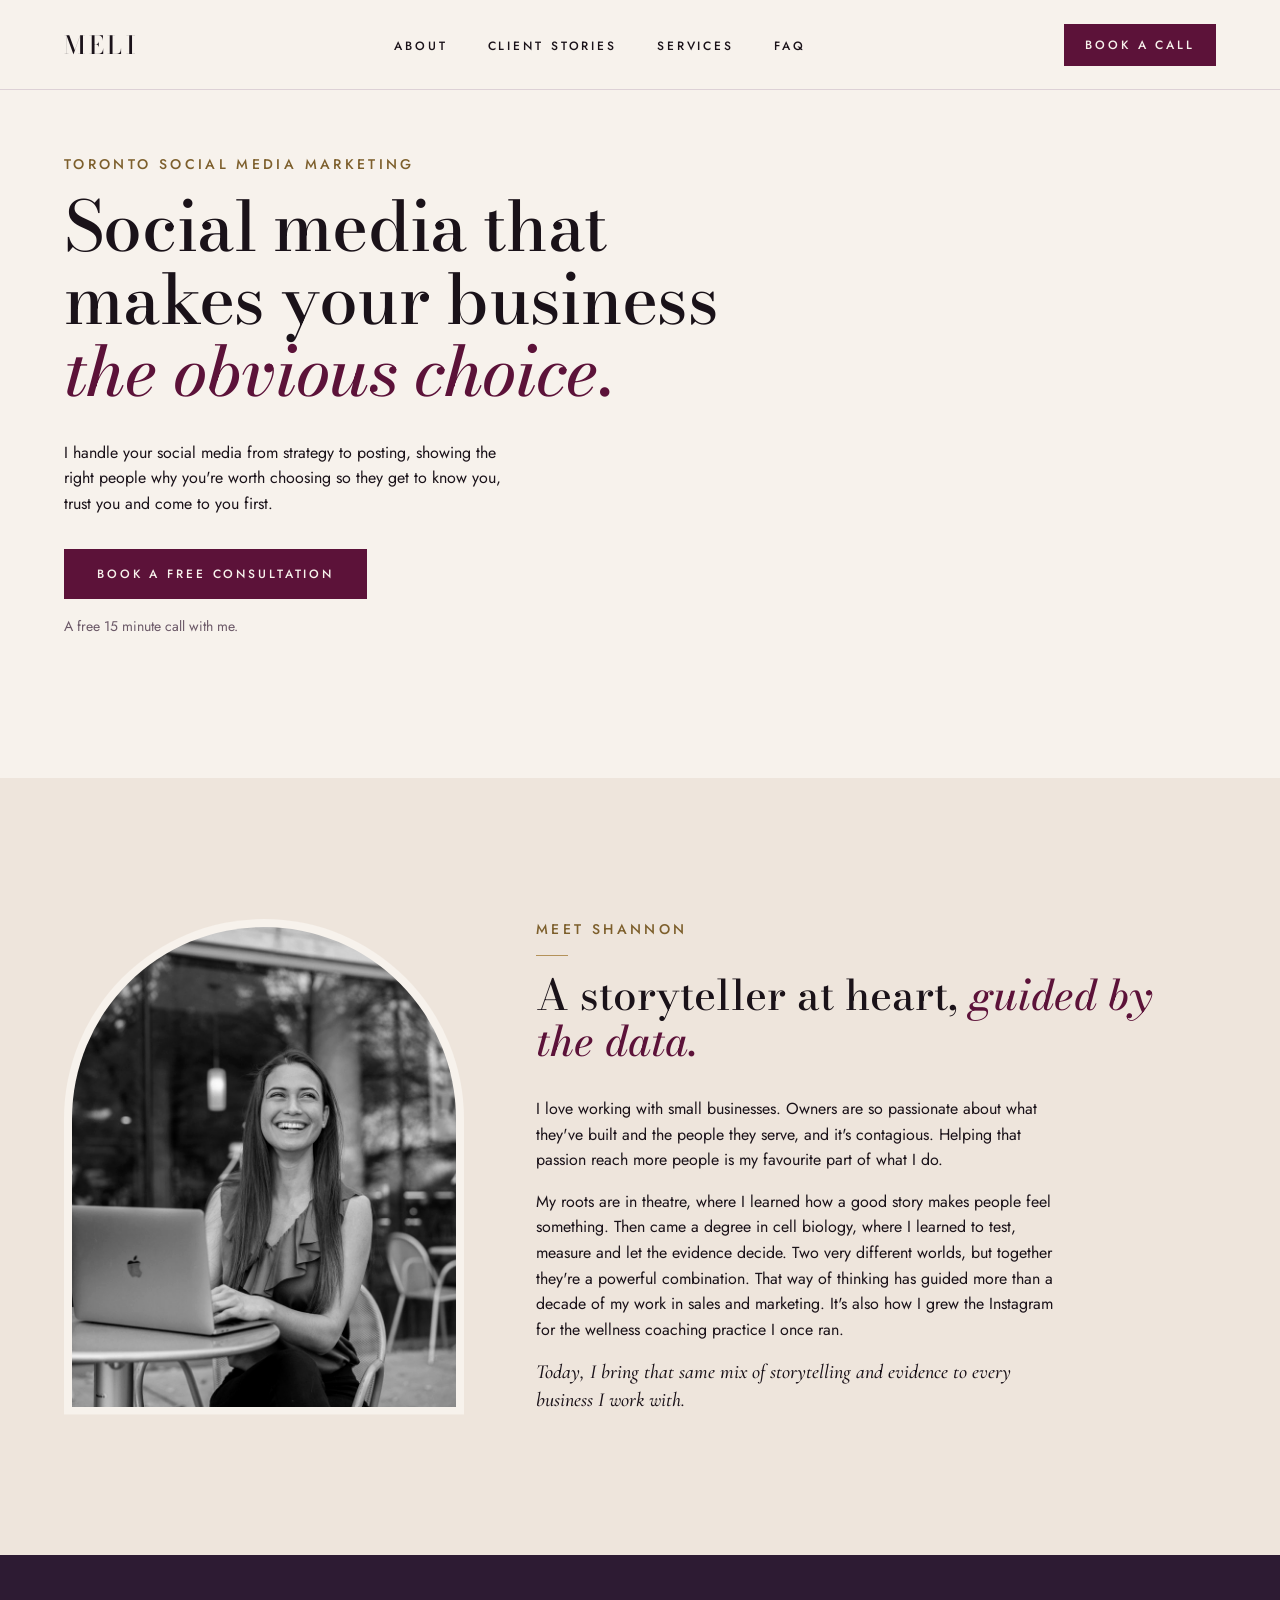
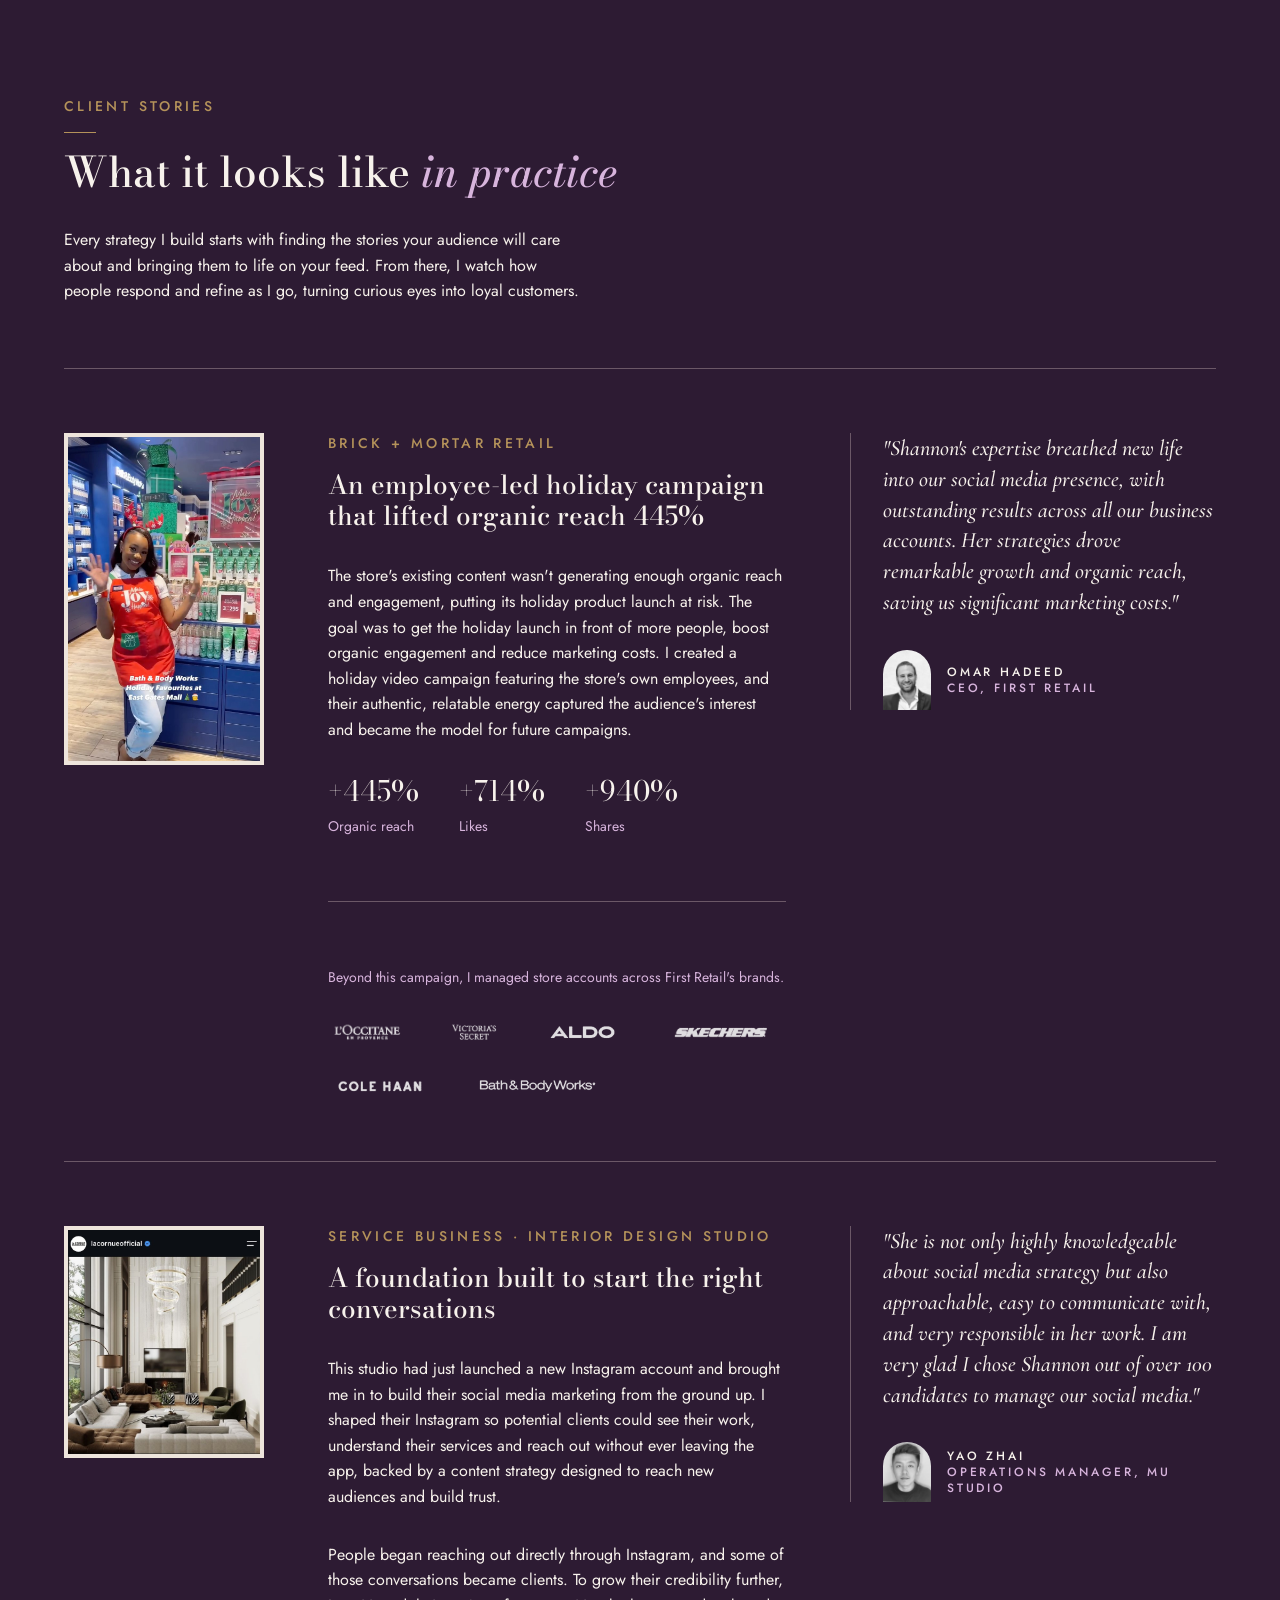
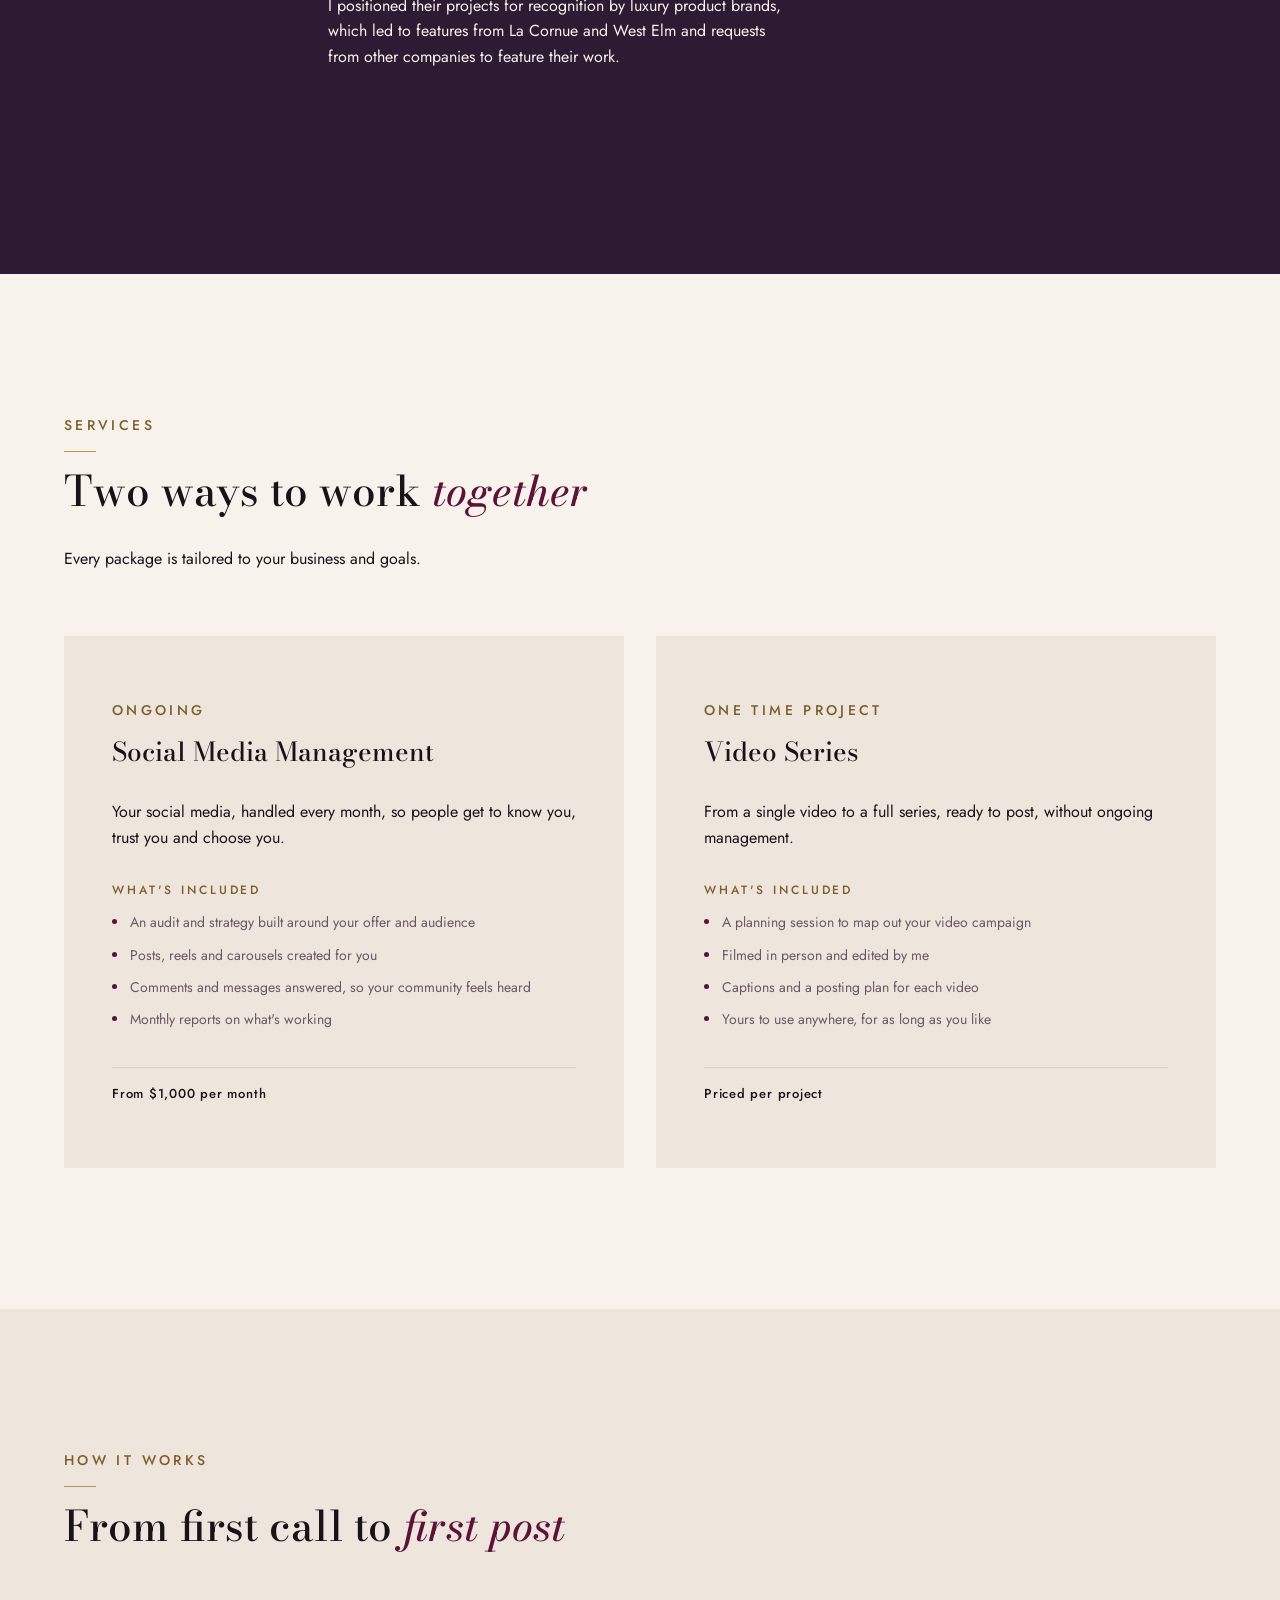
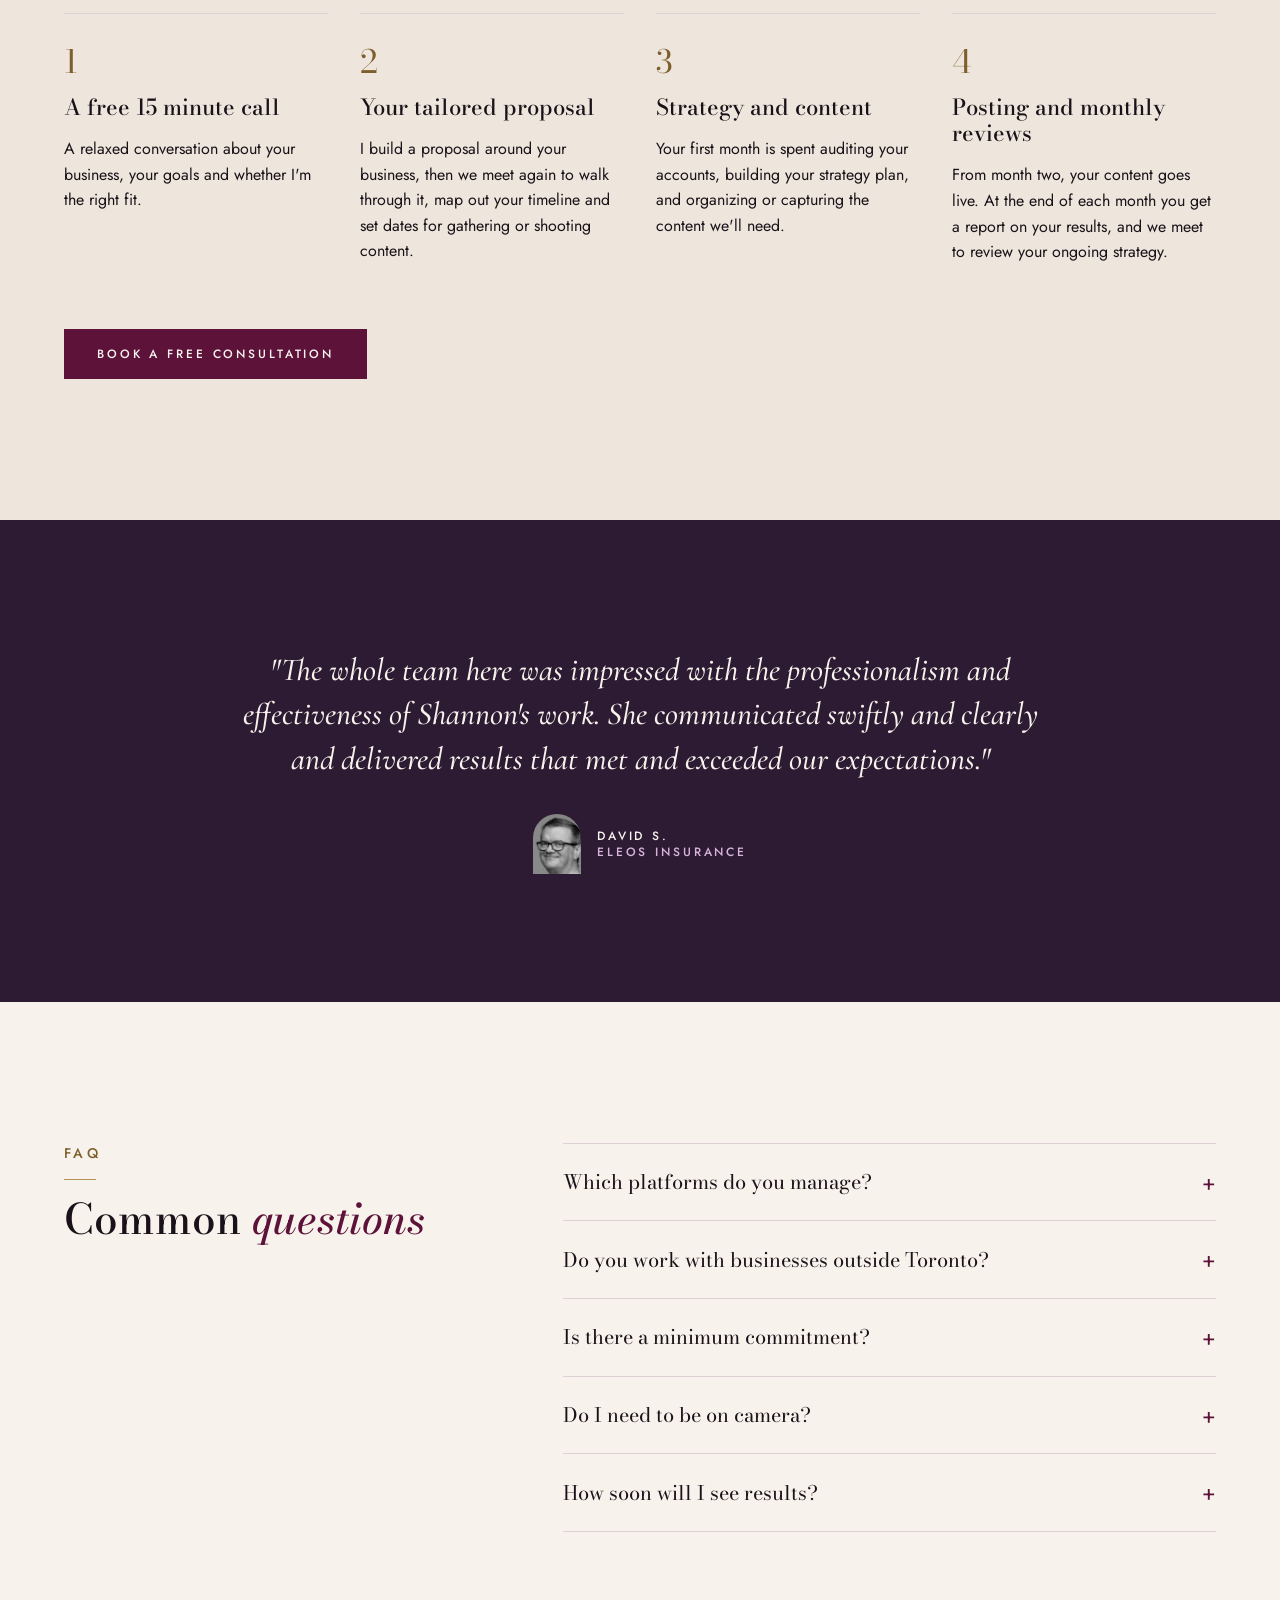
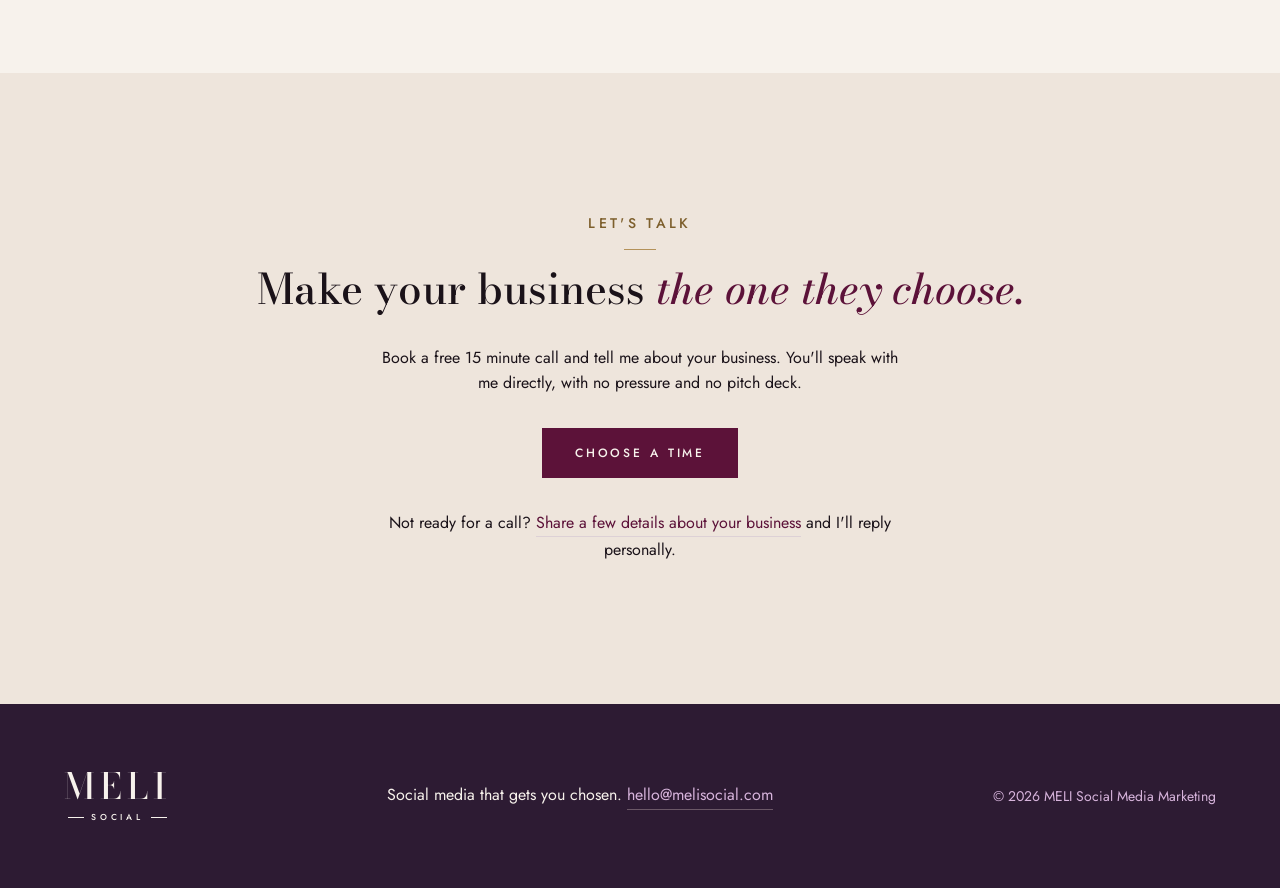
==== index.html @ ca7b7a95 "Refine services section copy and card layout Tighter intros, What's included labels, dot lists, smal" ====
<!DOCTYPE html>
<html lang="en">
<head>
<script>document.documentElement.classList.add('js');</script>
<meta charset="UTF-8">
<meta name="viewport" content="width=device-width, initial-scale=1.0">
<title>MELI | Social Media Management by Shannon Melizan</title>
<meta name="description" content="Social media management for Toronto businesses by Shannon Melizan. Strategy, content and community management that shows people why your business is worth choosing. Packages begin at $1,000 per month.">
<meta property="og:title" content="MELI | Social Media Management by Shannon Melizan">
<meta property="og:description" content="Strategy, content and community management that shows people why your business is worth choosing.">
<meta property="og:url" content="https://melisocial.com">
<meta property="og:type" content="website">
<meta name="theme-color" content="#f7f2ec">

<link rel="preconnect" href="https://fonts.googleapis.com">
<link rel="preconnect" href="https://fonts.gstatic.com" crossorigin>
<link href="https://fonts.googleapis.com/css2?family=Bodoni+Moda:ital,opsz,wght@0,6..96,400..900;1,6..96,400..900&family=Cormorant+Garamond:ital,wght@1,500&family=Jost:wght@400;500&display=swap" rel="stylesheet">
<link rel="icon" href="data:image/svg+xml,%3Csvg xmlns='http://www.w3.org/2000/svg' viewBox='0 0 100 100'%3E%3Crect width='100' height='100' fill='%235c1239'/%3E%3Ctext x='50' y='71' font-family='Didot,Bodoni 72,Georgia,serif' font-size='62' fill='%23f7f2ec' text-anchor='middle'%3EM%3C/text%3E%3C/svg%3E">
<style>
/* ==========================================================================
   MELI: Social Media Studio
   Brand system: ivory, noir, fig, with gilt used sparingly
   ========================================================================== */

:root{
  --ivory:     #f7f2ec; /* page background, ~60% of every page */
  --bone:      #eee5dc; /* alternate section background, cards, inputs */
  --noir:      #1a1219; /* primary text; never use pure #000 */
  --aubergine: #2d1b33; /* dark feature bands, footer */
  --fig:       #5c1239; /* signature: primary buttons, links, highlighted words */
  --fig-deep:  #3f0c27; /* hover/pressed state of fig */
  --orchid:    #d7b4dc; /* soft tint; accent text on dark backgrounds only */
  --gilt:      #b4925a; /* gold hairlines/ornaments; text only on dark backgrounds */
  --gilt-deep: #7d5f2c; /* gold text on light backgrounds (labels/eyebrows) */
  --mauve:     #6b5867; /* secondary text, captions */
  --hairline:  #ddd1d6; /* 1px dividers and borders */
  --on-fig:    var(--ivory); /* text on fig, aubergine, noir */

  --font-display: "Bodoni Moda", "Didot", "Bodoni 72", Georgia, serif;
  --font-quote: "Cormorant Garamond", "EB Garamond", Georgia, serif;
  --font-sans: "Jost", "Futura", "Century Gothic", system-ui, sans-serif;

  /* Spacing scale: 8, 16, 32, 64, 128 */
  --s1:8px; --s2:16px; --s3:32px; --s4:64px; --s5:128px;
  --section:clamp(96px, 11vw, 152px);
  --gutter:64px;
  --measure:520px;
  --ease:cubic-bezier(.22,.61,.36,1);
}
@media (max-width:860px){ :root{ --gutter:24px; } }
@media (max-width:400px){ :root{ --gutter:20px; } }

*{box-sizing:border-box; margin:0; padding:0;}
html{scroll-padding-top:96px;}
body{
  background:var(--ivory);
  color:var(--noir);
  font-family:var(--font-sans);
  font-size:16px;
  line-height:1.6;
  font-weight:400;
  -webkit-font-smoothing:antialiased;
  -moz-osx-font-smoothing:grayscale;
  overflow-x:hidden;
}
::selection{background:var(--fig); color:var(--on-fig);}
a{color:inherit; text-decoration:none;}
img{max-width:100%; display:block;}
button{font:inherit; color:inherit; background:none; border:none; cursor:pointer;}
ul{list-style:none;}

.wrap{max-width:calc(1184px + 2 * var(--gutter)); margin:0 auto; padding:0 var(--gutter);}
section{padding:var(--section) 0;}
.tone-bone{background:var(--bone);}
.tone-dark{background:var(--aubergine); color:var(--ivory);}

:focus-visible{outline:2px solid var(--fig); outline-offset:2px;}
.tone-dark :focus-visible, .mobile-menu :focus-visible, footer :focus-visible{outline-color:var(--orchid);}

.skip{position:absolute; left:var(--gutter); top:-100px; z-index:400; background:var(--fig); color:var(--on-fig); padding:var(--s2) var(--s3);}
.skip:focus{top:var(--s2);}

/* ---------- Type ---------- */
/* Headlines: Bodoni Moda tuned to a fixed optical size (the logo keeps its own settings) */
.display, .heading, h1, h2, h3{font-family:var(--font-display); font-weight:500; font-optical-sizing:none; font-variation-settings:"opsz" 11;}
h1{font-size:clamp(40px, 5.4vw, 70px); line-height:1.05; letter-spacing:-.01em; max-width:800px; text-wrap:balance;}
h2{font-size:clamp(30px, 3.4vw, 42px); line-height:1.1;}
h3, .heading{font-size:clamp(22px, 2.1vw, 26px); line-height:1.2;}
h1 em, h2 em, h3 em{font-family:var(--font-display); font-style:italic; font-weight:500; font-optical-sizing:none; font-variation-settings:"opsz" 11; color:var(--fig);}
.tone-dark h2 em{color:var(--orchid);}
/* Quotes and the hero sub-line: Cormorant Garamond italic, never under 20px or 500 */
.lede, blockquote{font-family:var(--font-quote); font-style:italic; font-weight:500; font-size:20px; line-height:1.4;}
.small{font-size:14px; color:var(--mauve);}
.eyebrow{
  display:block;
  font-family:var(--font-sans); font-weight:500; font-size:14px; line-height:20px;
  letter-spacing:.24em; text-transform:uppercase; color:var(--gilt-deep);
}
.tone-dark .eyebrow{color:var(--gilt);}
@media (max-width:400px){ .eyebrow{font-size:12px; line-height:16px;} }
.eyebrow.ruled::after{content:""; display:block; width:32px; height:1px; margin-top:var(--s2); background:var(--gilt); transform-origin:left;}
.eyebrow + h1, .eyebrow + h2, .eyebrow + h3{margin-top:var(--s2);}
p{max-width:var(--measure);}
.text{margin-top:var(--s3);}
.text + .text{margin-top:var(--s2);}
.tone-dark p{color:var(--ivory);}

/* ---------- Buttons and links ---------- */
.btn{
  display:inline-flex; align-items:center; justify-content:center;
  font-family:var(--font-sans); font-weight:500; font-size:12px; line-height:16px;
  letter-spacing:.24em; text-transform:uppercase; white-space:nowrap;
  padding:var(--s2) var(--s3); border:1px solid transparent; border-radius:0;
  transition:background-color .25s ease, color .25s ease, border-color .25s ease;
}
.btn-primary{background:var(--fig); color:var(--on-fig);}
.btn-primary:hover{background:var(--fig-deep);}
.tone-dark .btn-primary{background:var(--ivory); color:var(--fig);}
.tone-dark .btn-primary:hover{background:var(--bone);}
.btn-secondary{border-color:var(--noir); color:var(--noir);}
.btn-secondary:hover{background:var(--noir); color:var(--ivory);}
.actions{margin-top:var(--s3);}

.tlink{position:relative; display:inline-block; color:var(--fig); padding-bottom:2px;}
.tlink::before, .tlink::after{content:""; position:absolute; left:0; right:0; bottom:0; height:1px;}
.tlink::before{background:var(--hairline);}
.tlink::after{background:currentColor; transform:scaleX(0); transform-origin:left; transition:transform .4s var(--ease);}
.tlink:hover::after{transform:scaleX(1);}
.tone-dark .tlink{color:var(--orchid);}
.tone-dark .tlink::before{background:var(--mauve);}
.tlink.eyebrow-style{font-weight:500; font-size:12px; line-height:16px; letter-spacing:.24em; text-transform:uppercase;}

/* ---------- Logo (typeset wordmark) ---------- */
.logo{display:inline-flex; flex-direction:column; align-items:center; color:var(--noir); text-decoration:none;}
.logo-word{font-family:var(--font-display); font-weight:500; font-variation-settings:"opsz" 40; letter-spacing:.14em; margin-right:-.14em; line-height:1;}
.logo-sub{display:flex; align-items:center; gap:.9em; margin-top:.8em; font-family:var(--font-sans); font-weight:500; font-size:.24em; letter-spacing:.42em; margin-right:-.42em;}
.logo-sub::before, .logo-sub::after{content:""; width:1.8em; height:1px; background:currentColor;}
.tone-dark .logo, footer .logo{color:var(--ivory);}

/* ---------- Navigation ---------- */
header{position:sticky; top:0; z-index:200; background:var(--ivory);}
header::after{content:""; position:absolute; left:0; right:0; bottom:0; height:1px; background:var(--hairline); transform-origin:left;}
header .wrap{display:flex; align-items:center; justify-content:space-between; padding-top:24px; padding-bottom:24px;}
header .logo{font-size:25px;}
nav ul{display:flex; gap:40px; align-items:center;}
.navlink{position:relative; display:inline-block; font-weight:500; font-size:12px; line-height:16px; letter-spacing:.24em; text-transform:uppercase; color:var(--noir); padding:4px 0;}
.navlink::after{content:""; position:absolute; left:0; right:0; bottom:0; height:1px; background:var(--fig); transform:scaleX(0); transform-origin:left; transition:transform .4s var(--ease);}
.navlink:hover::after{transform:scaleX(1);}

.menu-toggle{display:none; flex-direction:column; justify-content:center; gap:6px; width:44px; height:44px; margin-right:-10px; padding:0 10px;}
.menu-toggle span{display:block; height:1px; width:100%; background:var(--noir);}
@media (max-width:860px){
  nav{display:none;}
  .menu-toggle{display:flex;}
}
.mobile-menu{
  position:fixed; inset:0; z-index:300; background:var(--aubergine); color:var(--ivory);
  display:flex; flex-direction:column; justify-content:center; align-items:flex-start; gap:var(--s3);
  padding:0 var(--gutter);
  opacity:0; visibility:hidden; transition:opacity .4s ease, visibility 0s linear .4s;
}
.mobile-menu.open{opacity:1; visibility:visible; transition:opacity .4s ease;}
.mobile-menu a{font-family:var(--font-display); font-size:40px; line-height:1.02;}
.mobile-menu .close{position:absolute; top:24px; right:var(--gutter); font-weight:500; font-size:12px; letter-spacing:.24em; text-transform:uppercase; color:var(--orchid); padding:var(--s2) 0;}

/* ---------- Hero ---------- */
.hero{padding:var(--s4) 0 var(--section);}
.hero .lede-text{max-width:460px; margin-top:var(--s3);}

/* ---------- Section heads ---------- */
.section-head{margin-bottom:var(--s4);}
.section-head h2{max-width:760px;}

/* ---------- Opening statement ---------- */
.statement h2{font-size:clamp(22px, 2.4vw, 30px); line-height:1.3; max-width:720px;}

/* ---------- Services ---------- */
.product-grid{display:grid; grid-template-columns:1fr 1fr; gap:var(--s3);}
.product-card{background:var(--bone); padding:var(--s4) 48px; display:flex; flex-direction:column;}
.product-card .eyebrow + h3{margin-top:var(--s2);}
.product-card > p{margin-top:var(--s3);}
.product-included{margin-top:var(--s3); font-size:12px; line-height:16px;}
.product-features{margin-top:var(--s1);}
.product-features li{position:relative; padding:6px 0 6px 18px; font-size:14px; line-height:1.45; color:var(--mauve);}
.product-features li::before{content:""; position:absolute; left:0; top:13px; width:5px; height:5px; border-radius:50%; background:var(--fig);}
.product-card .price-note{margin-top:auto; padding-top:var(--s3);}
.price-note span{display:block; padding-top:var(--s2); border-top:1px solid var(--hairline); font-family:var(--font-sans); font-weight:500; font-size:13px; line-height:1.5; letter-spacing:.06em;}
@media (max-width:860px){ .product-grid{grid-template-columns:1fr;} .product-card{padding:48px var(--s3);} }
@media (max-width:400px){ .product-card{padding:var(--s3) 24px;} }

/* ---------- Who I serve ---------- */
.serve-grid{display:grid; grid-template-columns:repeat(3,1fr); border-top:1px solid var(--hairline);}
.serve-card{padding:var(--s3) var(--s3) 0 0;}
.serve-card + .serve-card{border-left:1px solid var(--hairline); padding-left:var(--s3);}
.serve-card p{margin-top:var(--s2);}
.serve-logos{margin-top:var(--s5); padding-top:var(--s3); border-top:1px solid var(--hairline);}
.serve-logos-row{display:flex; flex-wrap:wrap; align-items:center; gap:var(--s3) var(--s4); margin-top:var(--s3);}
.serve-logos-row img{height:28px; width:auto; filter:grayscale(100%);}
@media (max-width:860px){
  .serve-grid{grid-template-columns:1fr; border-top:none;}
  .serve-card, .serve-card + .serve-card{border-left:none; border-top:1px solid var(--hairline); padding:var(--s3) 0;}
  .serve-logos{margin-top:var(--s4);}
}
@media (max-width:600px){ .serve-logos-row{gap:var(--s3);} .serve-logos-row img{height:20px;} }

/* ---------- Image frames ---------- */
.frame{background:var(--bone); padding:var(--s1);}
.frame-clip{overflow:hidden;}
.frame img{width:100%; height:auto; transition:transform .8s var(--ease);}
.frame.zoom:hover img{transform:scale(1.03);}
.story-media .frame{padding:4px;}
.arch, .arch .frame-clip{border-radius:999px 999px 0 0;}

/* ---------- Client stories ---------- */
.story{display:grid; grid-template-columns:240px 1fr; gap:var(--s4); padding:var(--s4) 0; border-top:1px solid var(--mauve);}
.story.no-media{grid-template-columns:1fr;}
.story-body h3{max-width:640px;}
.story-body p{margin-top:var(--s3);}
.story-stats{display:flex; flex-wrap:wrap; gap:var(--s3) var(--s4); margin-top:var(--s3);}
.stat{max-width:220px;}
.stat b{display:block; font-family:var(--font-display); font-weight:400; font-size:28px; line-height:1.15; font-variation-settings:"opsz" 18;}
.stat span{display:block; margin-top:var(--s1); font-size:14px; color:var(--orchid);}
.story-quote{grid-column:1 / -1; padding-top:var(--s3); border-top:1px solid var(--mauve); text-align:center;}
.story-quote blockquote{max-width:640px; margin:0 auto;}
.story-quote blockquote p{max-width:640px; margin:0 auto; font-size:clamp(20px, 1.8vw, 22px); color:var(--ivory);}
.t-person{display:flex; align-items:center; justify-content:center; gap:var(--s2); margin-top:var(--s3); text-align:left;}
.t-photo{width:48px; height:60px; flex-shrink:0; overflow:hidden; border-radius:24px 24px 0 0;}
.t-photo img{width:100%; height:100%; object-fit:cover; filter:grayscale(1);}
.t-name, .t-role{font-family:var(--font-sans); font-style:normal; font-weight:500; font-size:12px; line-height:16px; letter-spacing:.24em; text-transform:uppercase;}
.t-name{color:var(--ivory);}
.t-role{color:var(--orchid);}
.stories-more{padding-top:var(--s4); border-top:1px solid var(--mauve);}
@media (max-width:860px){ .story{grid-template-columns:1fr; gap:var(--s3);} .story-media{max-width:240px;} }

/* ---------- Results ---------- */
.results-row{display:grid; grid-template-columns:.8fr 1.2fr; gap:var(--s4); align-items:start; padding:var(--s4) 0; border-top:1px solid var(--hairline);}
.results-row p{margin-top:var(--s3);}
.results-images{display:flex; gap:var(--s2); align-items:flex-start;}
.results-imp-grid{display:flex; flex-direction:column; gap:var(--s2); flex:0 0 220px;}
.results-fol-grid{display:grid; grid-template-columns:repeat(2,1fr); gap:var(--s2); flex:1;}
.results-eng-grid{display:grid; grid-template-columns:repeat(3,1fr); gap:var(--s2); width:100%;}
@media (max-width:960px){ .results-row{grid-template-columns:1fr; gap:var(--s3);} }
@media (max-width:700px){ .results-images{flex-direction:column;} .results-imp-grid{flex:0 0 auto; width:100%;} .results-fol-grid{width:100%;} }
@media (max-width:560px){ .results-eng-grid{grid-template-columns:repeat(2,1fr);} }

/* ---------- About ---------- */
.about .wrap{display:grid; grid-template-columns:.75fr 1.25fr; gap:var(--s4); align-items:center;}
.about-photo{max-width:400px;}
.about-photo .frame-clip{aspect-ratio:4/5;}
.about-photo img{height:100%; object-fit:cover; filter:grayscale(1) contrast(1.08); transform:scale(1.4); transform-origin:50% 57%;}
@media (max-width:860px){ .about .wrap{grid-template-columns:1fr;} .about-photo{max-width:300px;} }

/* ---------- Contact ---------- */
.cta-options{display:grid; grid-template-columns:1fr 1fr; gap:var(--s3);}
.cta-card{background:var(--bone); padding:var(--s4) 48px; display:flex; flex-direction:column; align-items:flex-start;}
.cta-card p{margin-top:var(--s3); flex-grow:1;}
.cta-card .actions{margin-top:var(--s3);}
.cta-direct{margin-top:var(--s4); color:var(--mauve);}
@media (max-width:860px){ .cta-options{grid-template-columns:1fr;} .cta-card{padding:48px var(--s3);} }
@media (max-width:400px){ .cta-card{padding:var(--s3) 24px;} }

/* ---------- Footer ---------- */
footer{background:var(--aubergine); color:var(--ivory); padding:var(--s4) 0;}
footer .wrap{display:flex; justify-content:space-between; align-items:center; flex-wrap:wrap; gap:var(--s3);}
footer .logo{font-size:36px;}
footer p{max-width:none;}
footer .tlink{color:var(--orchid);}
footer .tlink::before{background:var(--mauve);}
.fcopy{font-size:14px; color:var(--orchid);}
@media (max-width:860px){ footer .wrap{flex-direction:column; align-items:flex-start;} }

/* ==========================================================================
   Motion: slow, quiet, once. Everything is visible by default; these rules
   only apply for visitors who have not asked for reduced motion.
   ========================================================================== */
@media (prefers-reduced-motion: no-preference){
  html{scroll-behavior:smooth;}

  header::after{animation:drawLine .9s var(--ease) both;}
  @keyframes drawLine{from{transform:scaleX(0);} to{transform:scaleX(1);}}

  .js .rv{opacity:0; transform:translateY(16px); transition:opacity .7s var(--ease), transform .7s var(--ease); transition-delay:calc(var(--i, 0) * 120ms);}
  .js .in .rv{opacity:1; transform:none;}

  .js .eyebrow.ruled::after{transform:scaleX(0); transition:transform .9s var(--ease) .2s;}
  .js .in .eyebrow.ruled::after{transform:scaleX(1);}

  .js .unveil{clip-path:inset(100% 0 0 0); transition:clip-path .8s var(--ease);}
  .js .unveil .frame-clip{transform:scale(1.04); transition:transform .8s var(--ease);}
  .js .in .unveil{clip-path:inset(0 0 0 0);}
  .js .in .unveil .frame-clip{transform:none;}
}
@media (prefers-reduced-motion: reduce){
  .frame img, .tlink::after, .navlink::after, .btn, .mobile-menu{transition:none;}
}

/* ==========================================================================
   Layout overhaul (preview): new blocks and reworked ones
   ========================================================================== */
header{top:env(safe-area-inset-top, 0px);}
.header-end{display:flex; align-items:center; gap:var(--s3);}
.btn-nav{padding:12px 20px;}
@media (max-width:860px){ .header-end{gap:var(--s2);} .btn-nav{padding:10px 14px; letter-spacing:.18em;} }
@media (max-width:380px){ .btn-nav{display:none;} }

/* Hero with optional portrait */
.hero-grid{display:grid; grid-template-columns:minmax(0,1.35fr) minmax(0,.65fr); gap:var(--s4); align-items:center;}
.hero-copy{min-width:0;}
.hero-photo{justify-self:end; width:100%; max-width:360px;}
.portrait .frame-clip{aspect-ratio:4/5;}
.portrait img{height:100%; object-fit:cover; filter:grayscale(1) contrast(1.08); transform:scale(1.4); transform-origin:50% 57%;}
.hero .actions{display:flex; flex-direction:column; align-items:flex-start; gap:var(--s2);}
.hero-note{font-size:14px; color:var(--mauve);}
body.no-hero-photo .hero-grid{grid-template-columns:1fr;}
body.no-hero-photo .hero-photo{display:none;}
@media (max-width:860px){
  .hero-grid{grid-template-columns:1fr; gap:var(--s3);}
  .hero-photo{justify-self:start; max-width:260px;}
}

/* Meet Shannon on bone */
.about.tone-bone .frame{background:var(--ivory);}
.about-photo img{transform:none; object-position:50% 35%;}
.about-close{font-family:var(--font-quote); font-style:italic; font-weight:500; font-size:20px; line-height:1.4;}

/* Client stories: body and quote side by side */
.cases .story{grid-template-columns:200px minmax(0,1fr) minmax(0,.8fr); align-items:start;}
.cases .story.no-media{grid-template-columns:minmax(0,1fr) minmax(0,.8fr);}
.cases .story-quote{grid-column:auto; border-top:none; padding-top:0; padding-left:var(--s3); border-left:1px solid var(--mauve); text-align:left;}
.cases .story-quote blockquote, .cases .story-quote blockquote p{margin:0;}
.cases .t-person{justify-content:flex-start;}
.story-logos{margin-top:var(--s4); padding-top:var(--s3); border-top:1px solid var(--mauve);}
.story-logos .small{color:var(--orchid);}
.story-logos-row{display:flex; flex-wrap:wrap; align-items:center; gap:var(--s3) 40px; margin-top:var(--s3);}
.story-logos-row img{height:22px; width:auto; filter:grayscale(1) brightness(0) invert(1); opacity:.85;}
@media (max-width:1060px){
  .cases .story, .cases .story.no-media{grid-template-columns:minmax(0,1fr);}
  .cases .story-quote{padding-left:0; border-left:none; padding-top:var(--s3); border-top:1px solid var(--mauve);}
  .cases .story-media{max-width:220px;}
}
@media (max-width:600px){ .story-logos-row{gap:var(--s3);} .story-logos-row img{height:18px;} }

/* How it works */
.steps{list-style:none; display:grid; grid-template-columns:repeat(4, minmax(0,1fr)); gap:var(--s3);}
.step{border-top:1px solid var(--hairline); padding-top:var(--s3); display:flex; flex-direction:column; gap:var(--s2);}
.step-num{font-family:var(--font-display); font-size:32px; line-height:1; color:var(--gilt-deep); font-variation-settings:"opsz" 18;}
.step h3{font-size:22px;}
.process .actions{margin-top:var(--s4);}
@media (max-width:960px){ .steps{grid-template-columns:repeat(2, minmax(0,1fr)); row-gap:var(--s4);} }
@media (max-width:560px){ .steps{grid-template-columns:1fr;} }

/* Single testimonial band */
.testimonial{padding:var(--s5) 0;}
.big-quote{text-align:center; border:none; padding:0; grid-column:auto;}
.big-quote blockquote p{font-size:clamp(24px, 2.6vw, 32px); max-width:820px;}
.big-quote blockquote{max-width:820px;}
@media (max-width:860px){ .testimonial{padding:var(--s4) 0;} }

/* FAQ */
.faq-grid{display:grid; grid-template-columns:minmax(0,.8fr) minmax(0,1.2fr); gap:var(--s4); align-items:start;}
.faq .section-head{margin-bottom:0;}
.faq-list{border-top:1px solid var(--hairline);}
.faq-list details{border-bottom:1px solid var(--hairline);}
.faq-list summary{list-style:none; cursor:pointer; display:flex; justify-content:space-between; align-items:center; gap:var(--s3); padding:24px 0; font-family:var(--font-display); font-size:20px; line-height:1.3; font-optical-sizing:none; font-variation-settings:"opsz" 11;}
.faq-list summary::-webkit-details-marker{display:none;}
.faq-list summary::after{content:"+"; font-family:var(--font-sans); font-size:22px; color:var(--fig); transition:transform .3s var(--ease); flex-shrink:0;}
.faq-list details[open] summary::after{transform:rotate(45deg);}
.faq-list details p{padding:0 0 24px; color:var(--noir); max-width:600px;}
@media (max-width:860px){ .faq-grid{grid-template-columns:1fr; gap:var(--s3);} .faq-list summary{font-size:18px;} }

/* Let's talk, centred */
.cta-center{display:flex; flex-direction:column; align-items:center; text-align:center;}
.cta-center .eyebrow.ruled::after{margin-left:auto; margin-right:auto;}
.cta-center p{margin-left:auto; margin-right:auto;}
.cta-secondary{margin-top:var(--s3); color:var(--noir);}
.cta-center .cta-direct{margin-top:var(--s2);}


.cases .story-stats{gap:var(--s3) 40px;}
.cases .stat{max-width:170px;}
</style>
</head>
<body>

<a class="skip" href="#main">Skip to content</a>

<header>
  <div class="wrap">
    <a class="logo" href="/" aria-label="MELI Social, home">
      <span class="logo-word">MELI</span>
    </a>
    <nav aria-label="Main">
      <ul>
        <li><a class="navlink" href="#about">About</a></li>
        <li><a class="navlink" href="#case-studies">Client Stories</a></li>
        <li><a class="navlink" href="#services">Services</a></li>
        <li><a class="navlink" href="#faq">FAQ</a></li>
      </ul>
    </nav>
    <div class="header-end">
      <a href="#" class="btn btn-primary btn-nav" data-role="booking-link" target="_blank" rel="noopener">Book a call</a>
      <button class="menu-toggle" aria-label="Open menu" aria-expanded="false" aria-controls="mobile-menu"><span></span><span></span><span></span></button>
    </div>
  </div>
</header>

<div class="mobile-menu" id="mobile-menu" role="dialog" aria-modal="true" aria-label="Menu">
  <button class="close">Close</button>
  <a href="#about">About</a>
  <a href="#case-studies">Client Stories</a>
  <a href="#services">Services</a>
  <a href="#faq">FAQ</a>
  <a href="#contact">Contact</a>
</div>

<main id="main">

<section class="hero" id="top">
  <div class="wrap">
    <div class="hero-copy rv-group">
      <p class="eyebrow rv">Toronto Social Media Marketing</p>
      <h1 class="rv">Social media that makes your business <em>the obvious choice.</em></h1>
      <p class="lede-text rv">I handle your social media from strategy to posting, showing the right people why you're worth choosing so they get to know you, trust you and come to you first.</p>
      <div class="actions rv">
        <a href="#" class="btn btn-primary" data-role="booking-link" target="_blank" rel="noopener">Book a Free Consultation</a>
        <p class="hero-note">A free 15 minute call with me.</p>
      </div>
    </div>
</div>
</section>

<section class="about tone-bone" id="about">
  <div class="wrap rv-group">
    <figure class="about-photo frame arch unveil"><div class="frame-clip"><img src="[data-uri]" alt="Shannon Melizan working on her laptop at an outdoor cafe table"></div></figure>
    <div>
      <p class="eyebrow ruled rv">Meet Shannon</p>
      <h2 class="rv">A storyteller at heart, <em>guided by the data.</em></h2>
      <p class="text rv">I love working with small businesses. Owners are so passionate about what they've built and the people they serve, and it's contagious. Helping that passion reach more people is my favourite part of what I do.</p>
      <p class="text rv">My roots are in theatre, where I learned how a good story makes people feel something. Then came a degree in cell biology, where I learned to test, measure and let the evidence decide. Two very different worlds, but together they're a powerful combination. That way of thinking has guided more than a decade of my work in sales and marketing. It's also how I grew the Instagram for the wellness coaching practice I once ran.</p>
      <p class="text about-close rv">Today, I bring that same mix of storytelling and evidence to every business I work with.</p>
    </div>
  </div>
</section>

<section class="cases tone-dark" id="case-studies">
  <div class="wrap">
    <div class="section-head rv-group">
      <p class="eyebrow ruled rv">Client Stories</p>
      <h2 class="rv">What it looks like <em>in practice</em></h2>
      <p class="text rv">Every strategy I build starts with finding the stories your audience will care about and bringing them to life on your feed. From there, I watch how people respond and refine as I go, turning curious eyes into loyal customers.</p>
    </div>

    <article class="story rv-group">
      <div class="story-media">
        <figure class="frame unveil zoom"><div class="frame-clip"><img src="[data-uri]" alt="Employee-led holiday reel for a Bath and Body Works retail location"></div></figure>
      </div>
      <div class="story-body">
        <span class="eyebrow rv">Brick + Mortar Retail</span>
        <h3 class="rv">An employee-led holiday campaign that lifted organic reach 445%</h3>
        <p class="rv">The store's existing content wasn't generating enough organic reach and engagement, putting its holiday product launch at risk. The goal was to get the holiday launch in front of more people, boost organic engagement and reduce marketing costs. I created a holiday video campaign featuring the store's own employees, and their authentic, relatable energy captured the audience's interest and became the model for future campaigns.</p>
        <div class="story-stats rv">
          <div class="stat"><b>+445%</b><span>Organic reach</span></div>
          <div class="stat"><b>+714%</b><span>Likes</span></div>
          <div class="stat"><b>+940%</b><span>Shares</span></div>
        </div>
        <div class="story-logos rv">
          <p class="small">Beyond this campaign, I managed store accounts across First Retail's brands.</p>
          <div class="story-logos-row">
            <img src="[data-uri]" alt="L'Occitane">
            <img src="[data-uri]" alt="Victoria's Secret">
            <img src="[data-uri]" alt="ALDO">
            <img src="[data-uri]" alt="Skechers">
            <img src="[data-uri]" alt="Cole Haan">
            <img src="[data-uri]" alt="Bath &amp; Body Works">
          </div>
        </div>
      </div>
      <figure class="story-quote rv">
        <blockquote><p class="lede">"Shannon's expertise breathed new life into our social media presence, with outstanding results across all our business accounts. Her strategies drove remarkable growth and organic reach, saving us significant marketing costs."</p></blockquote>
        <figcaption class="t-person">
          <div class="t-photo"><img src="[data-uri]" alt="Omar Hadeed"></div>
          <div><div class="t-name">Omar Hadeed</div><div class="t-role">CEO, First Retail</div></div>
        </figcaption>
      </figure>
    </article>

    <article class="story rv-group">
      <div class="story-media">
        <figure class="frame unveil zoom"><div class="frame-clip"><img src="[data-uri]" alt="The studio's Toronto project featured on La Cornue's official Instagram" loading="lazy"></div></figure>
      </div>
      <div class="story-body">
        <span class="eyebrow rv">Service Business · Interior Design Studio</span>
        <h3 class="rv">A foundation built to start the right conversations</h3>
        <p class="rv">This studio had just launched a new Instagram account and brought me in to build their social media marketing from the ground up. I shaped their Instagram so potential clients could see their work, understand their services and reach out without ever leaving the app, backed by a content strategy designed to reach new audiences and build trust.</p>
        <p class="rv">People began reaching out directly through Instagram, and some of those conversations became clients. To grow their credibility further, I positioned their projects for recognition by luxury product brands, which led to features from La Cornue and West Elm and requests from other companies to feature their work.</p>
      </div>
      <figure class="story-quote rv">
        <blockquote><p class="lede">"She is not only highly knowledgeable about social media strategy but also approachable, easy to communicate with, and very responsible in her work. I am very glad I chose Shannon out of over 100 candidates to manage our social media."</p></blockquote>
        <figcaption class="t-person">
          <div class="t-photo"><img src="[data-uri]" alt="Yao Zhai"></div>
          <div><div class="t-name">Yao Zhai</div><div class="t-role">Operations Manager, MU Studio</div></div>
        </figcaption>
      </figure>
    </article>
  </div>
</section>

<section class="services" id="services">
  <div class="wrap">
    <div class="section-head rv-group">
      <p class="eyebrow ruled rv">Services</p>
      <h2 class="rv">Two ways to work <em>together</em></h2>
      <p class="text rv">Every package is tailored to your business and goals.</p>
    </div>
    <div class="product-grid rv-group">
      <div class="product-card rv">
        <span class="eyebrow">Ongoing</span>
        <h3>Social Media Management</h3>
        <p>Your social media, handled every month, so people get to know you, trust you and choose you.</p>
        <span class="eyebrow product-included">What's included</span>
        <ul class="product-features">
          <li>An audit and strategy built around your offer and audience</li>
          <li>Posts, reels and carousels created for you</li>
          <li>Comments and messages answered, so your community feels heard</li>
          <li>Monthly reports on what's working</li>
        </ul>
        <p class="price-note"><span>From $1,000 per month</span></p>
      </div>
      <div class="product-card rv">
        <span class="eyebrow">One time project</span>
        <h3>Video Series</h3>
        <p>From a single video to a full series, ready to post, without ongoing management.</p>
        <span class="eyebrow product-included">What's included</span>
        <ul class="product-features">
          <li>A planning session to map out your video campaign</li>
          <li>Filmed in person and edited by me</li>
          <li>Captions and a posting plan for each video</li>
          <li>Yours to use anywhere, for as long as you like</li>
        </ul>
        <p class="price-note"><span>Priced per project</span></p>
      </div>
    </div>
  </div>
</section>

<section class="process tone-bone" id="how-it-works">
  <div class="wrap">
    <div class="section-head rv-group">
      <p class="eyebrow ruled rv">How It Works</p>
      <h2 class="rv">From first call to <em>first post</em></h2>
    </div>
    <ol class="steps rv-group">
      <li class="step rv"><span class="step-num">1</span><h3>A free 15 minute call</h3><p>A relaxed conversation about your business, your goals and whether I'm the right fit.</p></li>
      <li class="step rv"><span class="step-num">2</span><h3>Your tailored proposal</h3><p>I build a proposal around your business, then we meet again to walk through it, map out your timeline and set dates for gathering or shooting content.</p></li>
      <li class="step rv"><span class="step-num">3</span><h3>Strategy and content</h3><p>Your first month is spent auditing your accounts, building your strategy plan, and organizing or capturing the content we'll need.</p></li>
      <li class="step rv"><span class="step-num">4</span><h3>Posting and monthly reviews</h3><p>From month two, your content goes live. At the end of each month you get a report on your results, and we meet to review your ongoing strategy.</p></li>
    </ol>
    <div class="actions rv-group"><a href="#" class="btn btn-primary rv" data-role="booking-link" target="_blank" rel="noopener">Book a Free Consultation</a></div>
  </div>
</section>

<section class="testimonial tone-dark">
  <div class="wrap rv-group">
    <figure class="story-quote big-quote rv">
      <blockquote><p class="lede">"The whole team here was impressed with the professionalism and effectiveness of Shannon's work. She communicated swiftly and clearly and delivered results that met and exceeded our expectations."</p></blockquote>
      <figcaption class="t-person">
        <div class="t-photo"><img src="[data-uri]" alt="David S."></div>
        <div><div class="t-name">David S.</div><div class="t-role">Eleos Insurance</div></div>
      </figcaption>
    </figure>
  </div>
</section>

<section class="faq" id="faq">
  <div class="wrap faq-grid">
    <div class="section-head rv-group">
      <p class="eyebrow ruled rv">FAQ</p>
      <h2 class="rv">Common <em>questions</em></h2>
    </div>
    <div class="faq-list rv-group">
      <details class="rv"><summary>Which platforms do you manage?</summary><p>Instagram and Facebook.</p></details>
      <details class="rv"><summary>Do you work with businesses outside Toronto?</summary><p>Yes, I work with businesses anywhere. I'm based in Toronto, so for Toronto businesses, in-person content creation can be built right into your Full Service package. If you're outside Toronto and would like me on site, let's talk about what that could look like, with travel quoted separately.</p></details>
      <details class="rv"><summary>Is there a minimum commitment?</summary><p>Full Service starts with a four month commitment, which covers your first month of strategy and content plus three months of posting. After that, it's month to month.</p></details>
      <details class="rv"><summary>Do I need to be on camera?</summary><p>No. I can build your content around your products, your space and your work. That said, real people tend to perform best, as my retail story shows.</p></details>
      <details class="rv"><summary>How soon will I see results?</summary><p>Most clients notice engagement start to shift within the first month of posting. Real momentum comes from consistency, which is why Full Service starts with four months.</p></details>
    </div>
  </div>
</section>

<section class="cta tone-bone" id="contact">
  <div class="wrap rv-group cta-center">
    <p class="eyebrow ruled rv">Let's Talk</p>
    <h2 class="rv">Make your business <em>the one they choose.</em></h2>
    <p class="text rv">Book a free 15 minute call and tell me about your business. You'll speak with me directly, with no pressure and no pitch deck.</p>
    <div class="actions rv"><a href="#" class="btn btn-primary" data-role="booking-link" target="_blank" rel="noopener">Choose a Time</a></div>
    <p class="cta-secondary rv">Not ready for a call? <a href="#" class="tlink" data-role="form-link" target="_blank" rel="noopener">Share a few details about your business</a> and I'll reply personally.</p>
  </div>
</section>

</main>

<footer>
  <div class="wrap">
    <a class="logo" href="/" aria-label="MELI Social, home">
      <span class="logo-word">MELI</span>
      <span class="logo-sub">SOCIAL</span>
    </a>
    <p>Social media that gets you chosen. <a href="#" class="tlink" data-role="email-link" data-fill="text">hello@melisocial.com</a></p>
    <p class="fcopy">© 2026 MELI Social Media Marketing</p>
  </div>
</footer>


<script>
/* ==========================================================================
   MELI: main.js
   ========================================================================== */

// ---------------------------------------------------------------------------
// 1) LINK CONFIG: the only place you need to edit before launch.
//    Paste your real Google Workspace links here, then everything on the
//    page that should point to them (hero button, contact section cards,
//    footer) updates automatically.
// ---------------------------------------------------------------------------
const CONFIG = {
  bookingUrl: "https://calendar.google.com/PASTE-YOUR-BOOKING-LINK-HERE",
  formUrl: "https://forms.gle/PASTE-YOUR-GOOGLE-FORM-LINK-HERE",
  email: "hello@melisocial.com"
};

document.querySelectorAll('[data-role="booking-link"]').forEach(el => el.setAttribute('href', CONFIG.bookingUrl));
document.querySelectorAll('[data-role="form-link"]').forEach(el => el.setAttribute('href', CONFIG.formUrl));
document.querySelectorAll('[data-role="email-link"]').forEach(el => {
  el.setAttribute('href', `mailto:${CONFIG.email}`);
  if (el.dataset.fill === "text") el.textContent = CONFIG.email;
});

// ---------------------------------------------------------------------------
// 2) Mobile menu
// ---------------------------------------------------------------------------
const menuToggle = document.querySelector('.menu-toggle');
const mobileMenu = document.getElementById('mobile-menu');
const menuClose = mobileMenu.querySelector('.close');

function setMenu(open){
  mobileMenu.classList.toggle('open', open);
  menuToggle.setAttribute('aria-expanded', String(open));
  document.body.style.overflow = open ? 'hidden' : '';
  if (open) menuClose.focus(); else menuToggle.focus();
}
menuToggle.addEventListener('click', () => setMenu(true));
menuClose.addEventListener('click', () => setMenu(false));
mobileMenu.querySelectorAll('a').forEach(a => a.addEventListener('click', () => {
  mobileMenu.classList.remove('open');
  menuToggle.setAttribute('aria-expanded', 'false');
  document.body.style.overflow = '';
}));
document.addEventListener('keydown', e => {
  if (e.key === 'Escape' && mobileMenu.classList.contains('open')) setMenu(false);
});

// ---------------------------------------------------------------------------
// 3) Reveal: each group's eyebrow, headline, text and button arrive in
//    order as the group enters the screen, once per page load.
// ---------------------------------------------------------------------------
const groups = [...document.querySelectorAll('.rv-group')];
groups.forEach(g => {
  [...g.querySelectorAll('.rv')]
    .filter(el => el.closest('.rv-group') === g)
    .forEach((el, i) => el.style.setProperty('--i', i));
});

function show(g){ g.classList.add('in'); }

if ('IntersectionObserver' in window){
  const io = new IntersectionObserver(entries => {
    entries.forEach(e => {
      if (e.isIntersecting || e.boundingClientRect.bottom < 0){ show(e.target); io.unobserve(e.target); }
    });
  }, { rootMargin: '0px 0px -8% 0px' });
  groups.forEach(g => io.observe(g));

  // A jump past a group (e.g. clicking a nav link) never makes it intersect,
  // so reveal anything already above the screen and it is never left hidden.
  window.addEventListener('scroll', () => {
    groups.forEach(g => {
      if (!g.classList.contains('in') && g.getBoundingClientRect().bottom < 0){ show(g); io.unobserve(g); }
    });
  }, { passive: true });
} else {
  groups.forEach(show);
}
</script>
</body>
</html>
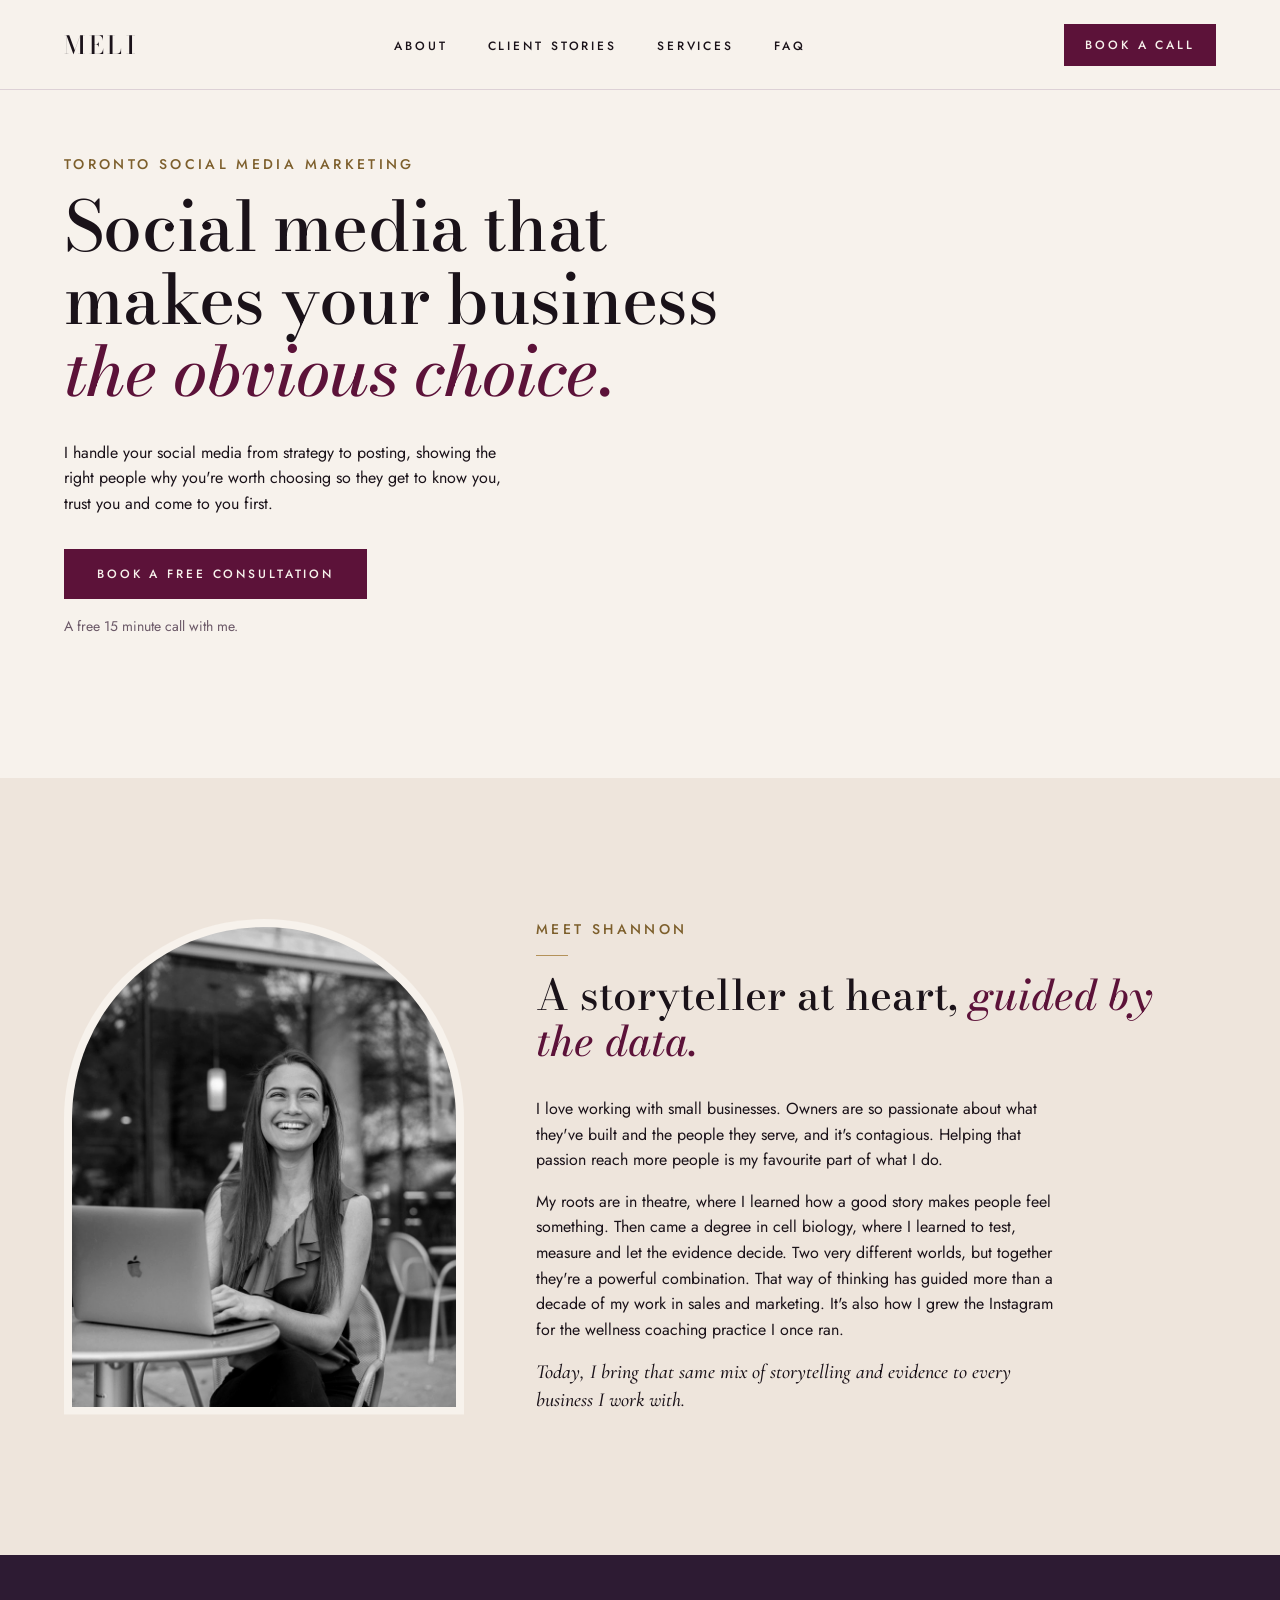
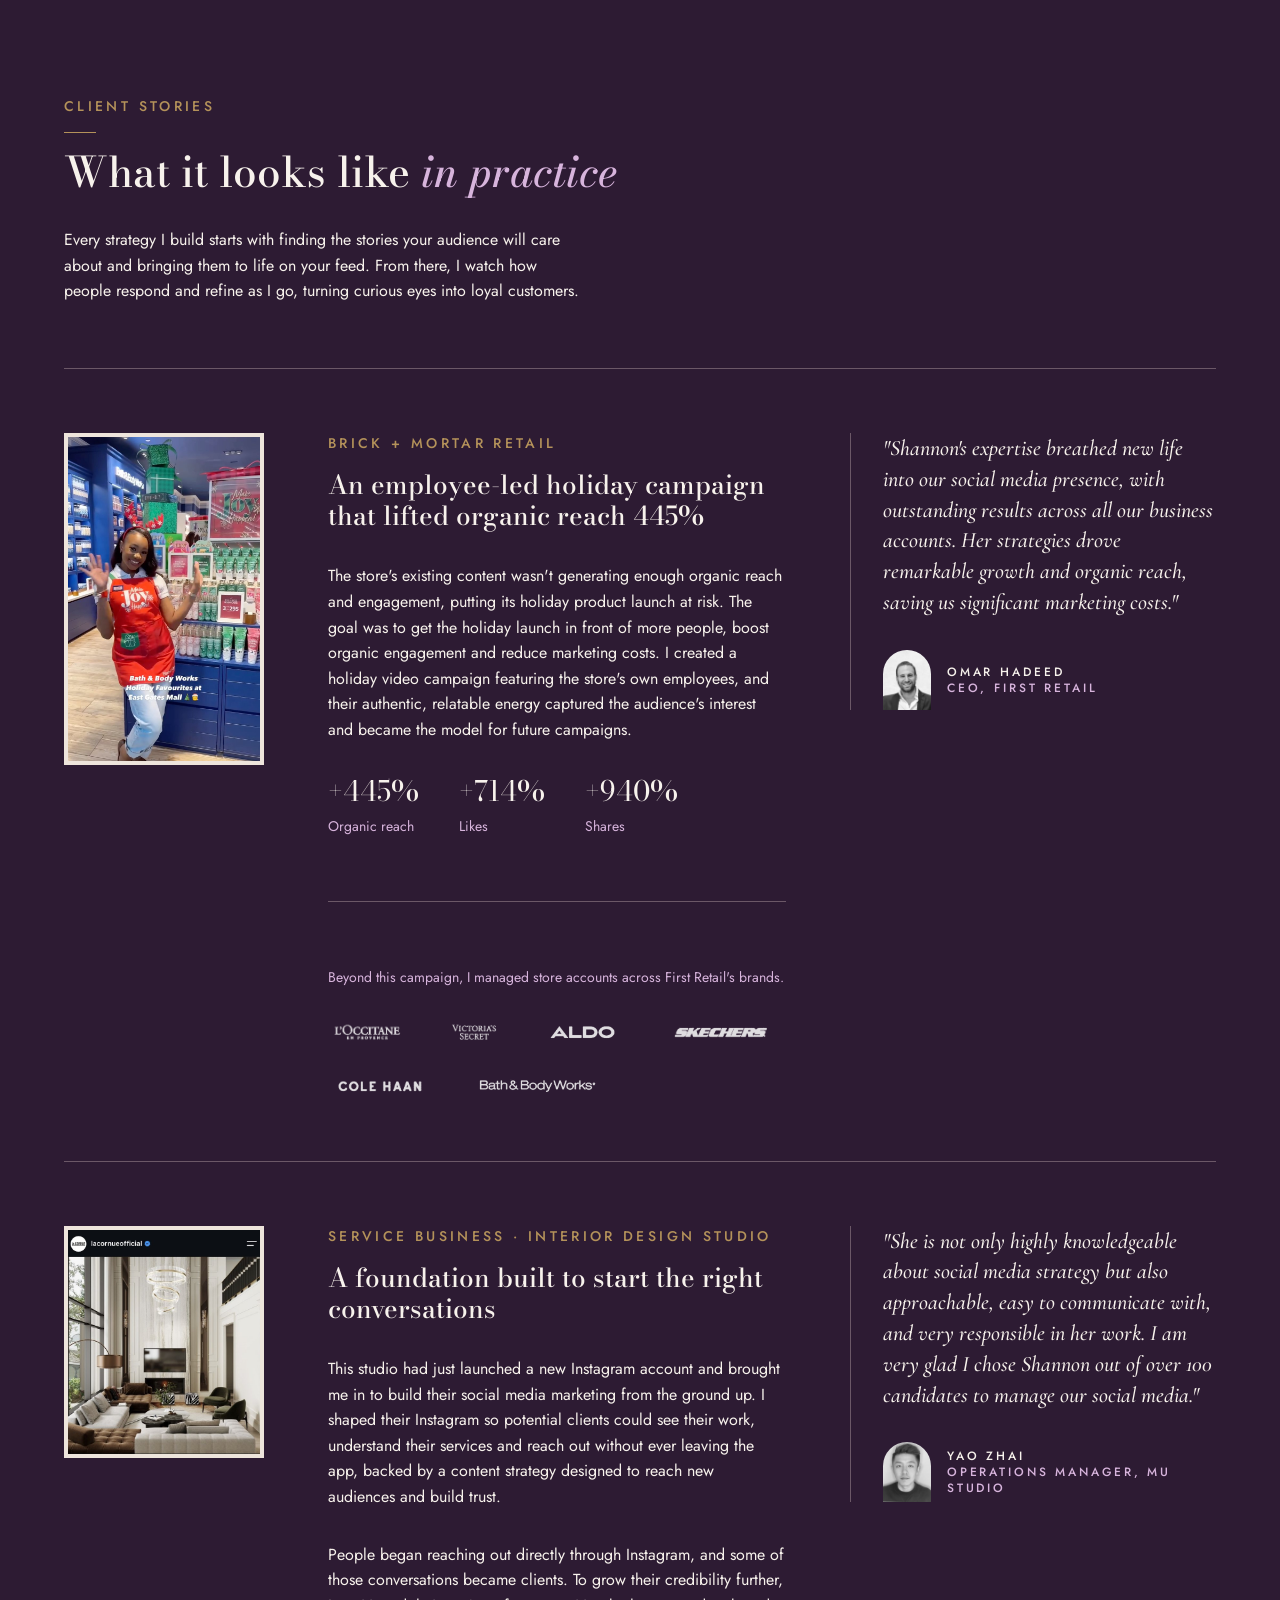
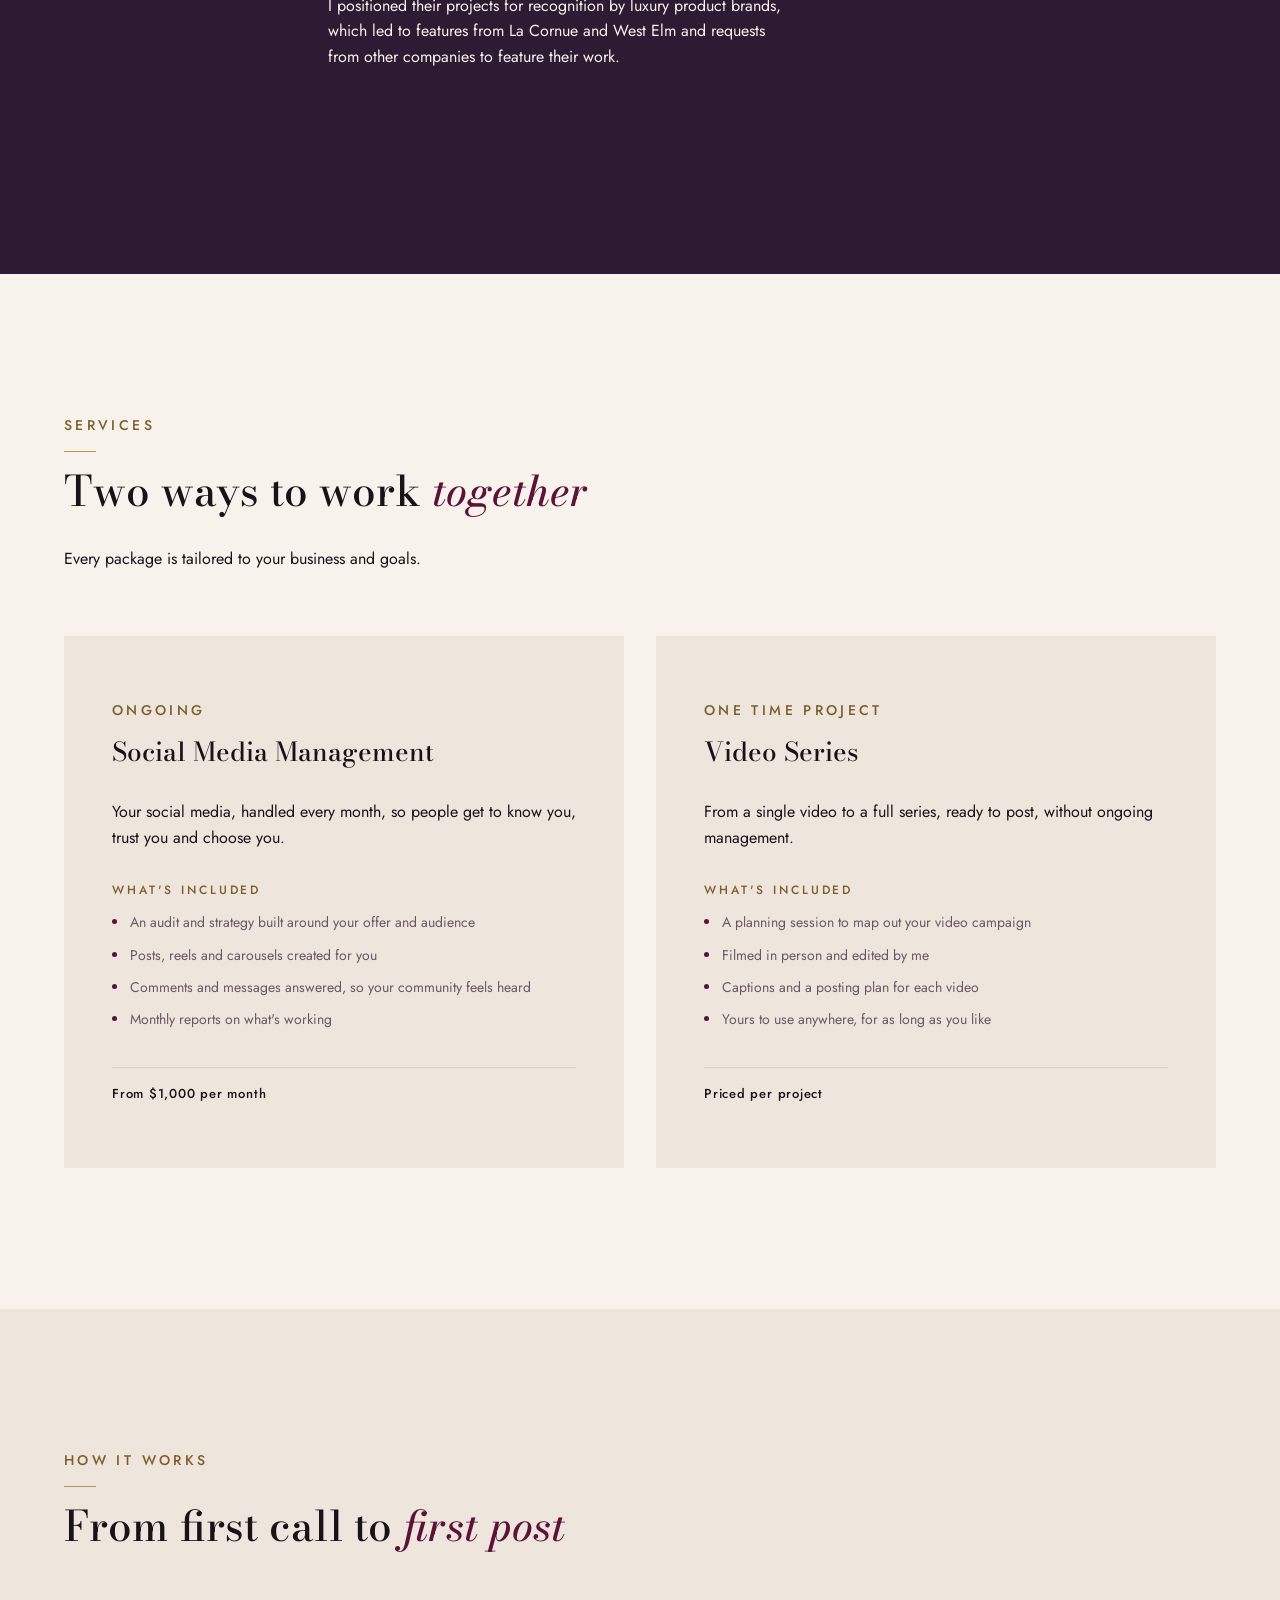
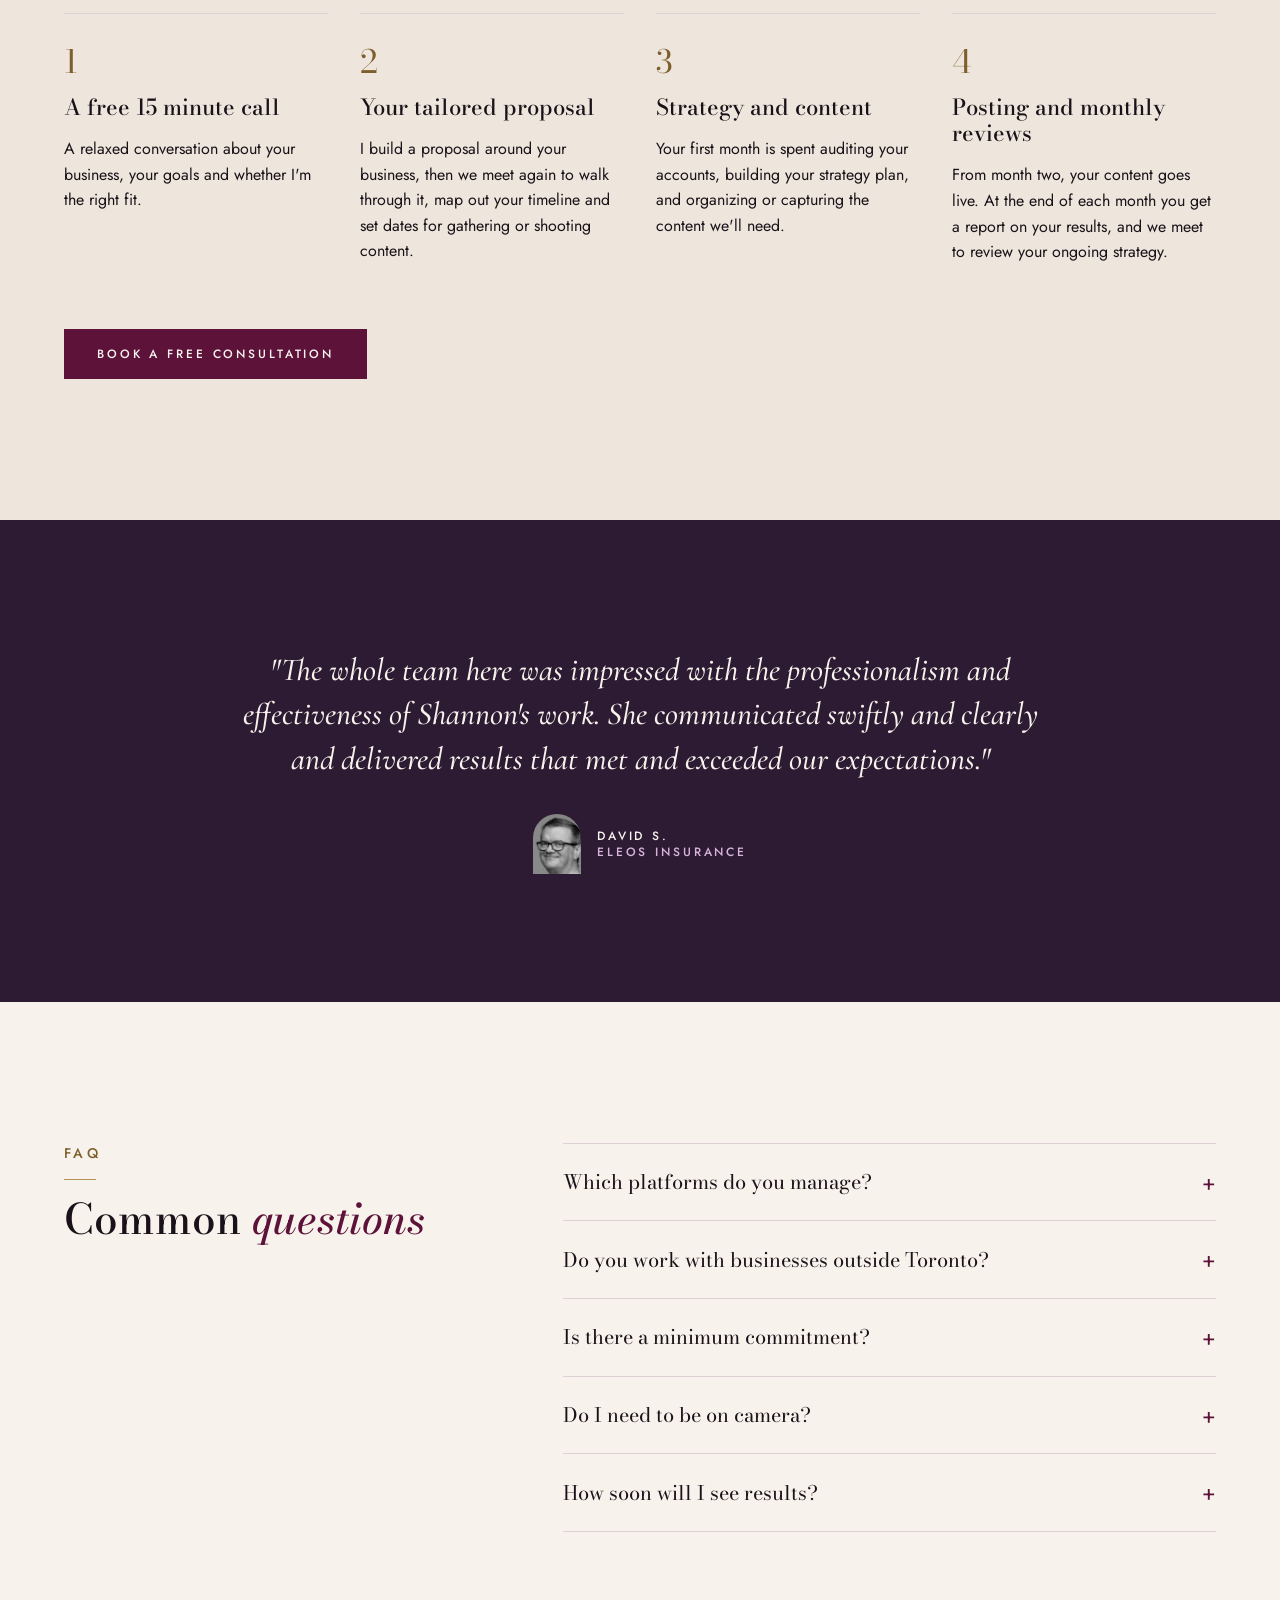
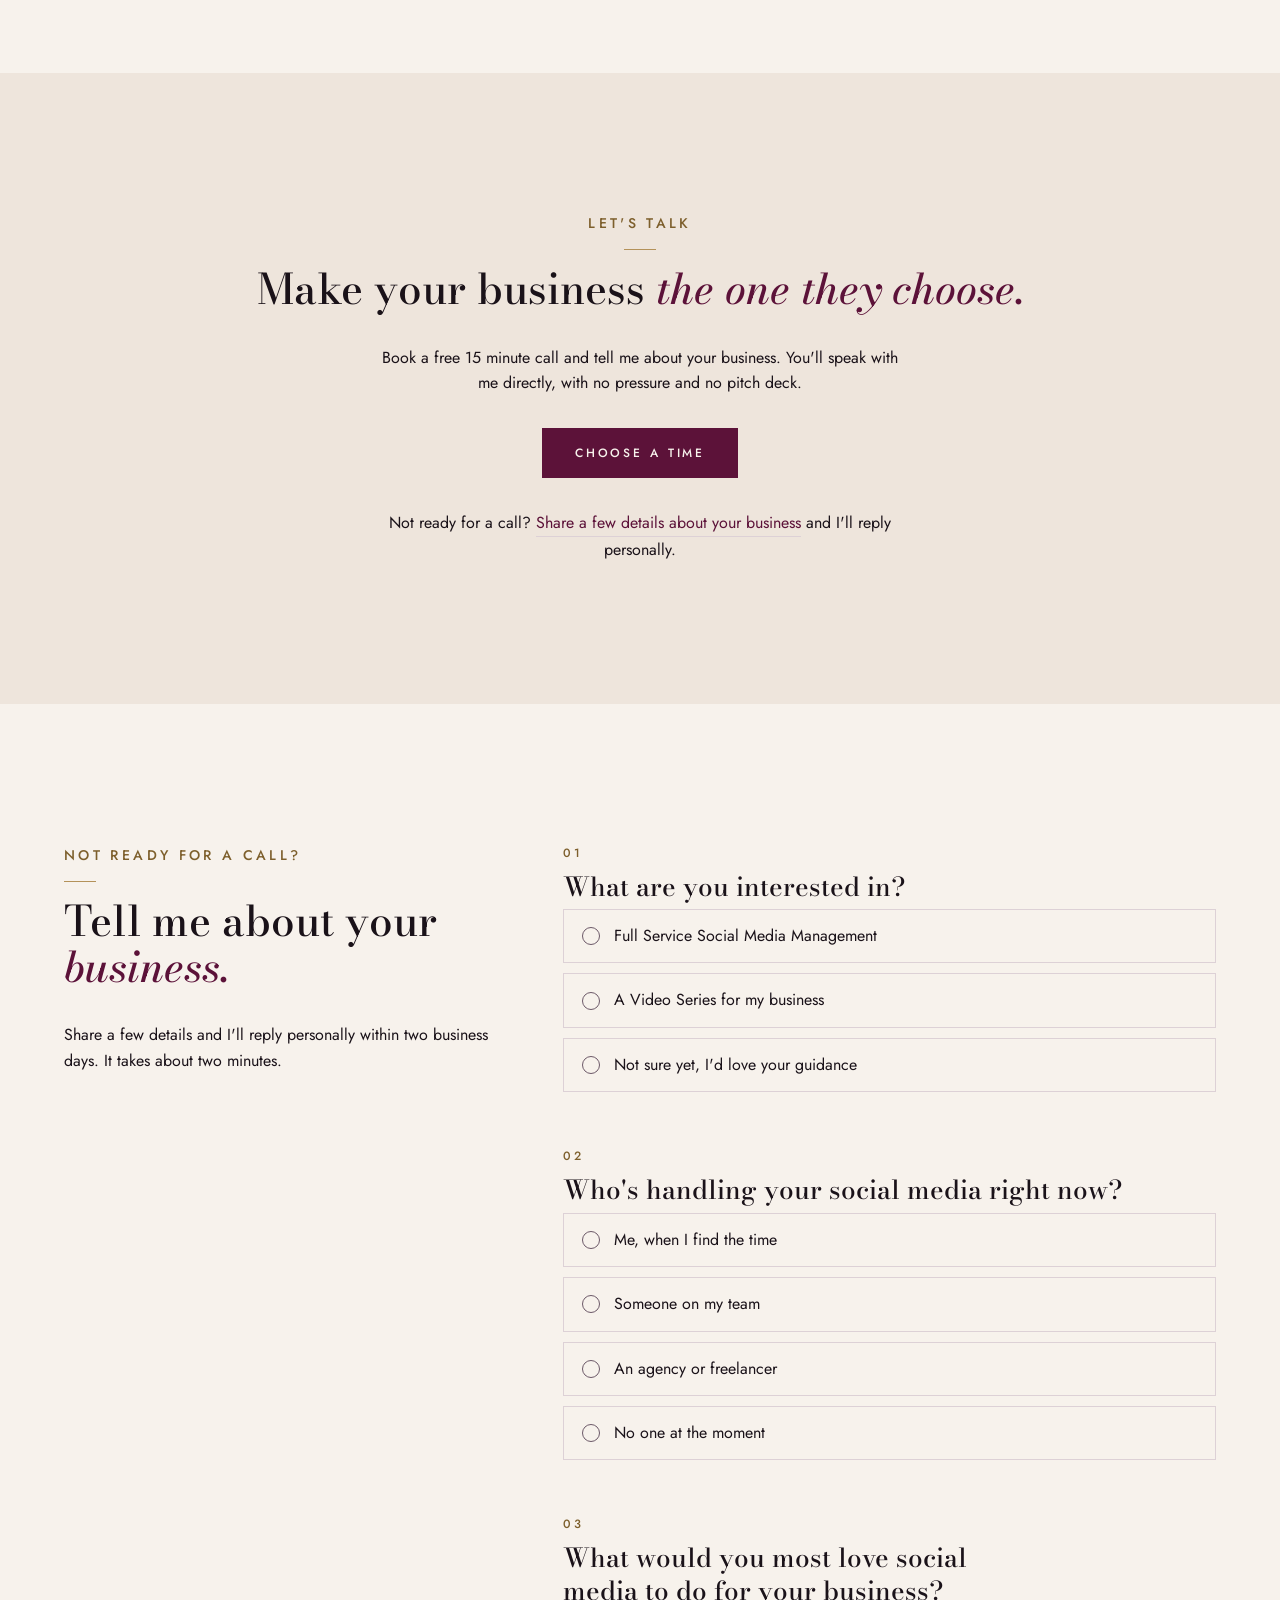
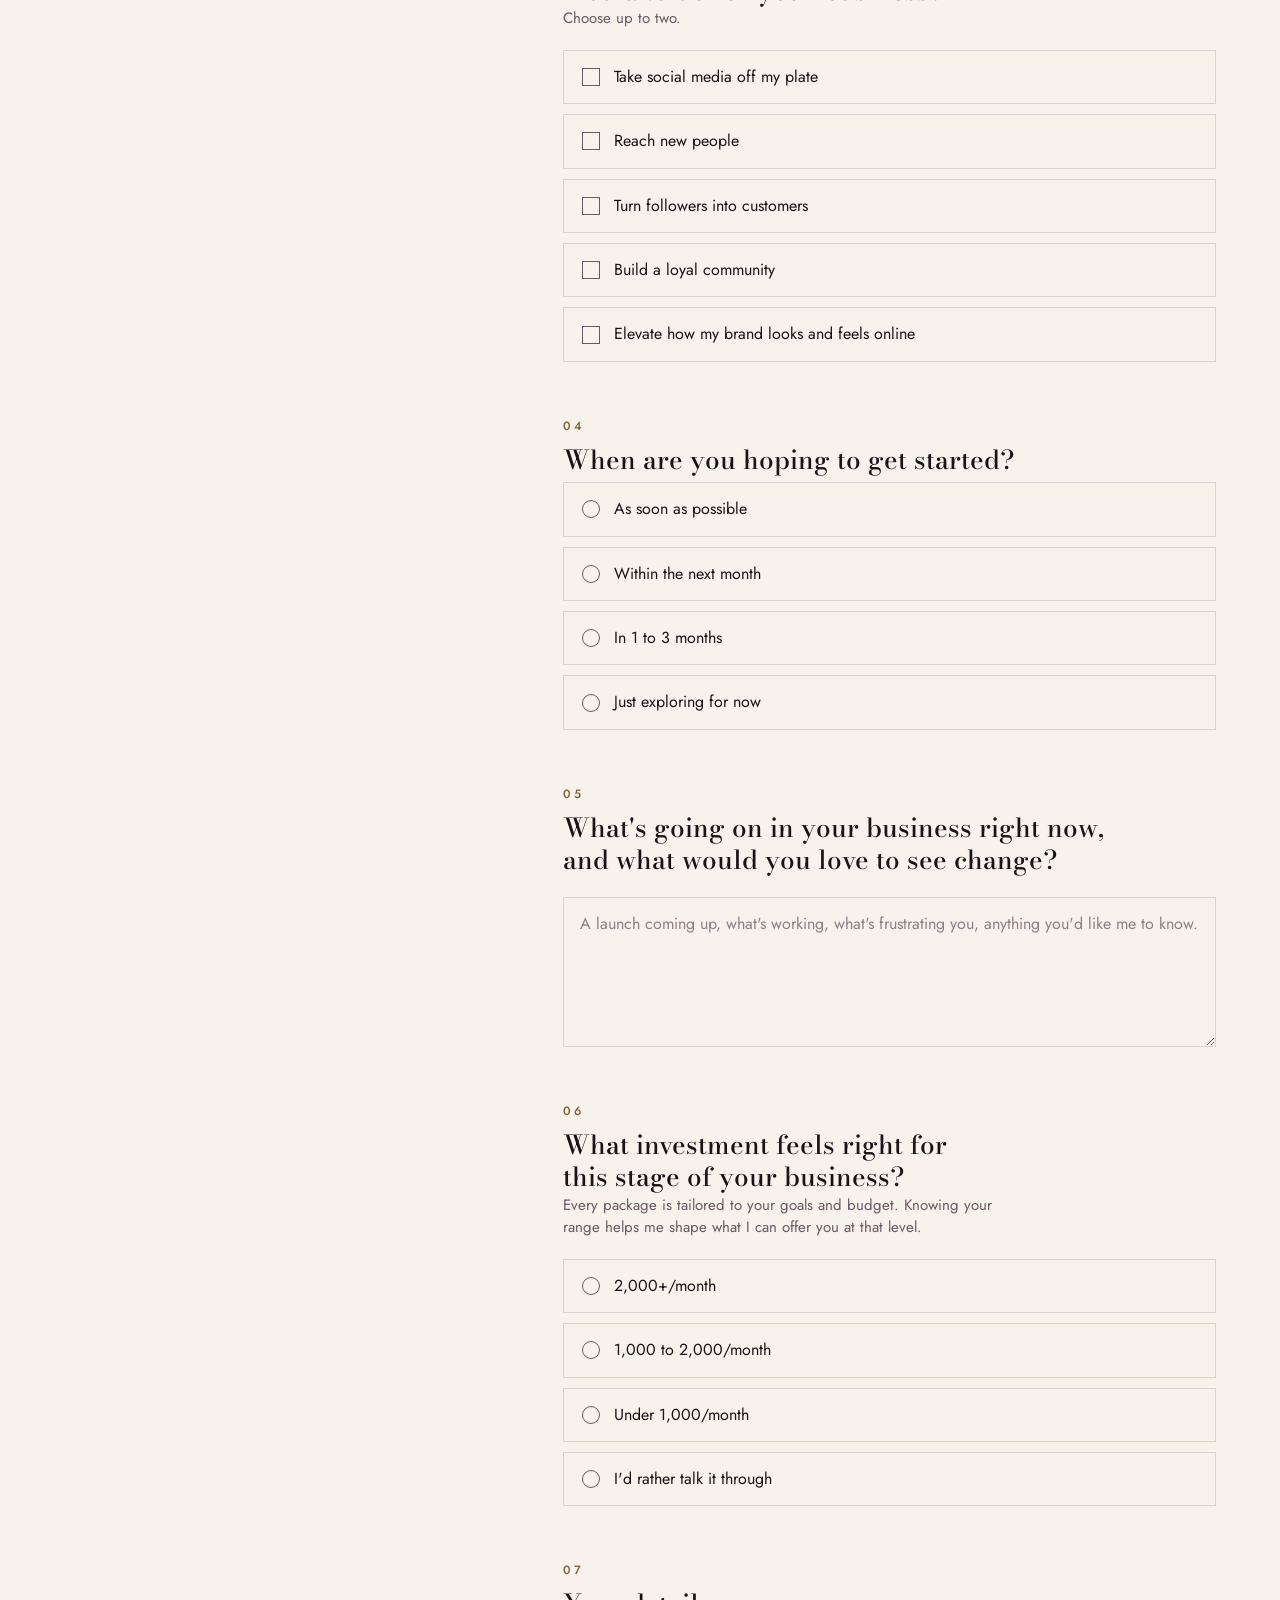
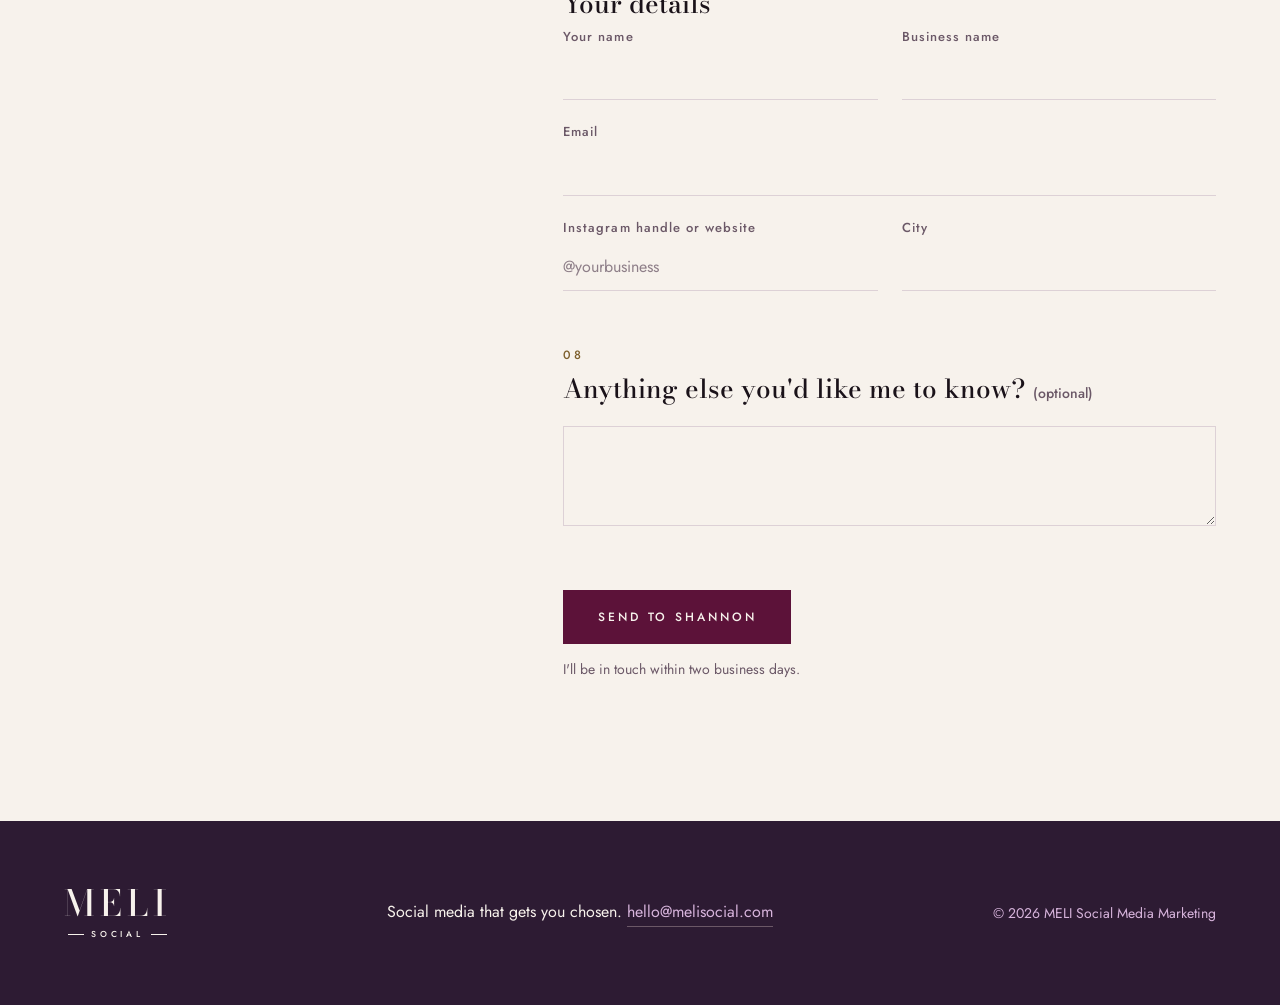
==== commit b73a502a: "Add prospect intake form to the site and a standalone /intake page Submissions post to Shannon's Goo" ====
--- a/index.html
+++ b/index.html
@@ -16,6 +16,7 @@
 <link rel="preconnect" href="https://fonts.gstatic.com" crossorigin>
 <link href="https://fonts.googleapis.com/css2?family=Bodoni+Moda:ital,opsz,wght@0,6..96,400..900;1,6..96,400..900&family=Cormorant+Garamond:ital,wght@1,500&family=Jost:wght@400;500&display=swap" rel="stylesheet">
 <link rel="icon" href="data:image/svg+xml,%3Csvg xmlns='http://www.w3.org/2000/svg' viewBox='0 0 100 100'%3E%3Crect width='100' height='100' fill='%235c1239'/%3E%3Ctext x='50' y='71' font-family='Didot,Bodoni 72,Georgia,serif' font-size='62' fill='%23f7f2ec' text-anchor='middle'%3EM%3C/text%3E%3C/svg%3E">
+<link rel="stylesheet" href="/intake/intake-form.css">
 <style>
 /* ==========================================================================
    MELI: Social Media Studio
@@ -369,6 +370,10 @@
 @media (max-width:860px){ .faq-grid{grid-template-columns:1fr; gap:var(--s3);} .faq-list summary{font-size:18px;} }
 
 /* Let's talk, centred */
+.intake-grid{display:grid; grid-template-columns:minmax(0,.8fr) minmax(0,1.2fr); gap:var(--s4); align-items:start;}
+.intake .section-head{margin-bottom:0; position:sticky; top:140px;}
+.intake .section-head .text{max-width:var(--measure);}
+@media (max-width:860px){ .intake-grid{grid-template-columns:1fr; gap:var(--s3);} .intake .section-head{position:static;} }
 .cta-center{display:flex; flex-direction:column; align-items:center; text-align:center;}
 .cta-center .eyebrow.ruled::after{margin-left:auto; margin-right:auto;}
 .cta-center p{margin-left:auto; margin-right:auto;}
@@ -579,10 +584,10 @@
     </div>
     <div class="faq-list rv-group">
       <details class="rv"><summary>Which platforms do you manage?</summary><p>Instagram and Facebook.</p></details>
-      <details class="rv"><summary>Do you work with businesses outside Toronto?</summary><p>Yes, I work with businesses anywhere. I'm based in Toronto, so for Toronto businesses, in-person content creation can be built right into your Full Service package. If you're outside Toronto and would like me on site, let's talk about what that could look like, with travel quoted separately.</p></details>
-      <details class="rv"><summary>Is there a minimum commitment?</summary><p>Full Service starts with a four month commitment, which covers your first month of strategy and content plus three months of posting. After that, it's month to month.</p></details>
+      <details class="rv"><summary>Do you work with businesses outside Toronto?</summary><p>Yes, I work with businesses anywhere. I'm based in Toronto, so for Toronto businesses, in-person content creation can be built right into your social media management package. If you're outside Toronto and would like me on site, let's talk about what that could look like, with travel quoted separately.</p></details>
+      <details class="rv"><summary>Is there a minimum commitment?</summary><p>Social media management starts with a four month commitment, which covers your first month of strategy and content plus three months of posting. After that, it's month to month.</p></details>
       <details class="rv"><summary>Do I need to be on camera?</summary><p>No. I can build your content around your products, your space and your work. That said, real people tend to perform best, as my retail story shows.</p></details>
-      <details class="rv"><summary>How soon will I see results?</summary><p>Most clients notice engagement start to shift within the first month of posting. Real momentum comes from consistency, which is why Full Service starts with four months.</p></details>
+      <details class="rv"><summary>How soon will I see results?</summary><p>Most clients notice engagement start to shift within the first month of posting. Real momentum comes from consistency, which is why social media management starts with four months.</p></details>
     </div>
   </div>
 </section>
@@ -593,7 +598,116 @@
     <h2 class="rv">Make your business <em>the one they choose.</em></h2>
     <p class="text rv">Book a free 15 minute call and tell me about your business. You'll speak with me directly, with no pressure and no pitch deck.</p>
     <div class="actions rv"><a href="#" class="btn btn-primary" data-role="booking-link" target="_blank" rel="noopener">Choose a Time</a></div>
-    <p class="cta-secondary rv">Not ready for a call? <a href="#" class="tlink" data-role="form-link" target="_blank" rel="noopener">Share a few details about your business</a> and I'll reply personally.</p>
+    <p class="cta-secondary rv">Not ready for a call? <a href="#intake" class="tlink">Share a few details about your business</a> and I'll reply personally.</p>
+  </div>
+</section>
+
+<section class="intake" id="intake">
+  <div class="wrap intake-grid">
+    <div class="section-head rv-group">
+      <p class="eyebrow ruled rv">Not Ready for a Call?</p>
+      <h2 class="rv">Tell me about your <em>business.</em></h2>
+      <p class="text rv">Share a few details and I'll reply personally within two business days. It takes about two minutes.</p>
+    </div>
+    <div class="ifm" id="intake-form">
+    <form novalidate>
+      <fieldset data-req="choice">
+        <legend class="q"><span class="num">01</span>What are you interested in?</legend>
+        <div class="opts">
+          <label class="opt"><input type="radio" name="interest" id="int-full" value="Full Service Social Media Management"><span>Full Service Social Media Management</span></label>
+          <label class="opt"><input type="radio" name="interest" id="int-video" value="A Video Series for my business"><span>A Video Series for my business</span></label>
+          <label class="opt"><input type="radio" name="interest" id="int-unsure" value="Not sure yet"><span>Not sure yet, I'd love your guidance</span></label>
+        </div>
+        <p class="error">Please choose one so I know where to start.</p>
+      </fieldset>
+
+      <fieldset data-req="choice">
+        <legend class="q"><span class="num">02</span>Who's handling your social media right now?</legend>
+        <div class="opts">
+          <label class="opt"><input type="radio" name="current" id="cur-me" value="Me, when I find the time"><span>Me, when I find the time</span></label>
+          <label class="opt"><input type="radio" name="current" id="cur-team" value="Someone on my team"><span>Someone on my team</span></label>
+          <label class="opt"><input type="radio" name="current" id="cur-agency" value="An agency or freelancer"><span>An agency or freelancer</span></label>
+          <label class="opt"><input type="radio" name="current" id="cur-none" value="No one at the moment"><span>No one at the moment</span></label>
+        </div>
+        <p class="error">Please choose one.</p>
+      </fieldset>
+
+      <fieldset data-req="choice">
+        <legend class="q"><span class="num">03</span>What would you most love social media to do for your business?</legend>
+        <p class="hint">Choose up to two.</p>
+        <div class="opts">
+          <label class="opt check"><input type="checkbox" name="goals" id="g-time" value="Take social media off my plate"><span>Take social media off my plate</span></label>
+          <label class="opt check"><input type="checkbox" name="goals" id="g-reach" value="Reach new people"><span>Reach new people</span></label>
+          <label class="opt check"><input type="checkbox" name="goals" id="g-convert" value="Turn followers into customers"><span>Turn followers into customers</span></label>
+          <label class="opt check"><input type="checkbox" name="goals" id="g-loyal" value="Build a loyal community"><span>Build a loyal community</span></label>
+          <label class="opt check"><input type="checkbox" name="goals" id="g-brand" value="Elevate how my brand looks and feels online"><span>Elevate how my brand looks and feels online</span></label>
+        </div>
+        <p class="error">Please choose at least one.</p>
+      </fieldset>
+
+      <fieldset data-req="choice">
+        <legend class="q"><span class="num">04</span>When are you hoping to get started?</legend>
+        <div class="opts">
+          <label class="opt"><input type="radio" name="timeline" id="t-asap" value="As soon as possible"><span>As soon as possible</span></label>
+          <label class="opt"><input type="radio" name="timeline" id="t-month" value="Within the next month"><span>Within the next month</span></label>
+          <label class="opt"><input type="radio" name="timeline" id="t-quarter" value="In 1 to 3 months"><span>In 1 to 3 months</span></label>
+          <label class="opt"><input type="radio" name="timeline" id="t-explore" value="Just exploring for now"><span>Just exploring for now</span></label>
+        </div>
+        <p class="error">Please choose one.</p>
+      </fieldset>
+
+      <fieldset data-req="text">
+        <label class="q" for="story"><span class="num">05</span>What's going on in your business right now, and what would you love to see change?</label>
+        <textarea id="story" name="story" placeholder="A launch coming up, what's working, what's frustrating you, anything you'd like me to know."></textarea>
+        <p class="error">A sentence or two is plenty.</p>
+      </fieldset>
+
+      <fieldset data-req="choice">
+        <legend class="q"><span class="num">06</span>What investment feels right for this stage of your business?</legend>
+        <p class="hint">Every package is tailored to your goals and budget. Knowing your range helps me shape what I can offer you at that level.</p>
+        <div class="opts">
+          <label class="opt"><input type="radio" name="budget" id="b-high" value="2,000+/month"><span>2,000+/month</span></label>
+          <label class="opt"><input type="radio" name="budget" id="b-mid" value="1,000 to 2,000/month"><span>1,000 to 2,000/month</span></label>
+          <label class="opt"><input type="radio" name="budget" id="b-low" value="Under 1,000/month"><span>Under 1,000/month</span></label>
+          <label class="opt"><input type="radio" name="budget" id="b-talk" value="I'd rather talk it through"><span>I'd rather talk it through</span></label>
+        </div>
+        <p class="error">Please choose one, or let me know you'd rather talk it through.</p>
+      </fieldset>
+
+      <fieldset data-req="details">
+        <legend class="q"><span class="num">07</span>Your details</legend>
+        <div class="details">
+          <div class="field"><label for="in-name">Your name</label><input type="text" id="in-name" name="name" autocomplete="name"></div>
+          <div class="field"><label for="in-biz">Business name</label><input type="text" id="in-biz" name="business" autocomplete="organization"></div>
+          <div class="field full"><label for="in-email">Email</label><input type="email" id="in-email" name="email" autocomplete="email" inputmode="email"></div>
+          <div class="field"><label for="in-handle">Instagram handle or website</label><input type="text" id="in-handle" name="handle" placeholder="@yourbusiness" autocapitalize="off"></div>
+          <div class="field"><label for="in-city">City</label><input type="text" id="in-city" name="city" autocomplete="address-level2"></div>
+        </div>
+        <p class="error">Please fill in each field so I can reach you.</p>
+      </fieldset>
+
+      <fieldset data-req="optional">
+        <label class="q" for="extra"><span class="num">08</span>Anything else you'd like me to know? <span class="optional">(optional)</span></label>
+        <textarea class="short" id="extra" name="extra"></textarea>
+      </fieldset>
+
+      <div class="hp" aria-hidden="true"><label for="company_site">Leave this empty</label><input type="text" id="company_site" name="company_site" tabindex="-1" autocomplete="off"></div>
+
+      <div class="submit">
+        <button type="submit" class="btn btn-primary">Send to Shannon</button>
+        <p class="note-small">I'll be in touch within two business days.</p>
+        <p class="send-error" hidden>That didn't go through. Please check your connection and try again.</p>
+      </div>
+    </form>
+
+    <div class="thanks" hidden>
+      <p class="eyebrow">Received</p>
+      <h2>Thank you, <em class="tname">friend</em></h2>
+      <p>I'll be in touch within two business days. If you're ready to talk sooner, you can book a free 15 minute call with me.</p>
+      <a href="#" class="btn btn-primary" data-role="booking-link" target="_blank" rel="noopener">Book a free call</a>
+    </div>
+
+    </div>
   </div>
 </section>
 
@@ -611,6 +725,8 @@
 </footer>
 
 
+<script src="/intake/intake-form.js"></script>
+<script>initIntake(document.getElementById('intake-form'), { source: 'Website' });</script>
 <script>
 /* ==========================================================================
    MELI: main.js
@@ -623,13 +739,11 @@
 //    footer) updates automatically.
 // ---------------------------------------------------------------------------
 const CONFIG = {
-  bookingUrl: "https://calendar.google.com/PASTE-YOUR-BOOKING-LINK-HERE",
-  formUrl: "https://forms.gle/PASTE-YOUR-GOOGLE-FORM-LINK-HERE",
+  bookingUrl: "https://calendly.com/PASTE-YOUR-BOOKING-LINK-HERE",
   email: "hello@melisocial.com"
 };
 
 document.querySelectorAll('[data-role="booking-link"]').forEach(el => el.setAttribute('href', CONFIG.bookingUrl));
-document.querySelectorAll('[data-role="form-link"]').forEach(el => el.setAttribute('href', CONFIG.formUrl));
 document.querySelectorAll('[data-role="email-link"]').forEach(el => {
   el.setAttribute('href', `mailto:${CONFIG.email}`);
   if (el.dataset.fill === "text") el.textContent = CONFIG.email;
--- a/intake/intake-form.css
+++ b/intake/intake-form.css
@@ -0,0 +1,51 @@
+/* ==========================================================================
+   MELI intake form: shared by the website (#intake) and the /intake page
+   ========================================================================== */
+.ifm{--err:#9b1c2e;}
+.ifm form{display:flex; flex-direction:column; gap:56px;}
+.ifm fieldset{border:0; padding:0; margin:0; min-width:0; display:flex; flex-direction:column; gap:14px;}
+.ifm .q{display:block; padding:0; margin-bottom:6px; font-family:var(--font-display); font-weight:500; font-optical-sizing:none; font-variation-settings:"opsz" 11; font-size:clamp(22px, 2.1vw, 26px); line-height:1.25; text-wrap:balance; color:var(--noir);}
+.ifm .num{display:block; margin-bottom:10px; font-family:var(--font-sans); font-weight:500; font-size:12px; line-height:16px; letter-spacing:.24em; color:var(--gilt-deep);}
+.ifm .hint{margin:-6px 0 6px; font-size:15px; line-height:1.5; color:var(--mauve); max-width:52ch;}
+.ifm .optional{font-family:var(--font-sans); font-size:14px; color:var(--mauve);}
+
+.ifm .opts{display:flex; flex-direction:column; gap:10px;}
+.ifm .opt{position:relative; display:block; cursor:pointer;}
+.ifm .opt input{position:absolute; inset:0; opacity:0; margin:0; cursor:pointer;}
+.ifm .opt span{display:flex; align-items:center; gap:14px; padding:15px 18px; border:1px solid var(--hairline); font-size:16px; line-height:1.4; transition:border-color .2s, background-color .2s, color .2s;}
+.ifm .opt span::before{content:""; flex:none; width:16px; height:16px; border:1px solid var(--mauve); border-radius:50%; transition:all .2s;}
+.ifm .opt.check span::before{border-radius:0;}
+.ifm .opt:hover span{border-color:var(--fig);}
+.ifm .opt input:checked + span{background:var(--fig); border-color:var(--fig); color:var(--on-fig);}
+.ifm .opt input:checked + span::before{border-color:var(--on-fig); background:var(--on-fig); box-shadow:inset 0 0 0 3px var(--fig);}
+.ifm .opt input:focus-visible + span{outline:2px solid var(--fig); outline-offset:3px;}
+.ifm .opt input:disabled + span{opacity:.4; cursor:not-allowed;}
+.ifm .opt input:disabled{cursor:not-allowed;}
+
+.ifm .details{display:grid; grid-template-columns:1fr 1fr; gap:22px 24px;}
+.ifm .details .full{grid-column:1 / -1;}
+.ifm .field{display:flex; flex-direction:column; gap:6px; min-width:0;}
+.ifm .field label{font-size:13px; font-weight:500; letter-spacing:.08em; color:var(--mauve);}
+.ifm input[type=text], .ifm input[type=email], .ifm textarea{width:100%; font:inherit; font-size:16px; color:var(--noir); background:transparent; border:0; border-bottom:1px solid var(--hairline); border-radius:0; padding:10px 0; transition:border-color .2s;}
+.ifm textarea{border:1px solid var(--hairline); padding:14px 16px; min-height:150px; resize:vertical; line-height:1.5;}
+.ifm textarea.short{min-height:100px;}
+.ifm input::placeholder, .ifm textarea::placeholder{color:var(--mauve); opacity:.75;}
+.ifm input[type=text]:focus, .ifm input[type=email]:focus, .ifm textarea:focus{outline:none; border-color:var(--fig);}
+@media (max-width:560px){ .ifm .details{grid-template-columns:1fr;} }
+
+.ifm .error{display:none; margin:0; font-size:14px; color:var(--err);}
+.ifm .invalid .error{display:block;}
+.ifm .invalid .opt span, .ifm .invalid textarea, .ifm .invalid input{border-color:var(--err);}
+
+.ifm .hp{position:absolute; left:-9999px; width:1px; height:1px; overflow:hidden;}
+
+.ifm .submit{display:flex; flex-direction:column; align-items:flex-start; gap:14px; padding-top:8px;}
+.ifm .submit .btn{padding:18px 34px;}
+.ifm .submit .btn[disabled]{opacity:.6; cursor:wait;}
+.ifm .note-small{margin:0; font-size:14px; color:var(--mauve);}
+.ifm .send-error{margin:0; font-size:14px; color:var(--err);}
+
+.ifm .thanks h2{margin:var(--s2) 0 24px;}
+.ifm .thanks p{margin:0 0 32px; color:var(--mauve); max-width:48ch;}
+.ifm [hidden]{display:none !important;}
+.ifm .thanks .eyebrow{margin:0; color:var(--gilt-deep);}
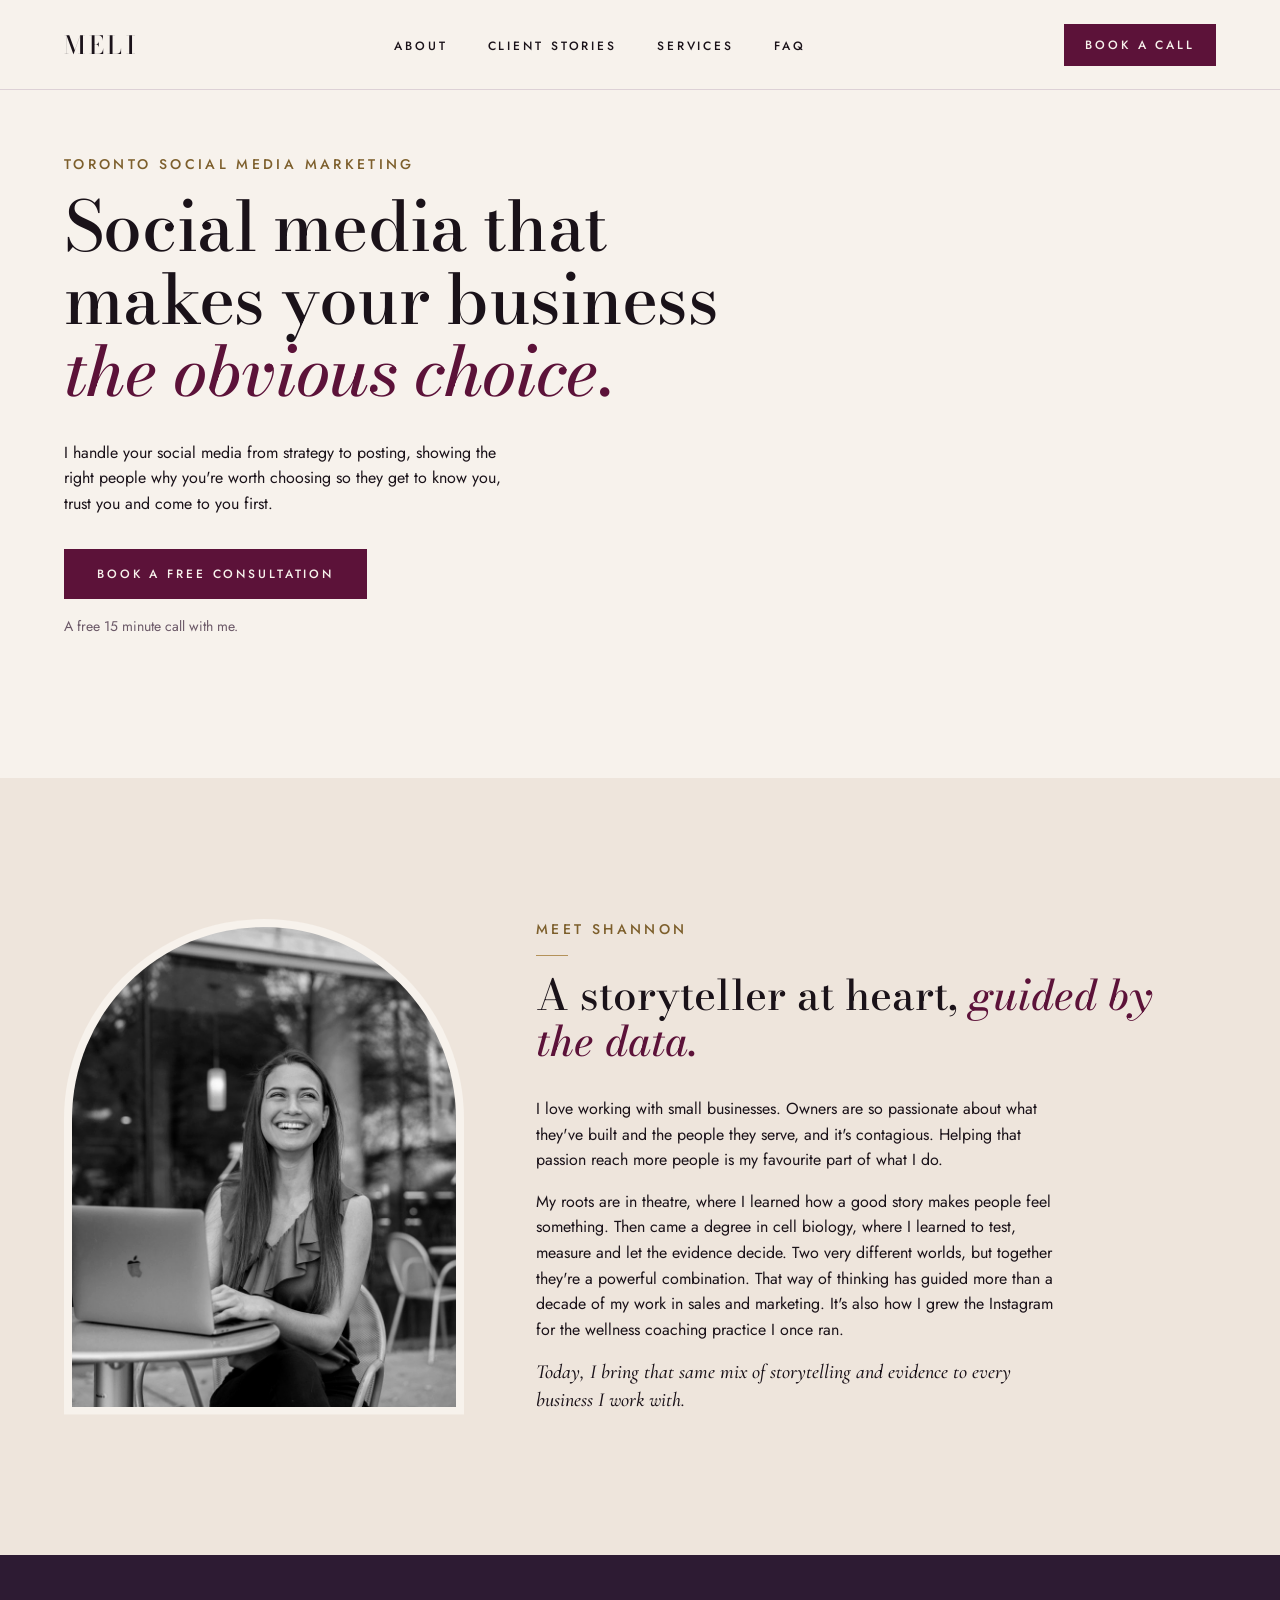
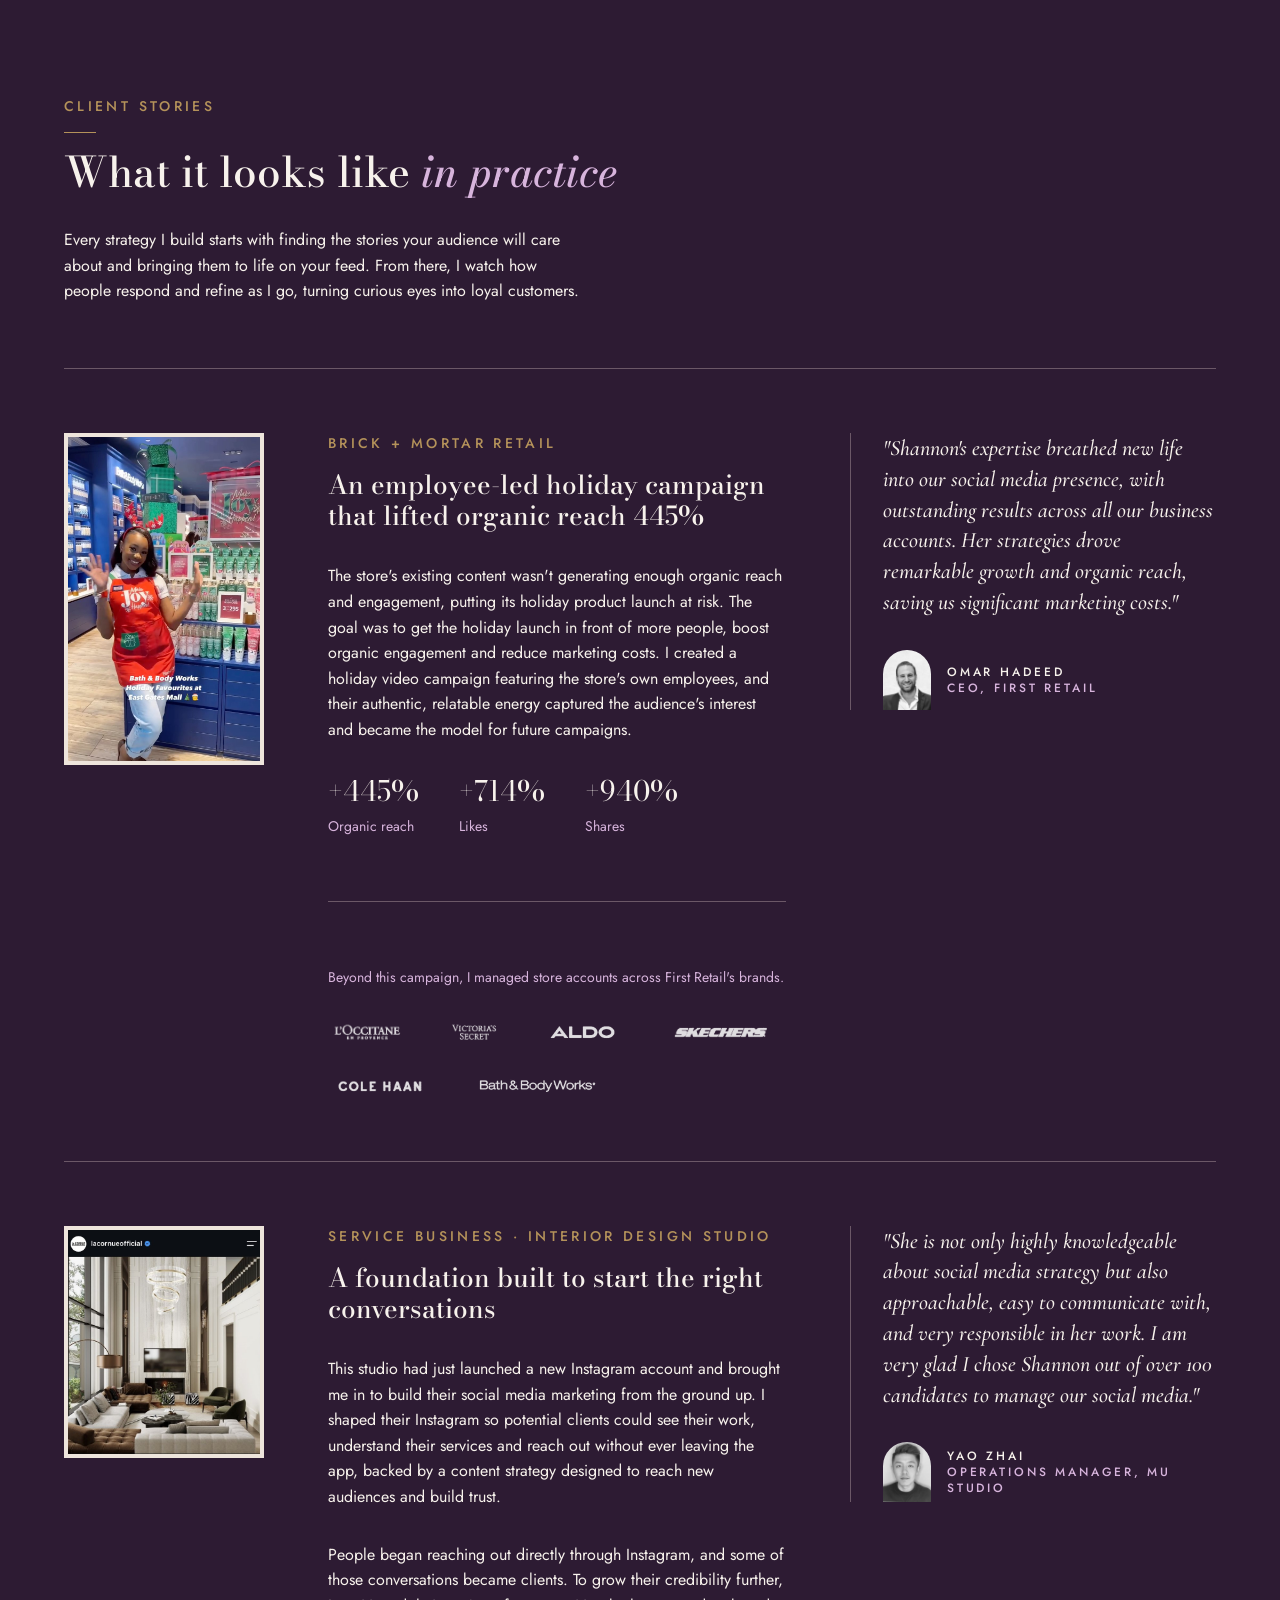
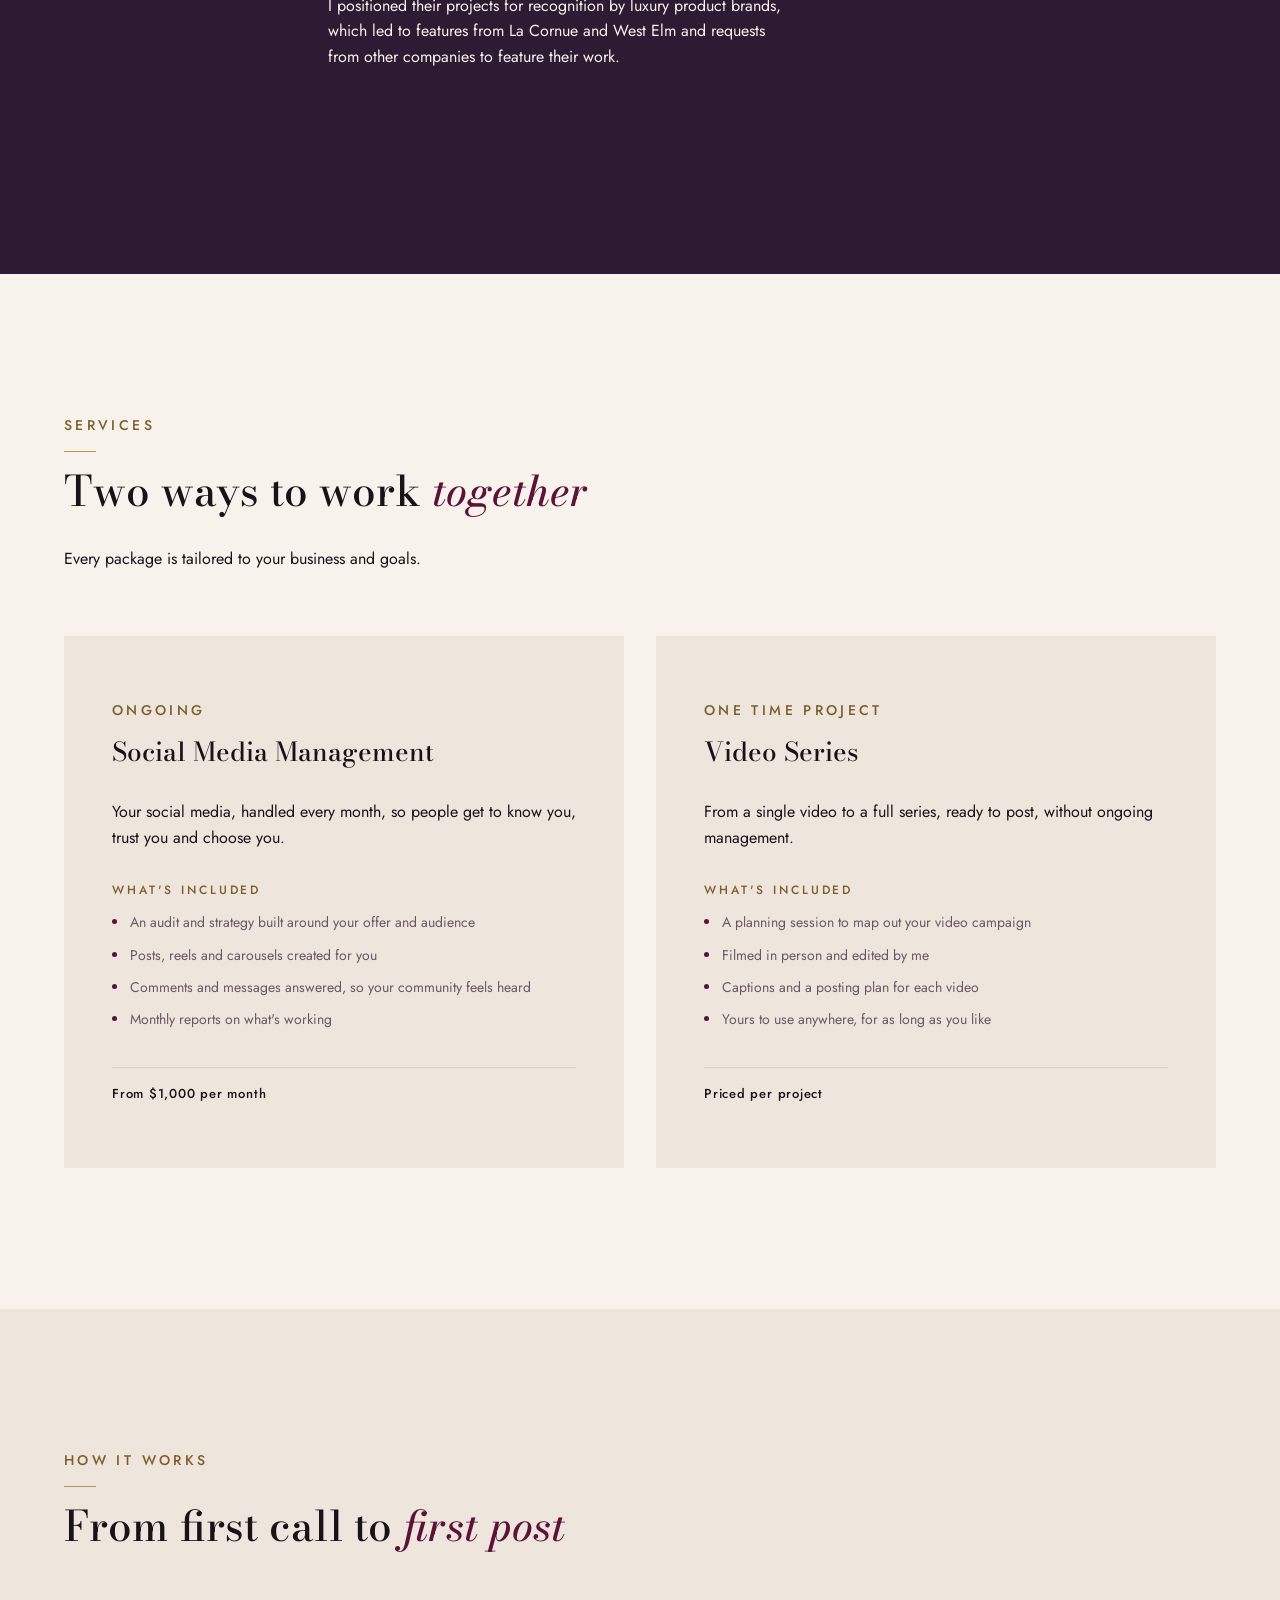
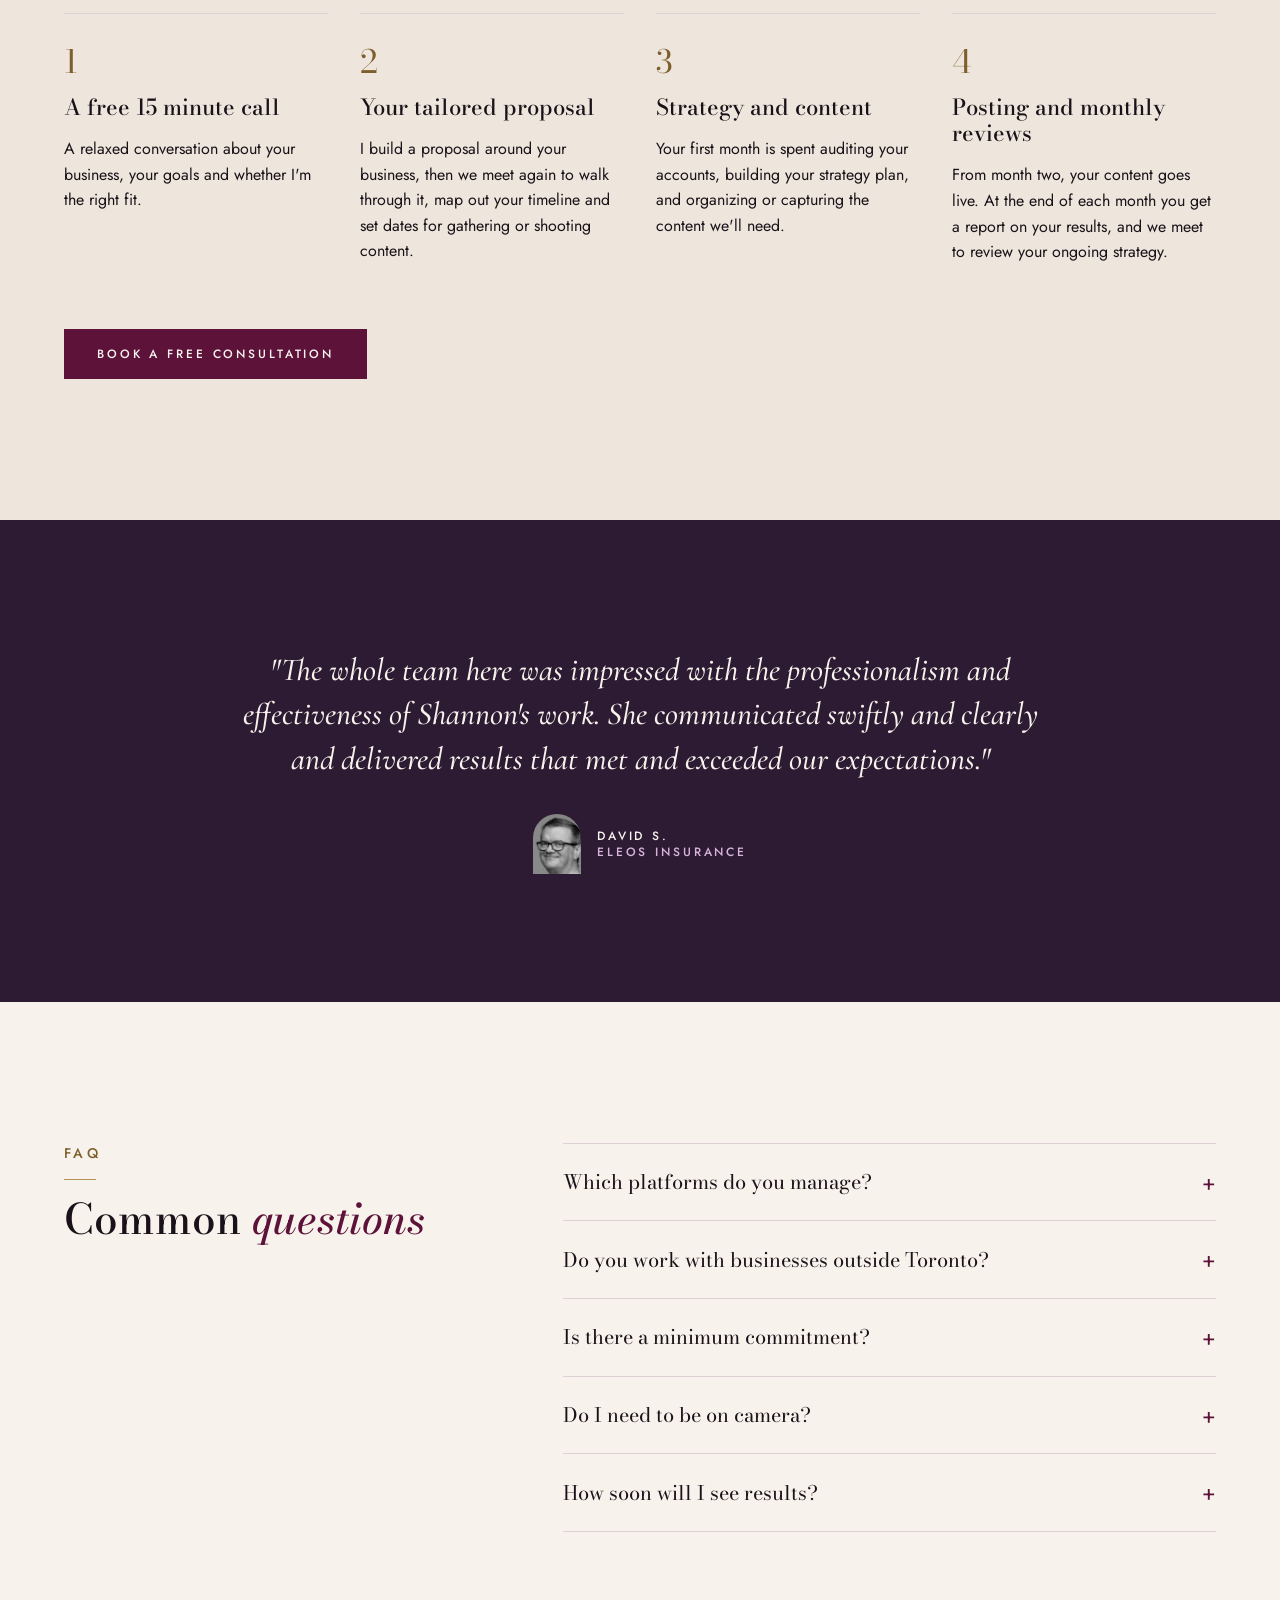
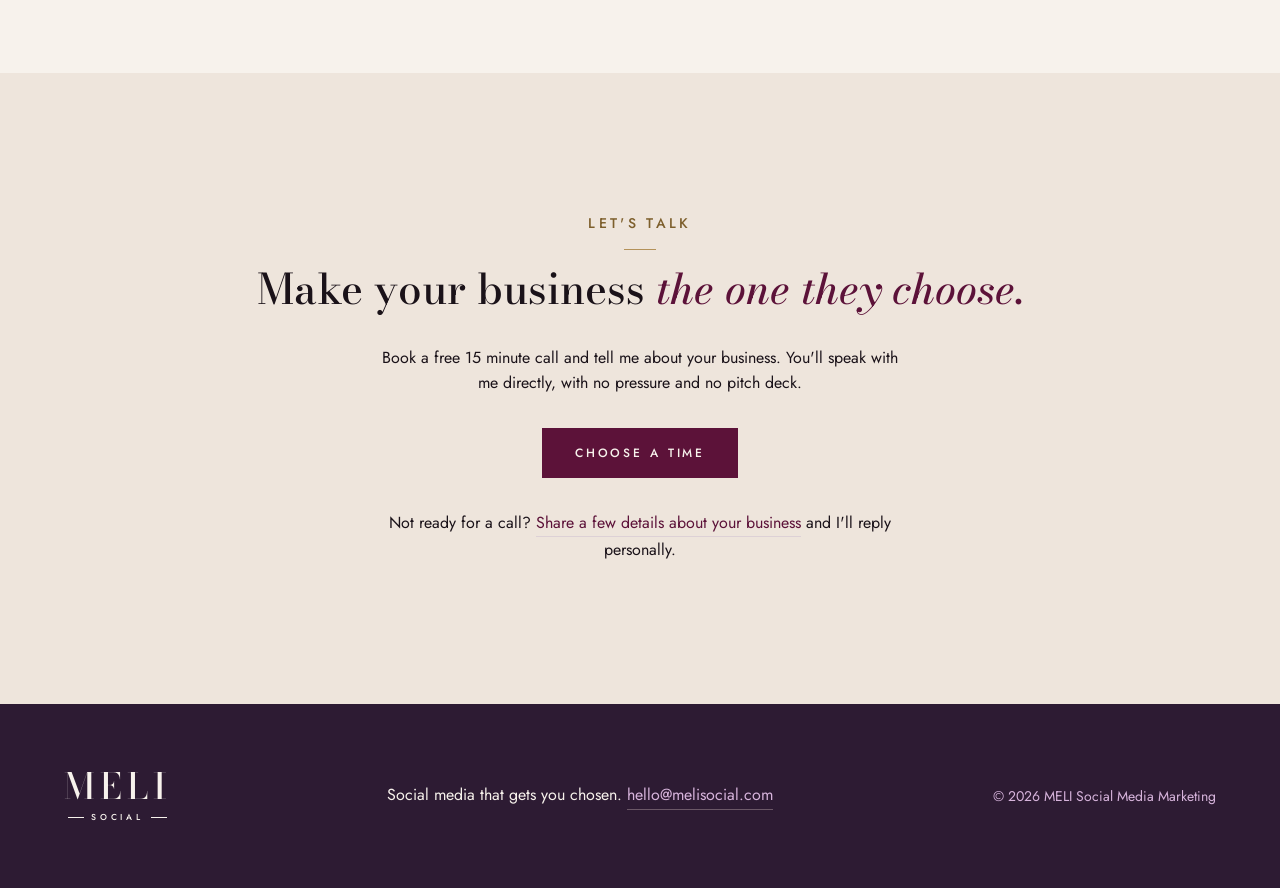
==== commit 24f4283b: "Move intake form to its own dark /intake page The homepage link now opens /intake/?from=website, tag" ====
--- a/index.html
+++ b/index.html
@@ -16,7 +16,6 @@
 <link rel="preconnect" href="https://fonts.gstatic.com" crossorigin>
 <link href="https://fonts.googleapis.com/css2?family=Bodoni+Moda:ital,opsz,wght@0,6..96,400..900;1,6..96,400..900&family=Cormorant+Garamond:ital,wght@1,500&family=Jost:wght@400;500&display=swap" rel="stylesheet">
 <link rel="icon" href="data:image/svg+xml,%3Csvg xmlns='http://www.w3.org/2000/svg' viewBox='0 0 100 100'%3E%3Crect width='100' height='100' fill='%235c1239'/%3E%3Ctext x='50' y='71' font-family='Didot,Bodoni 72,Georgia,serif' font-size='62' fill='%23f7f2ec' text-anchor='middle'%3EM%3C/text%3E%3C/svg%3E">
-<link rel="stylesheet" href="/intake/intake-form.css">
 <style>
 /* ==========================================================================
    MELI: Social Media Studio
@@ -370,10 +369,6 @@
 @media (max-width:860px){ .faq-grid{grid-template-columns:1fr; gap:var(--s3);} .faq-list summary{font-size:18px;} }
 
 /* Let's talk, centred */
-.intake-grid{display:grid; grid-template-columns:minmax(0,.8fr) minmax(0,1.2fr); gap:var(--s4); align-items:start;}
-.intake .section-head{margin-bottom:0; position:sticky; top:140px;}
-.intake .section-head .text{max-width:var(--measure);}
-@media (max-width:860px){ .intake-grid{grid-template-columns:1fr; gap:var(--s3);} .intake .section-head{position:static;} }
 .cta-center{display:flex; flex-direction:column; align-items:center; text-align:center;}
 .cta-center .eyebrow.ruled::after{margin-left:auto; margin-right:auto;}
 .cta-center p{margin-left:auto; margin-right:auto;}
@@ -598,116 +593,7 @@
     <h2 class="rv">Make your business <em>the one they choose.</em></h2>
     <p class="text rv">Book a free 15 minute call and tell me about your business. You'll speak with me directly, with no pressure and no pitch deck.</p>
     <div class="actions rv"><a href="#" class="btn btn-primary" data-role="booking-link" target="_blank" rel="noopener">Choose a Time</a></div>
-    <p class="cta-secondary rv">Not ready for a call? <a href="#intake" class="tlink">Share a few details about your business</a> and I'll reply personally.</p>
-  </div>
-</section>
-
-<section class="intake" id="intake">
-  <div class="wrap intake-grid">
-    <div class="section-head rv-group">
-      <p class="eyebrow ruled rv">Not Ready for a Call?</p>
-      <h2 class="rv">Tell me about your <em>business.</em></h2>
-      <p class="text rv">Share a few details and I'll reply personally within two business days. It takes about two minutes.</p>
-    </div>
-    <div class="ifm" id="intake-form">
-    <form novalidate>
-      <fieldset data-req="choice">
-        <legend class="q"><span class="num">01</span>What are you interested in?</legend>
-        <div class="opts">
-          <label class="opt"><input type="radio" name="interest" id="int-full" value="Full Service Social Media Management"><span>Full Service Social Media Management</span></label>
-          <label class="opt"><input type="radio" name="interest" id="int-video" value="A Video Series for my business"><span>A Video Series for my business</span></label>
-          <label class="opt"><input type="radio" name="interest" id="int-unsure" value="Not sure yet"><span>Not sure yet, I'd love your guidance</span></label>
-        </div>
-        <p class="error">Please choose one so I know where to start.</p>
-      </fieldset>
-
-      <fieldset data-req="choice">
-        <legend class="q"><span class="num">02</span>Who's handling your social media right now?</legend>
-        <div class="opts">
-          <label class="opt"><input type="radio" name="current" id="cur-me" value="Me, when I find the time"><span>Me, when I find the time</span></label>
-          <label class="opt"><input type="radio" name="current" id="cur-team" value="Someone on my team"><span>Someone on my team</span></label>
-          <label class="opt"><input type="radio" name="current" id="cur-agency" value="An agency or freelancer"><span>An agency or freelancer</span></label>
-          <label class="opt"><input type="radio" name="current" id="cur-none" value="No one at the moment"><span>No one at the moment</span></label>
-        </div>
-        <p class="error">Please choose one.</p>
-      </fieldset>
-
-      <fieldset data-req="choice">
-        <legend class="q"><span class="num">03</span>What would you most love social media to do for your business?</legend>
-        <p class="hint">Choose up to two.</p>
-        <div class="opts">
-          <label class="opt check"><input type="checkbox" name="goals" id="g-time" value="Take social media off my plate"><span>Take social media off my plate</span></label>
-          <label class="opt check"><input type="checkbox" name="goals" id="g-reach" value="Reach new people"><span>Reach new people</span></label>
-          <label class="opt check"><input type="checkbox" name="goals" id="g-convert" value="Turn followers into customers"><span>Turn followers into customers</span></label>
-          <label class="opt check"><input type="checkbox" name="goals" id="g-loyal" value="Build a loyal community"><span>Build a loyal community</span></label>
-          <label class="opt check"><input type="checkbox" name="goals" id="g-brand" value="Elevate how my brand looks and feels online"><span>Elevate how my brand looks and feels online</span></label>
-        </div>
-        <p class="error">Please choose at least one.</p>
-      </fieldset>
-
-      <fieldset data-req="choice">
-        <legend class="q"><span class="num">04</span>When are you hoping to get started?</legend>
-        <div class="opts">
-          <label class="opt"><input type="radio" name="timeline" id="t-asap" value="As soon as possible"><span>As soon as possible</span></label>
-          <label class="opt"><input type="radio" name="timeline" id="t-month" value="Within the next month"><span>Within the next month</span></label>
-          <label class="opt"><input type="radio" name="timeline" id="t-quarter" value="In 1 to 3 months"><span>In 1 to 3 months</span></label>
-          <label class="opt"><input type="radio" name="timeline" id="t-explore" value="Just exploring for now"><span>Just exploring for now</span></label>
-        </div>
-        <p class="error">Please choose one.</p>
-      </fieldset>
-
-      <fieldset data-req="text">
-        <label class="q" for="story"><span class="num">05</span>What's going on in your business right now, and what would you love to see change?</label>
-        <textarea id="story" name="story" placeholder="A launch coming up, what's working, what's frustrating you, anything you'd like me to know."></textarea>
-        <p class="error">A sentence or two is plenty.</p>
-      </fieldset>
-
-      <fieldset data-req="choice">
-        <legend class="q"><span class="num">06</span>What investment feels right for this stage of your business?</legend>
-        <p class="hint">Every package is tailored to your goals and budget. Knowing your range helps me shape what I can offer you at that level.</p>
-        <div class="opts">
-          <label class="opt"><input type="radio" name="budget" id="b-high" value="2,000+/month"><span>2,000+/month</span></label>
-          <label class="opt"><input type="radio" name="budget" id="b-mid" value="1,000 to 2,000/month"><span>1,000 to 2,000/month</span></label>
-          <label class="opt"><input type="radio" name="budget" id="b-low" value="Under 1,000/month"><span>Under 1,000/month</span></label>
-          <label class="opt"><input type="radio" name="budget" id="b-talk" value="I'd rather talk it through"><span>I'd rather talk it through</span></label>
-        </div>
-        <p class="error">Please choose one, or let me know you'd rather talk it through.</p>
-      </fieldset>
-
-      <fieldset data-req="details">
-        <legend class="q"><span class="num">07</span>Your details</legend>
-        <div class="details">
-          <div class="field"><label for="in-name">Your name</label><input type="text" id="in-name" name="name" autocomplete="name"></div>
-          <div class="field"><label for="in-biz">Business name</label><input type="text" id="in-biz" name="business" autocomplete="organization"></div>
-          <div class="field full"><label for="in-email">Email</label><input type="email" id="in-email" name="email" autocomplete="email" inputmode="email"></div>
-          <div class="field"><label for="in-handle">Instagram handle or website</label><input type="text" id="in-handle" name="handle" placeholder="@yourbusiness" autocapitalize="off"></div>
-          <div class="field"><label for="in-city">City</label><input type="text" id="in-city" name="city" autocomplete="address-level2"></div>
-        </div>
-        <p class="error">Please fill in each field so I can reach you.</p>
-      </fieldset>
-
-      <fieldset data-req="optional">
-        <label class="q" for="extra"><span class="num">08</span>Anything else you'd like me to know? <span class="optional">(optional)</span></label>
-        <textarea class="short" id="extra" name="extra"></textarea>
-      </fieldset>
-
-      <div class="hp" aria-hidden="true"><label for="company_site">Leave this empty</label><input type="text" id="company_site" name="company_site" tabindex="-1" autocomplete="off"></div>
-
-      <div class="submit">
-        <button type="submit" class="btn btn-primary">Send to Shannon</button>
-        <p class="note-small">I'll be in touch within two business days.</p>
-        <p class="send-error" hidden>That didn't go through. Please check your connection and try again.</p>
-      </div>
-    </form>
-
-    <div class="thanks" hidden>
-      <p class="eyebrow">Received</p>
-      <h2>Thank you, <em class="tname">friend</em></h2>
-      <p>I'll be in touch within two business days. If you're ready to talk sooner, you can book a free 15 minute call with me.</p>
-      <a href="#" class="btn btn-primary" data-role="booking-link" target="_blank" rel="noopener">Book a free call</a>
-    </div>
-
-    </div>
+    <p class="cta-secondary rv">Not ready for a call? <a href="/intake/?from=website" class="tlink">Share a few details about your business</a> and I'll reply personally.</p>
   </div>
 </section>
 
@@ -725,8 +611,6 @@
 </footer>
 
 
-<script src="/intake/intake-form.js"></script>
-<script>initIntake(document.getElementById('intake-form'), { source: 'Website' });</script>
 <script>
 /* ==========================================================================
    MELI: main.js
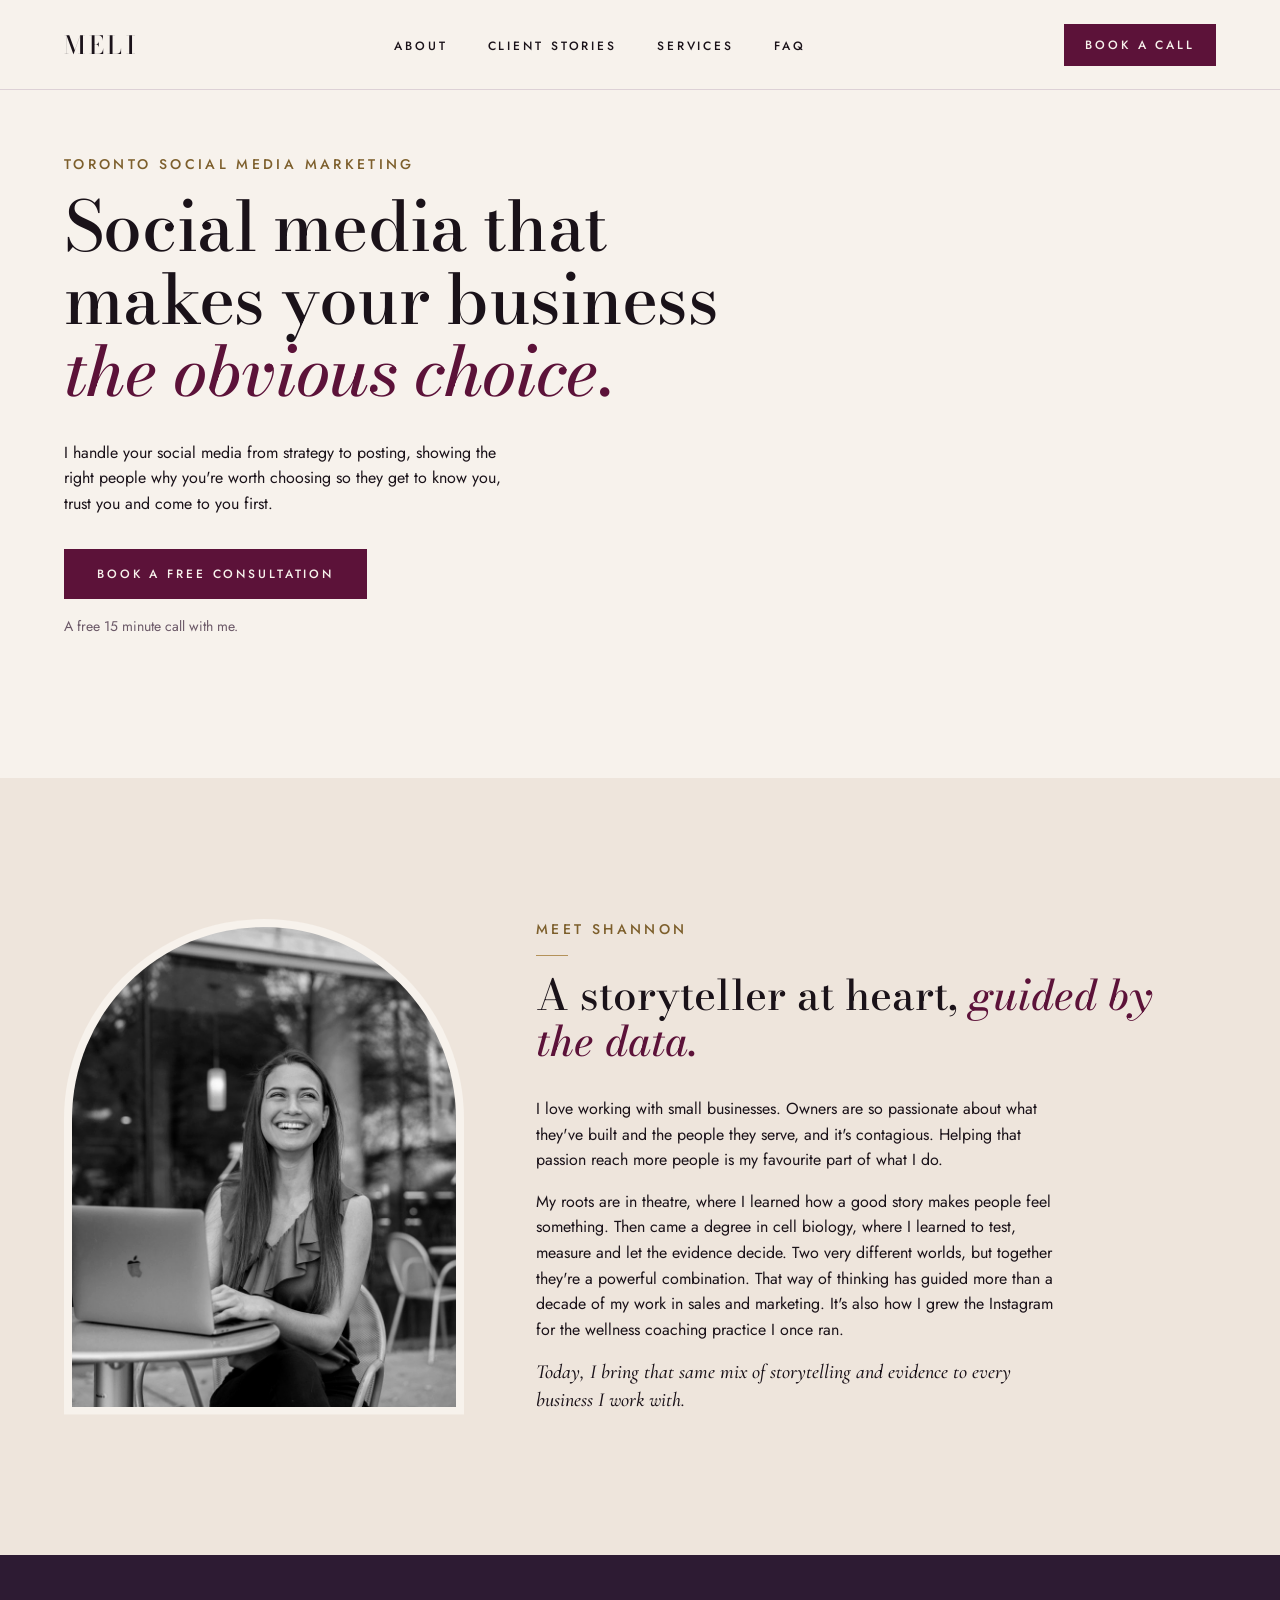
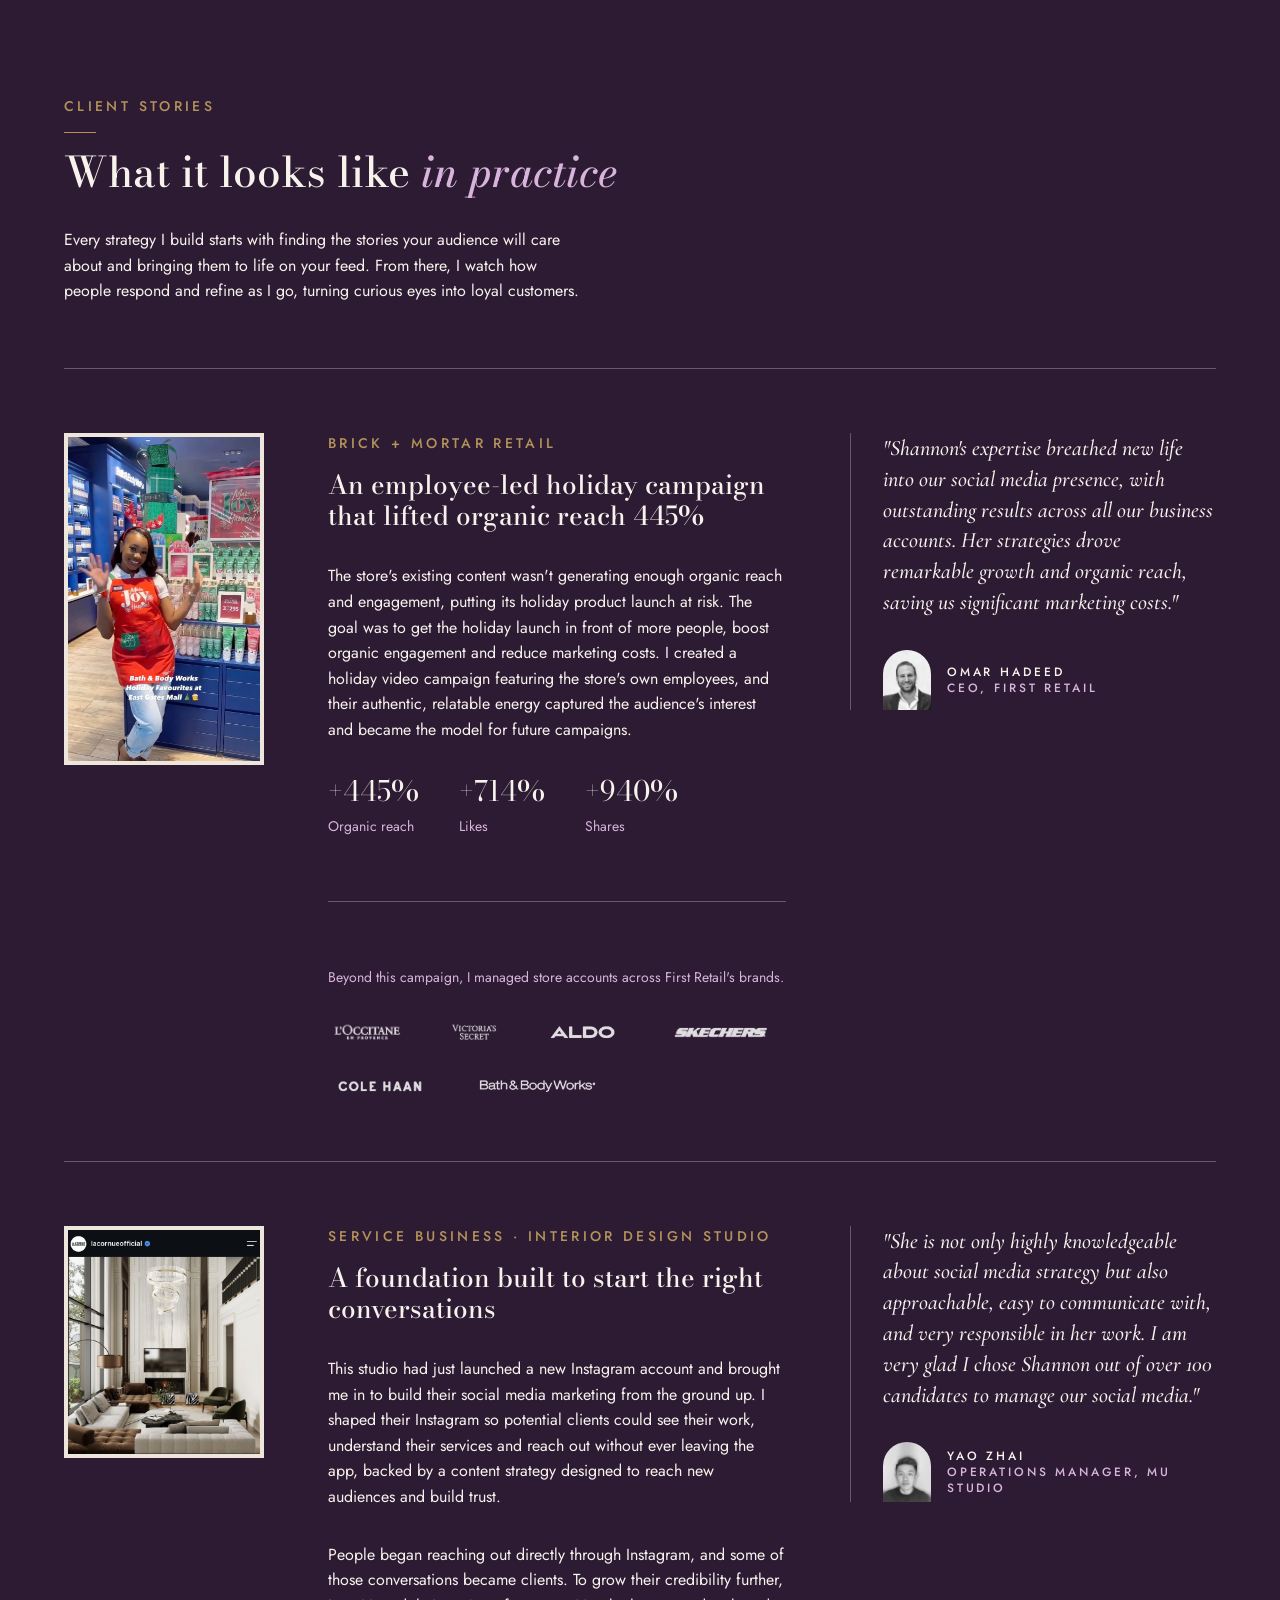
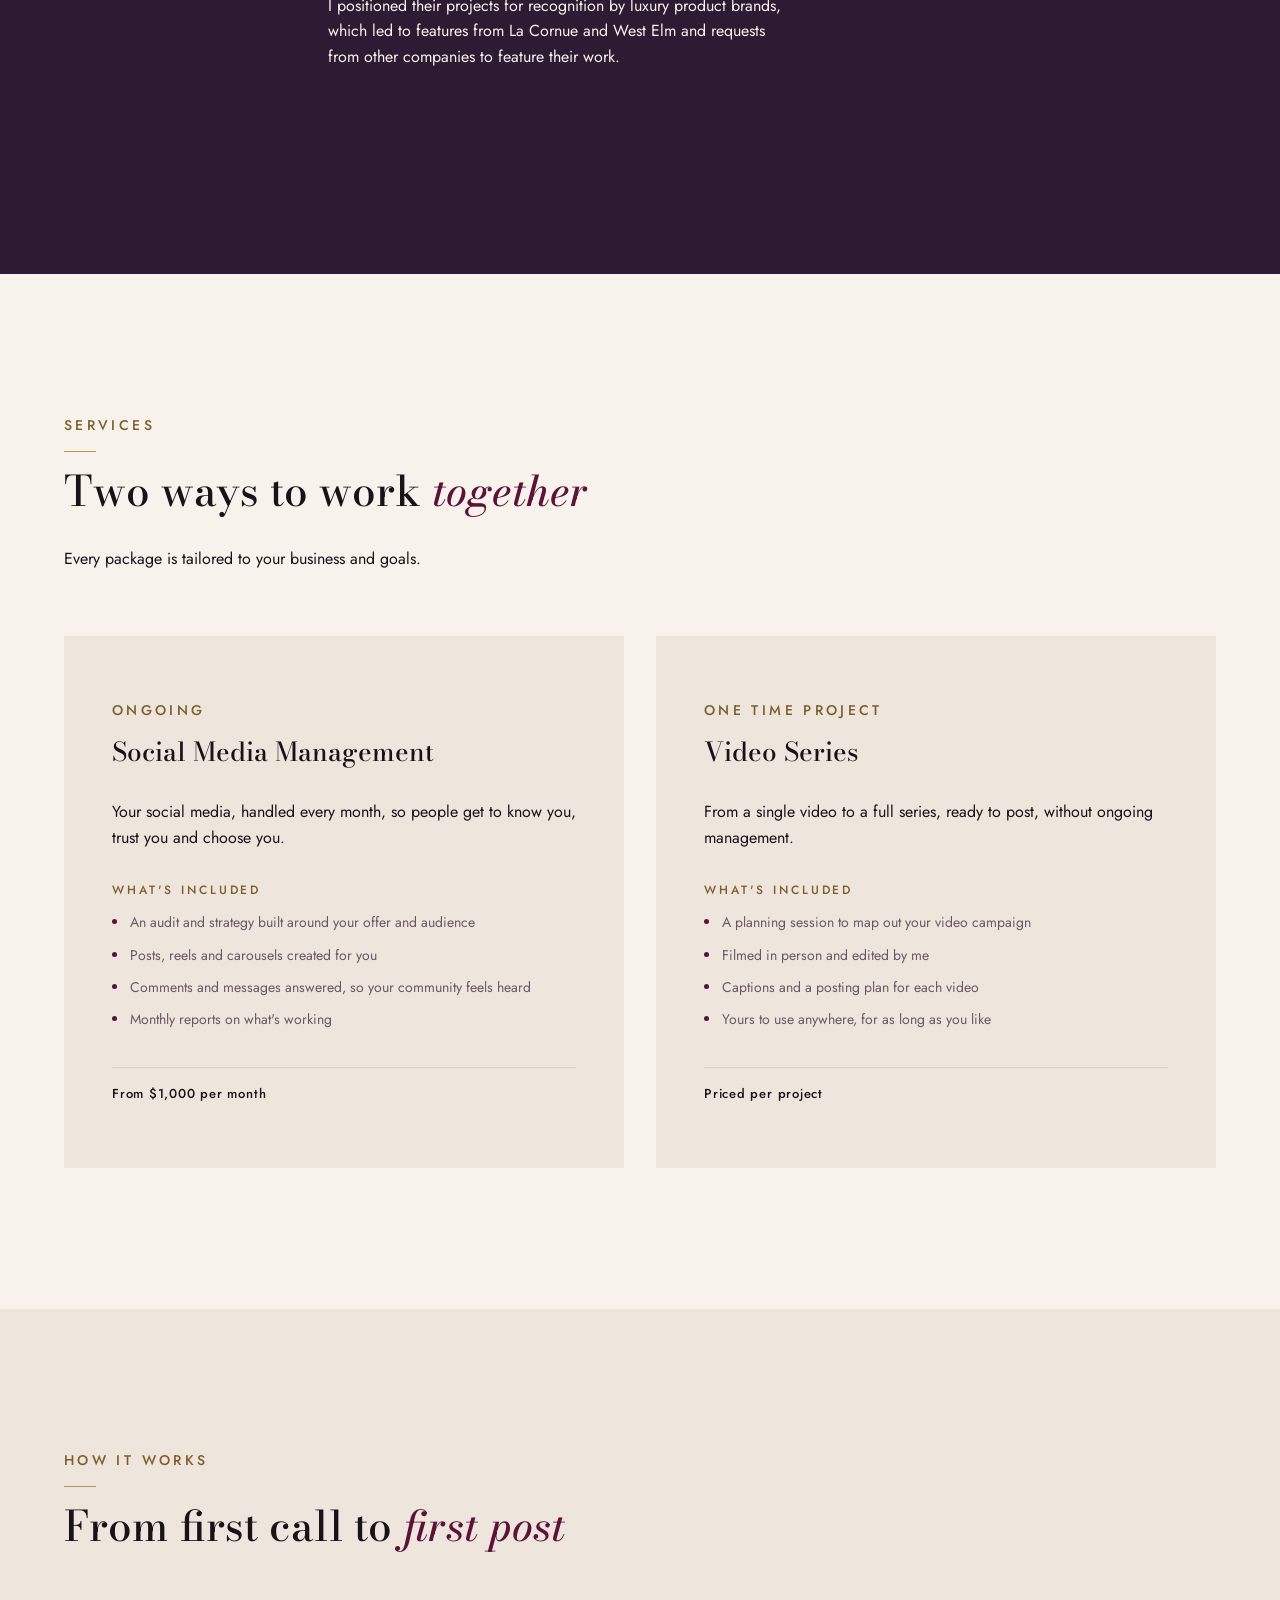
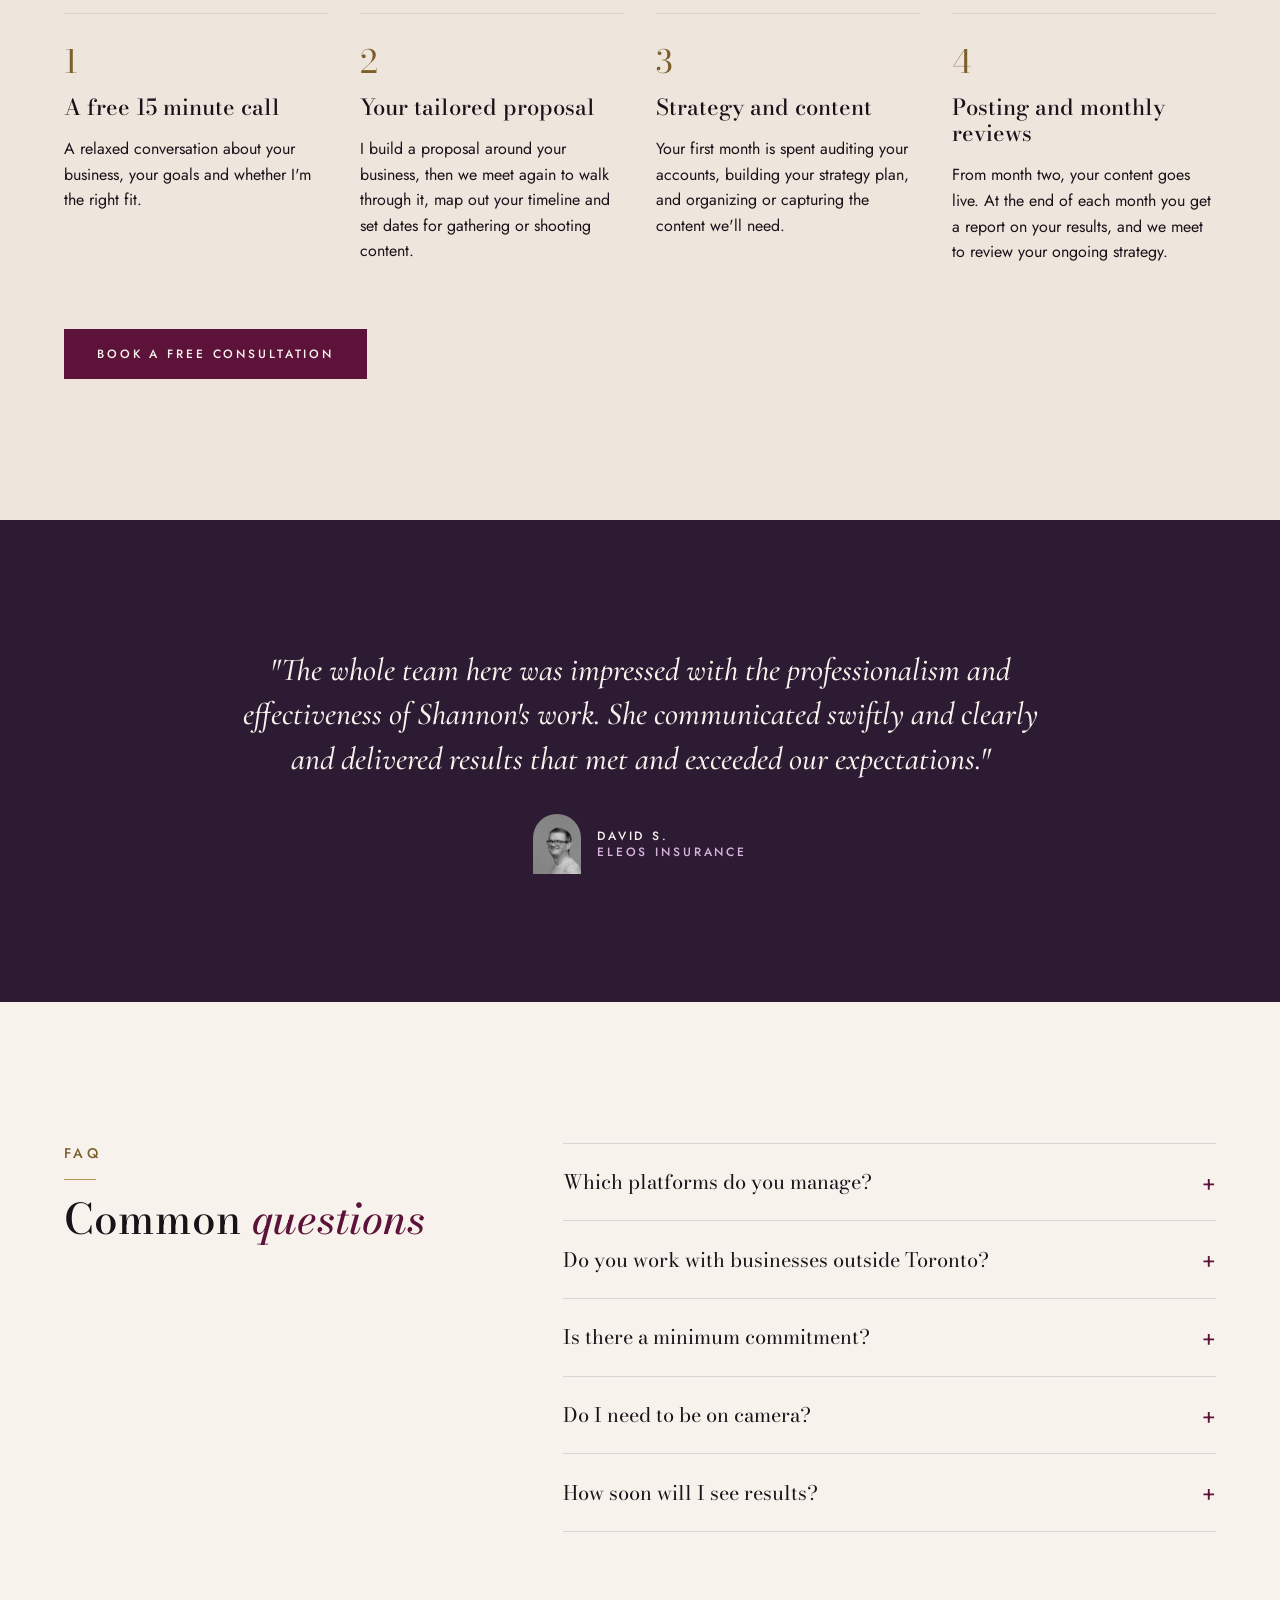
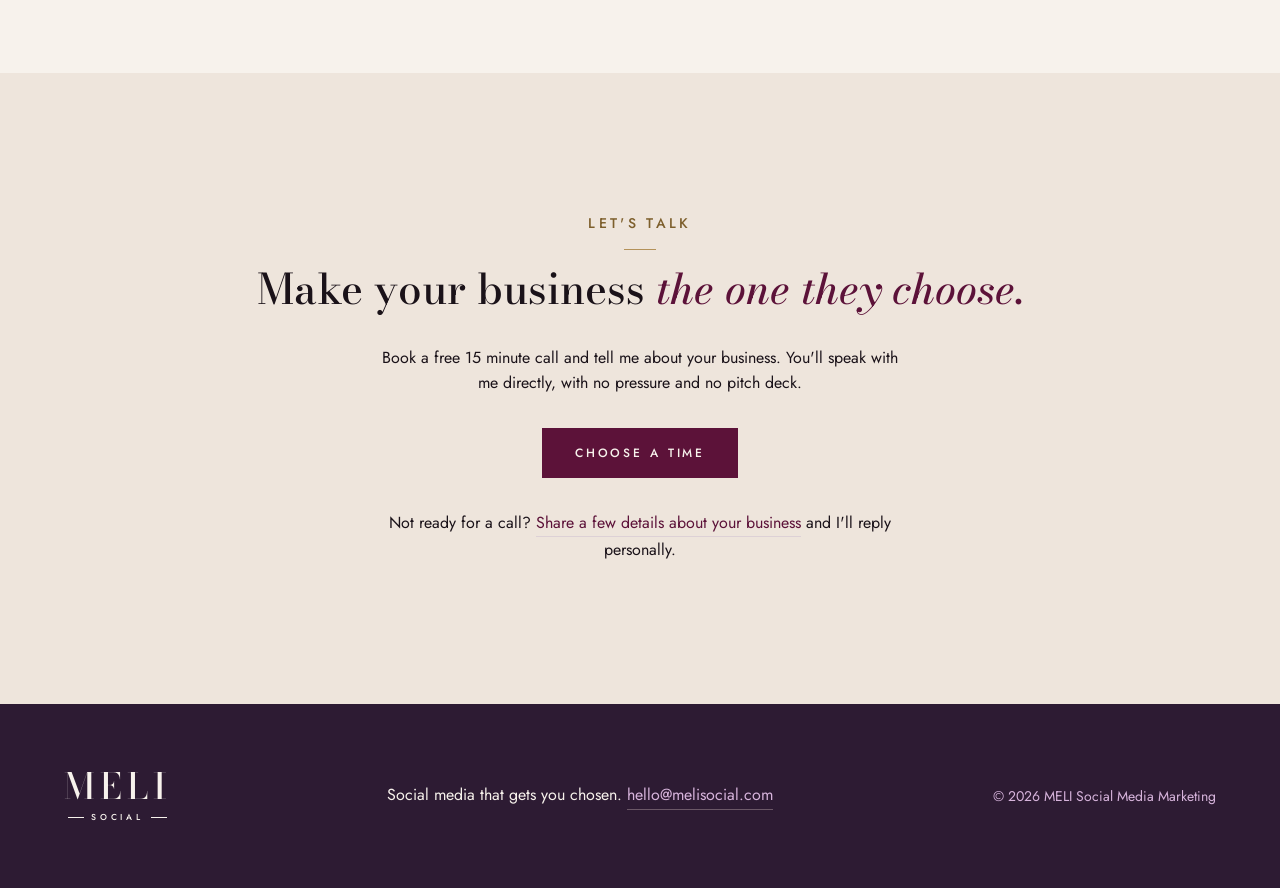
==== commit 3e31b92a: "Reframe Yao and David testimonial photos to match Omar's spacing" ====
--- a/index.html
+++ b/index.html
@@ -497,7 +497,7 @@
       <figure class="story-quote rv">
         <blockquote><p class="lede">"She is not only highly knowledgeable about social media strategy but also approachable, easy to communicate with, and very responsible in her work. I am very glad I chose Shannon out of over 100 candidates to manage our social media."</p></blockquote>
         <figcaption class="t-person">
-          <div class="t-photo"><img src="[data-uri]" alt="Yao Zhai"></div>
+          <div class="t-photo"><img src="[data-uri]" alt="Yao Zhai"></div>
           <div><div class="t-name">Yao Zhai</div><div class="t-role">Operations Manager, MU Studio</div></div>
         </figcaption>
       </figure>
@@ -564,7 +564,7 @@
     <figure class="story-quote big-quote rv">
       <blockquote><p class="lede">"The whole team here was impressed with the professionalism and effectiveness of Shannon's work. She communicated swiftly and clearly and delivered results that met and exceeded our expectations."</p></blockquote>
       <figcaption class="t-person">
-        <div class="t-photo"><img src="[data-uri]" alt="David S."></div>
+        <div class="t-photo"><img src="[data-uri]" alt="David S."></div>
         <div><div class="t-name">David S.</div><div class="t-role">Eleos Insurance</div></div>
       </figcaption>
     </figure>
@@ -623,7 +623,7 @@
 //    footer) updates automatically.
 // ---------------------------------------------------------------------------
 const CONFIG = {
-  bookingUrl: "https://calendly.com/PASTE-YOUR-BOOKING-LINK-HERE",
+  bookingUrl: "https://calendly.com/shannon-melisocial/consultation",
   email: "hello@melisocial.com"
 };
 
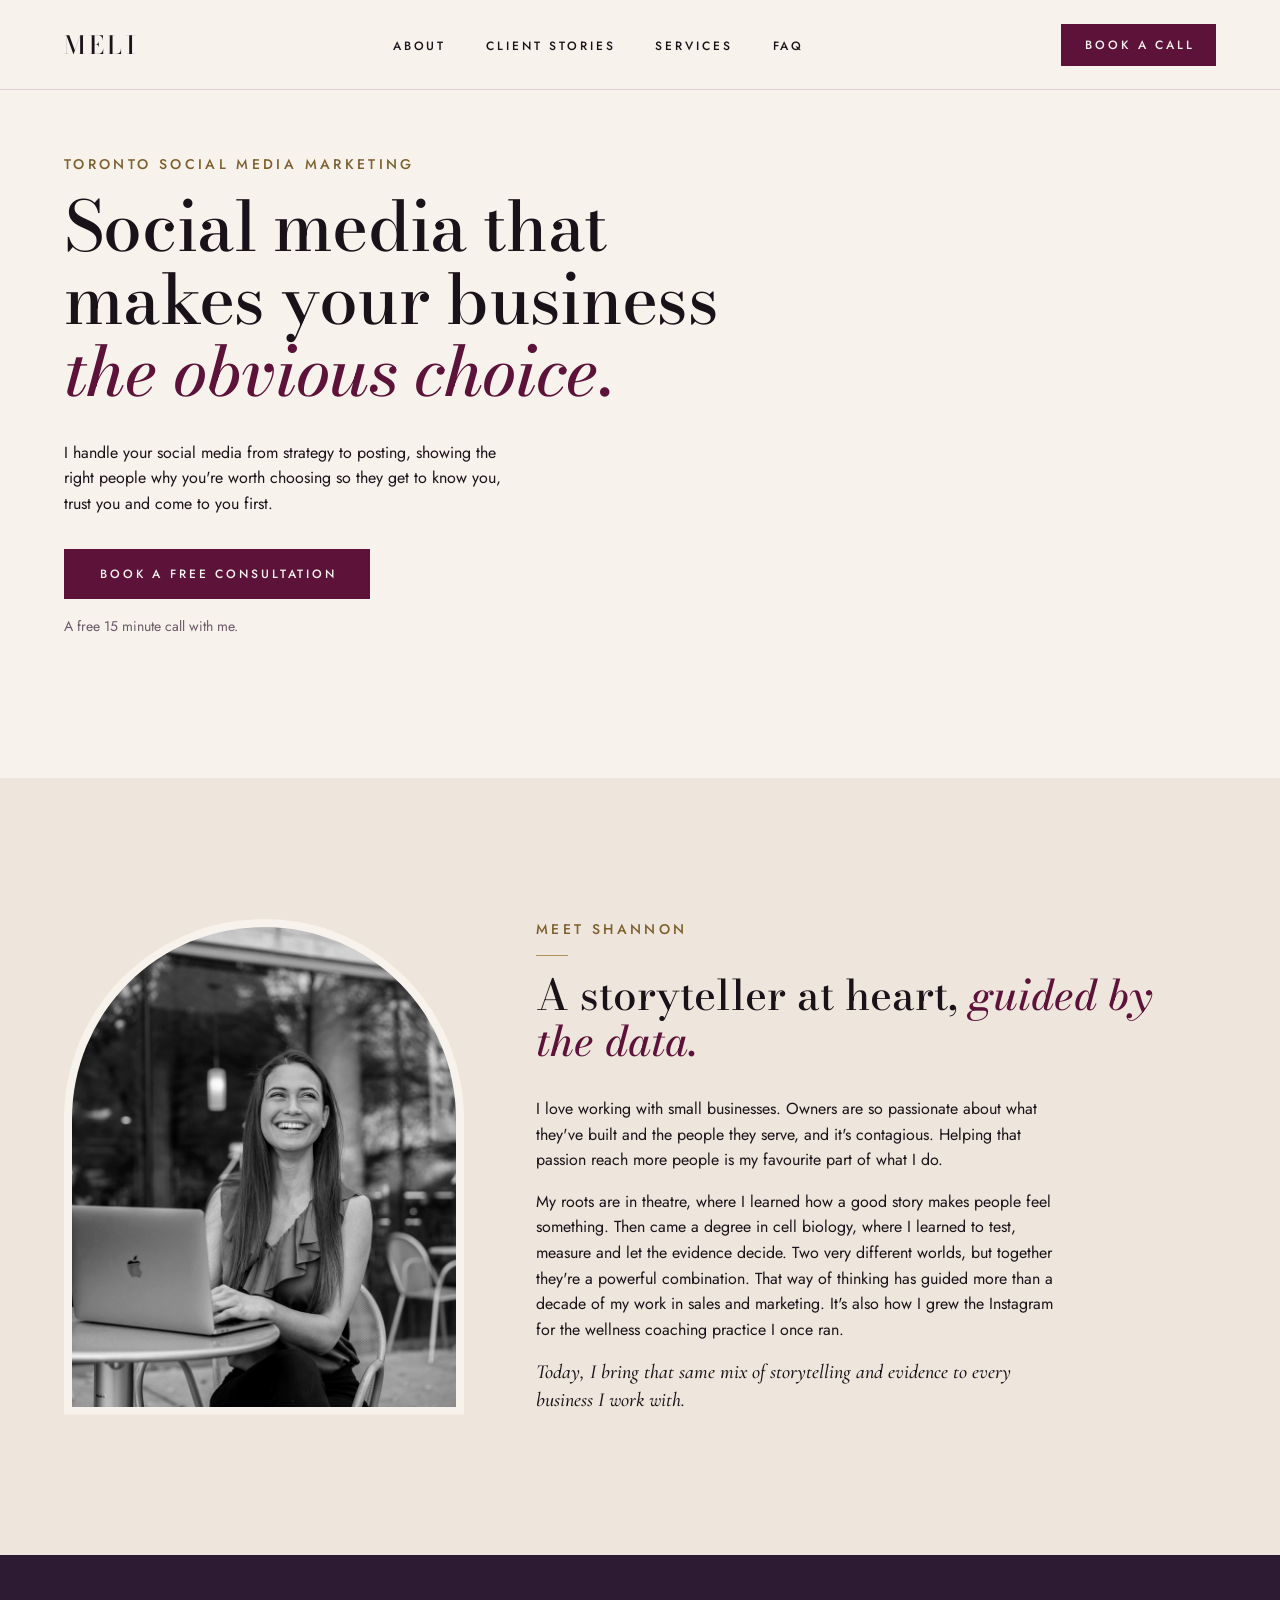
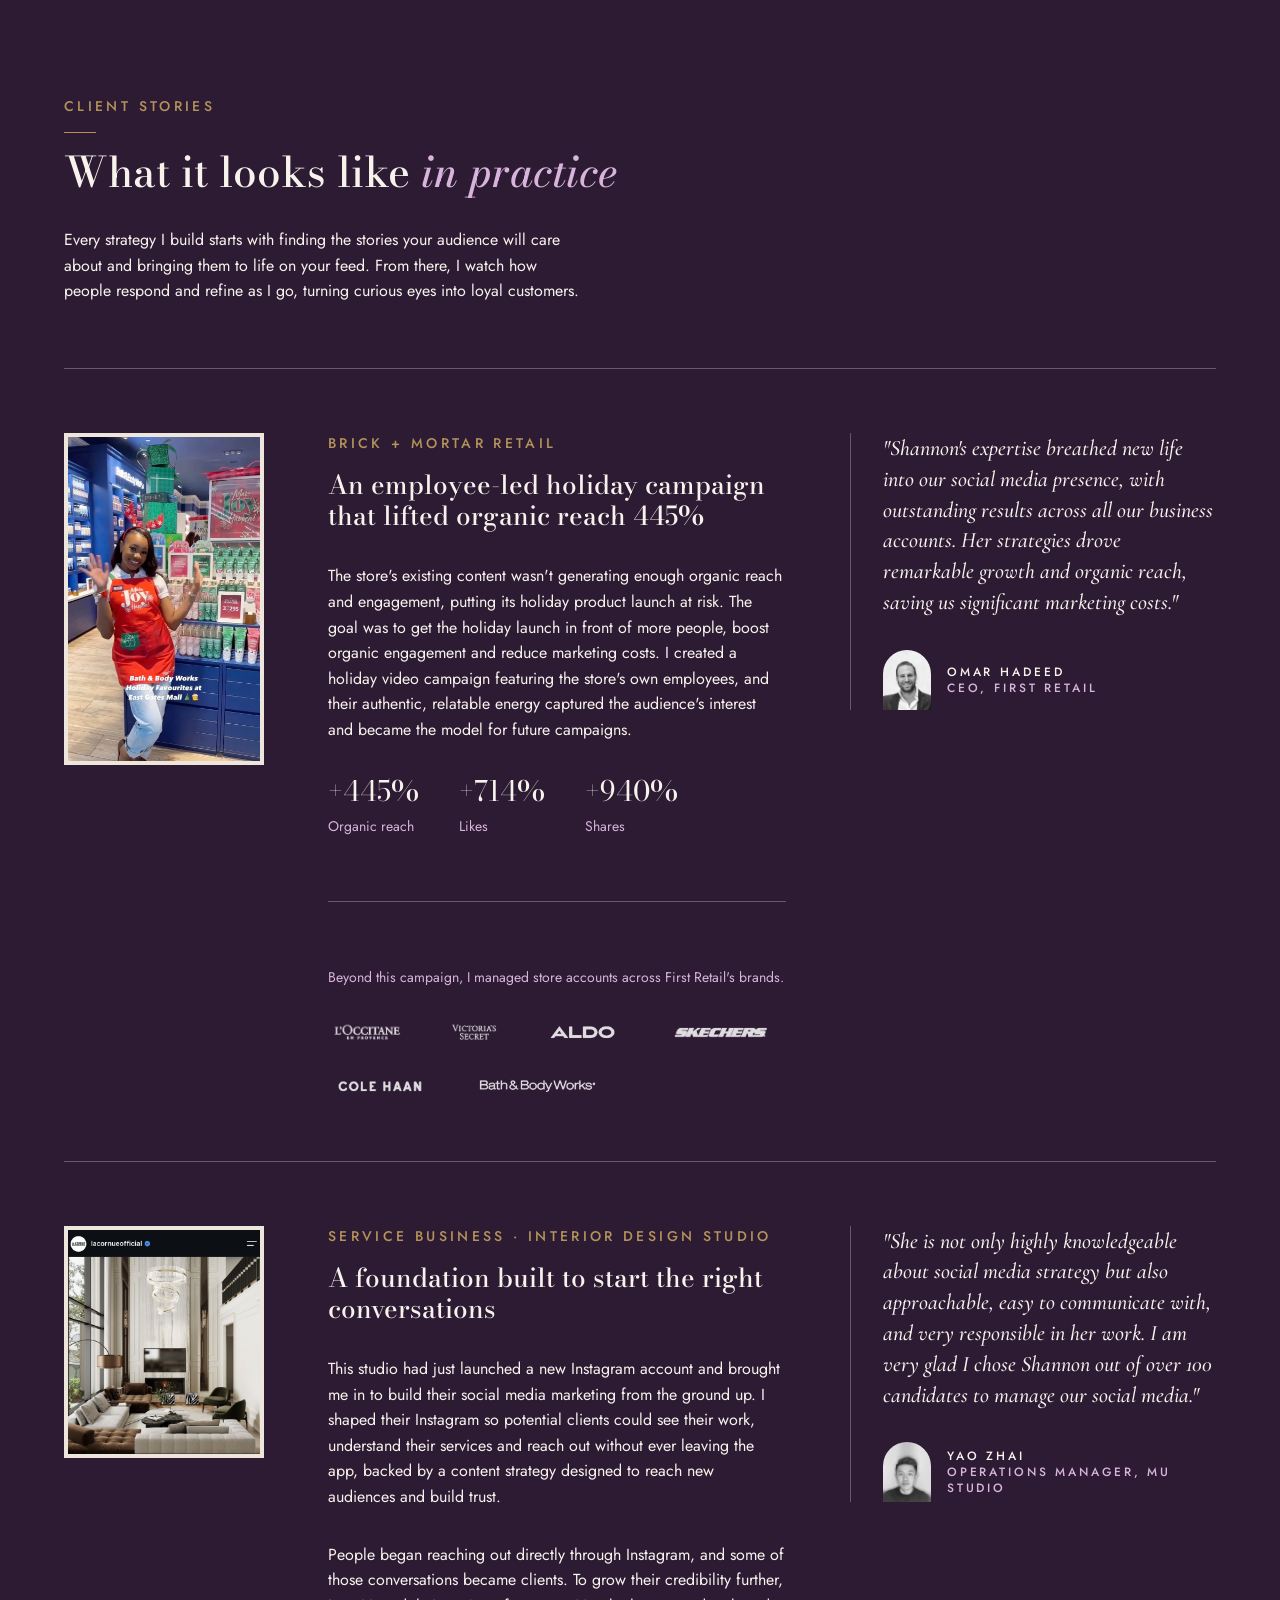
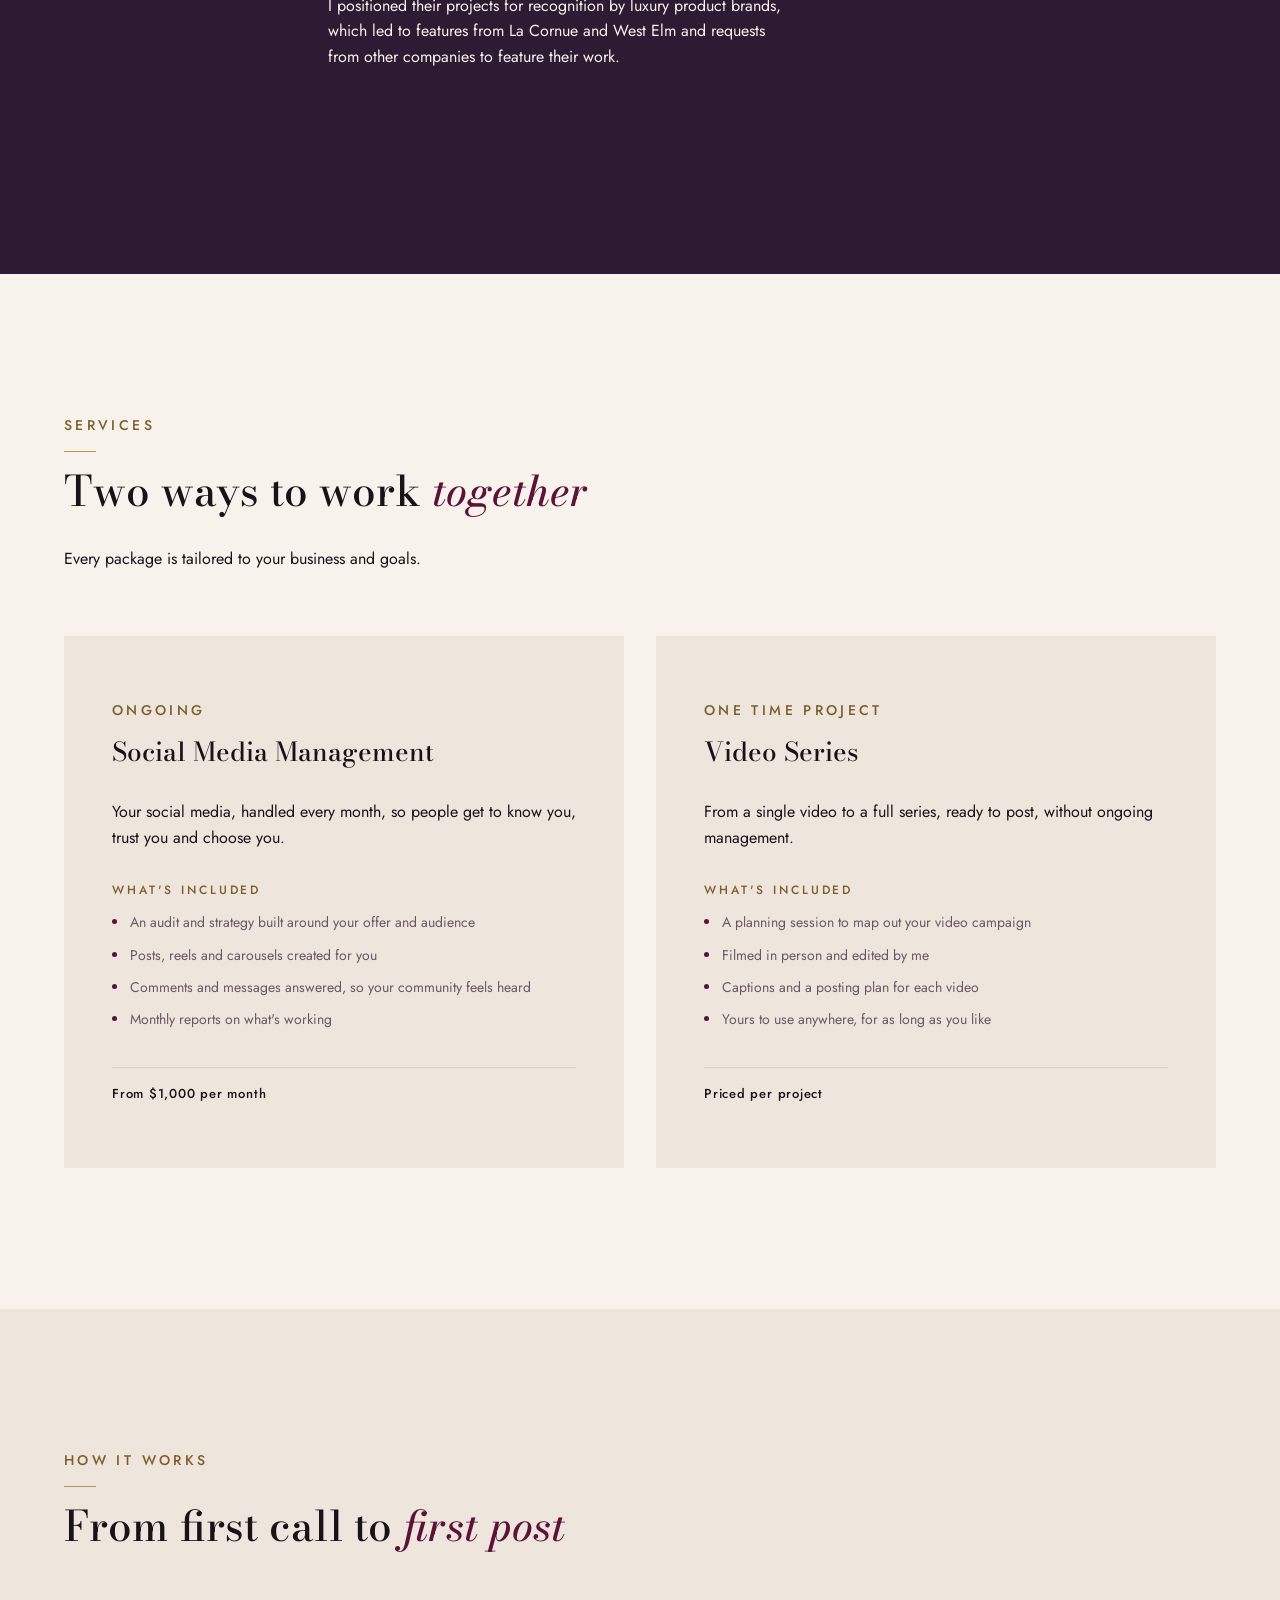
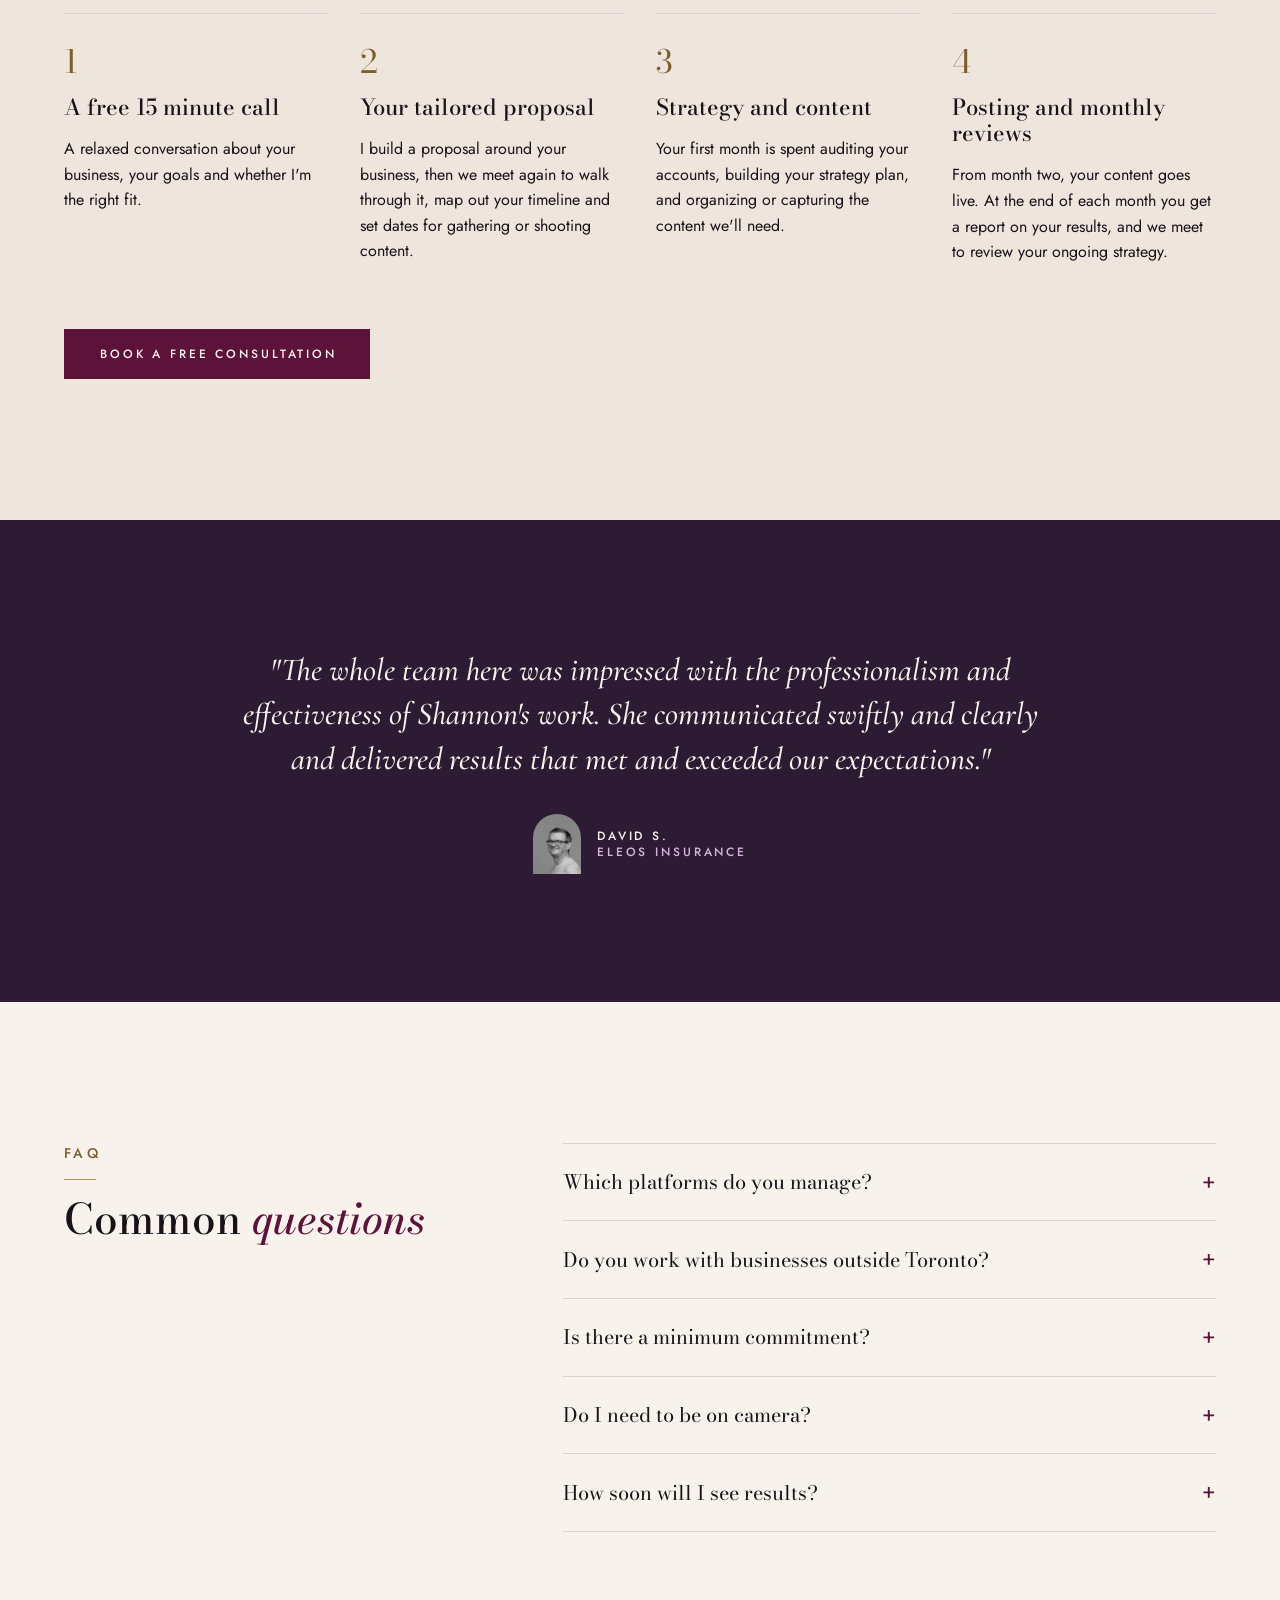
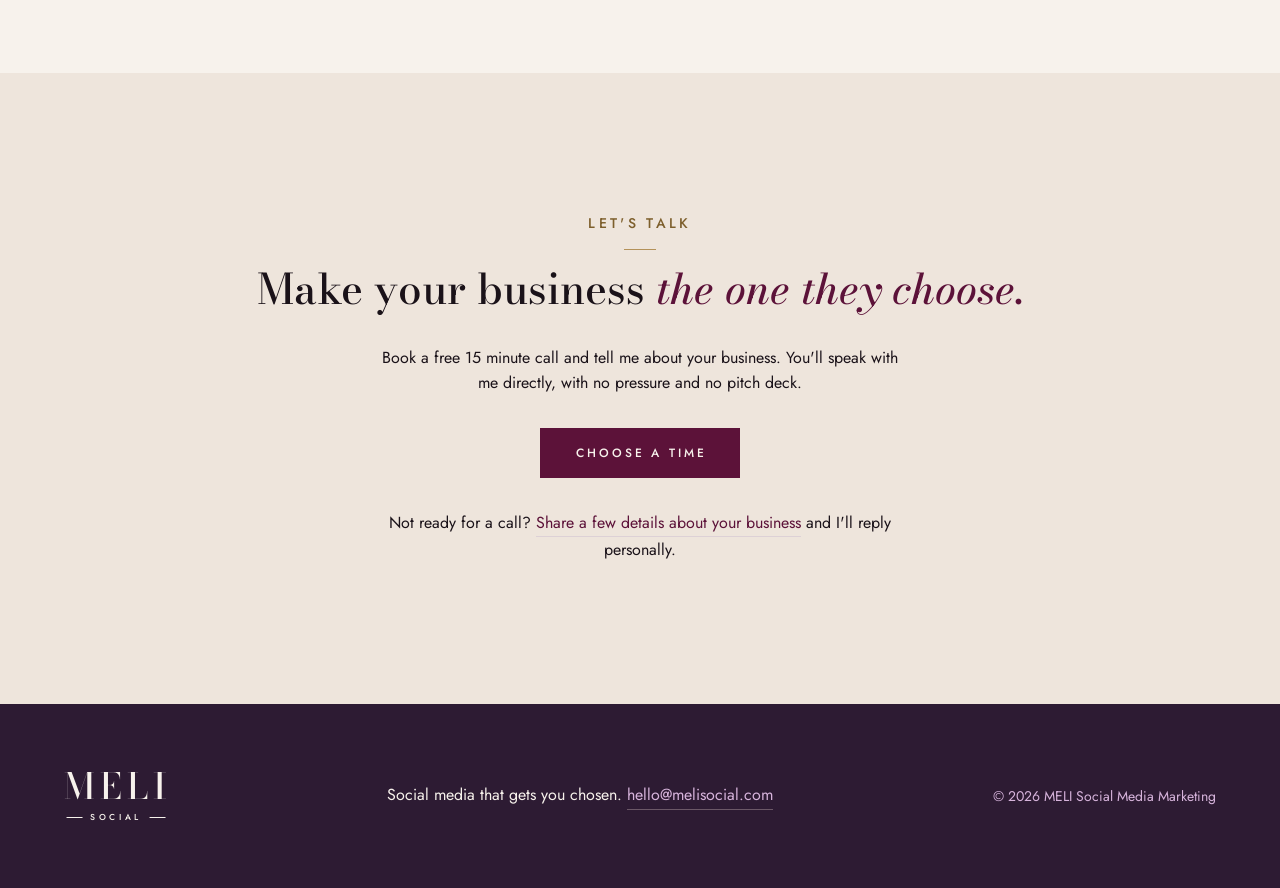
==== commit 969c46b2: "Optical alignment fixes: centre button text, footer logo, FAQ plus signs Co-Authored-By: Claude Opus" ====
--- a/index.html
+++ b/index.html
@@ -10,6 +10,11 @@
 <meta property="og:description" content="Strategy, content and community management that shows people why your business is worth choosing.">
 <meta property="og:url" content="https://melisocial.com">
 <meta property="og:type" content="website">
+<meta property="og:image" content="https://melisocial.com/og-image.png">
+<meta property="og:image:width" content="1200">
+<meta property="og:image:height" content="630">
+<meta property="og:image:alt" content="MELI Social, social media marketing by Shannon Melizan">
+<meta name="twitter:card" content="summary_large_image">
 <meta name="theme-color" content="#f7f2ec">
 
 <link rel="preconnect" href="https://fonts.googleapis.com">
@@ -114,6 +119,9 @@
   transition:background-color .25s ease, color .25s ease, border-color .25s ease;
 }
 .btn-primary{background:var(--fig); color:var(--on-fig);}
+/* Wide letter spacing adds space after the last letter; shift the words back to true centre */
+.btn{text-indent:.24em;}
+@media (max-width:860px){ .btn-nav{text-indent:.18em;} } /* matches its tighter phone spacing */
 .btn-primary:hover{background:var(--fig-deep);}
 .tone-dark .btn-primary{background:var(--ivory); color:var(--fig);}
 .tone-dark .btn-primary:hover{background:var(--bone);}
@@ -134,7 +142,8 @@
 .logo{display:inline-flex; flex-direction:column; align-items:center; color:var(--noir); text-decoration:none;}
 .logo-word{font-family:var(--font-display); font-weight:500; font-variation-settings:"opsz" 40; letter-spacing:.14em; margin-right:-.14em; line-height:1;}
 .logo-sub{display:flex; align-items:center; gap:.9em; margin-top:.8em; font-family:var(--font-sans); font-weight:500; font-size:.24em; letter-spacing:.42em; margin-right:-.42em;}
-.logo-sub::before, .logo-sub::after{content:""; width:1.8em; height:1px; background:currentColor;}
+.logo-sub::before, .logo-sub::after{content:""; width:1.86em; height:1px; background:currentColor;}
+.logo-sub{transform:translateX(-.17em);} /* optical: centres SOCIAL under MELI */
 .tone-dark .logo, footer .logo{color:var(--ivory);}
 
 /* ---------- Navigation ---------- */
@@ -364,6 +373,7 @@
 .faq-list summary{list-style:none; cursor:pointer; display:flex; justify-content:space-between; align-items:center; gap:var(--s3); padding:24px 0; font-family:var(--font-display); font-size:20px; line-height:1.3; font-optical-sizing:none; font-variation-settings:"opsz" 11;}
 .faq-list summary::-webkit-details-marker{display:none;}
 .faq-list summary::after{content:"+"; font-family:var(--font-sans); font-size:22px; color:var(--fig); transition:transform .3s var(--ease); flex-shrink:0;}
+.faq-list summary::after{position:relative; top:-2px;} /* optical: centres + on the question */
 .faq-list details[open] summary::after{transform:rotate(45deg);}
 .faq-list details p{padding:0 0 24px; color:var(--noir); max-width:600px;}
 @media (max-width:860px){ .faq-grid{grid-template-columns:1fr; gap:var(--s3);} .faq-list summary{font-size:18px;} }
